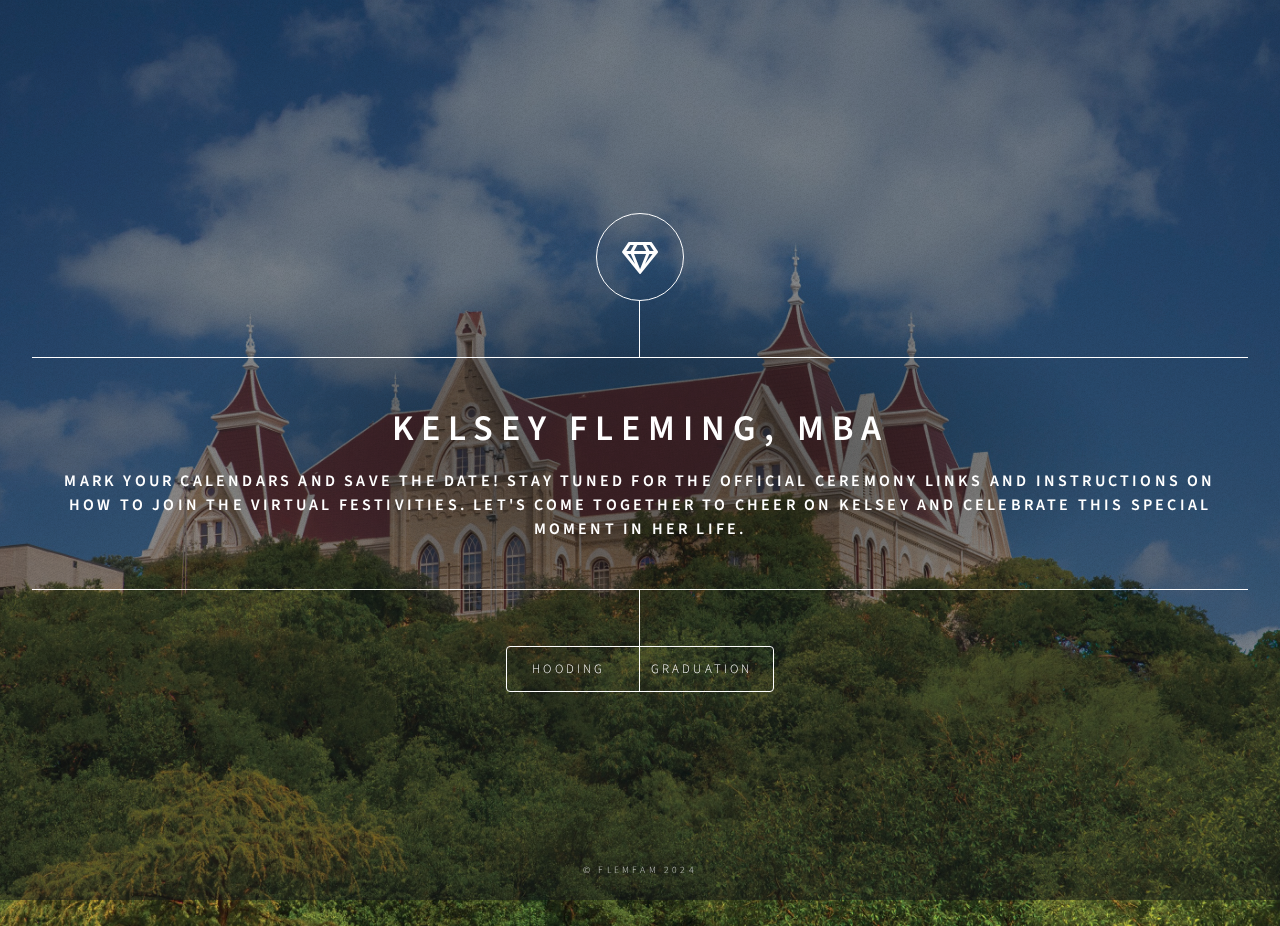
==== index.html @ 6d601588 "Update index.html" ====
<!DOCTYPE HTML>

<html>
	<head>
		<title>Kelsey Fleming, MBA</title>
		<meta charset="utf-8" />
		<meta name="viewport" content="width=device-width, initial-scale=1, user-scalable=no" />
		<link rel="stylesheet" href="assets/css/main.css" />
		<noscript><link rel="stylesheet" href="assets/css/noscript.css" /></noscript>
	</head>

	.fa-gem,
	.fa-graduation-cap {
    font-size: 24px; /* Adjust the font size as needed */
	}

	<body class="is-preload">

		<!-- Wrapper -->
			<div id="wrapper">

				<!-- Header -->
					<header id="header">
						<div class="logo">
							<span class="icon fa-gem"></span>
							<!-- <i class="fa fa-graduation-cap" aria-hidden="true"></i> -->
						</div>
						<div class="content">
							<div class="inner">
								<h1>Kelsey Fleming, MBA</h1>
								<h3>Mark your calendars and save the date! Stay tuned for the official ceremony links and instructions 
									on how to join the virtual festivities. Let's come together to cheer on Kelsey and celebrate 
									this special moment in her life.</h3>
							</div>
						</div>
						<nav>
							<ul>
								<li><a href="#hood">Hooding</a></li>
								<li><a href="#grad">Graduation</a></li>
							</ul>
						</nav>
					</header>

				<!-- Main -->
					<div id="main">

						<!-- Intro -->
							<article id="hood">
								<h2 class="major">Hooding Ceremony</h2>
								<span class="image main"><img src="images/pic01.jpg" alt="" /></span>

								<p> <b>Date:</b> Thursday, May 9th, 2024<br>
									<b>Time:</b> 6:00 PM<br>
									<b>Location:</b> LBJ Student Center at Texas State University<br>
									<a href="https://maps.app.goo.gl/xyLgw66ZJfrM7o4P8"><b>Google Maps</b></a>
									<br><br>
									As the date approaches for Kelsey's master's graduation, anticipation builds for the college hooding ceremony. 
									All guests have been warmly invited to join in celebrating Kelsey's achievement on Thursday, May 9th 6pm at Texas 
									State University’s LBJ Student Center. The ceremony will be a gathering place for friends, family, and mentors alike.</p>

							</article>

						<!-- Work -->
							<article id="grad">
								<h2 class="major">Graduation Ceremony</h2>
								<span class="image main"><img src="images/pic02.jpg" alt="" /></span>

								<p> <b>Date:</b> Saturday, May 11th, 2024<br>
									<b>Time:</b> 2:00 PM<br>
									<b>Location:</b> Strahan Arena at the University Events Center, Texas State University<br>
									<a href="https://maps.app.goo.gl/4YcmqJCeCBPSD2wJ7"><b>Google Maps</b></a>
									<br><br>
									Join us in celebrating a momentous occasion as Kelsey walks the stage to receive her master's degree! We're thrilled 
									to invite you to witness this special milestone in Kelsey's academic journey. However, please note that due to limited 
									seating, tickets are required for entry. To ensure your attendance, please connect with Kelsey or Shane as soon as possible 
									to secure your ticket. Let's celebrate Kelsey's achievement together!
								</p>

							</article>

					</div>

				<!-- Footer -->
					<footer id="footer">
						<p class="copyright">&copy; FlemFam 2024</p>
					</footer>

			</div>

		<!-- BG -->
			<div id="bg"></div>

		<!-- Scripts -->
			<script src="assets/js/jquery.min.js"></script>
			<script src="assets/js/browser.min.js"></script>
			<script src="assets/js/breakpoints.min.js"></script>
			<script src="assets/js/util.js"></script>
			<script src="assets/js/main.js"></script>

	</body>
</html>
---- assets/css/main.css ----
@import url(fontawesome-all.min.css);
@import url("https://fonts.googleapis.com/css?family=Source+Sans+Pro:300italic,600italic,300,600");

/*
	Dimension by HTML5 UP
	html5up.net | @ajlkn
	Free for personal and commercial use under the CCA 3.0 license (html5up.net/license)
*/

html, body, div, span, applet, object,
iframe, h1, h2, h3, h4, h5, h6, p, blockquote,
pre, a, abbr, acronym, address, big, cite,
code, del, dfn, em, img, ins, kbd, q, s, samp,
small, strike, strong, sub, sup, tt, var, b,
u, i, center, dl, dt, dd, ol, ul, li, fieldset,
form, label, legend, table, caption, tbody,
tfoot, thead, tr, th, td, article, aside,
canvas, details, embed, figure, figcaption,
footer, header, hgroup, menu, nav, output, ruby,
section, summary, time, mark, audio, video {
	margin: 0;
	padding: 0;
	border: 0;
	font-size: 100%;
	font: inherit;
	vertical-align: baseline;}

article, aside, details, figcaption, figure,
footer, header, hgroup, menu, nav, section {
	display: block;}

body {
	line-height: 1;
}

ol, ul {
	list-style: none;
}

blockquote, q {
	quotes: none;
}

	blockquote:before, blockquote:after, q:before, q:after {
		content: '';
		content: none;
	}

table {
	border-collapse: collapse;
	border-spacing: 0;
}

body {
	-webkit-text-size-adjust: none;
}

mark {
	background-color: transparent;
	color: inherit;
}

input::-moz-focus-inner {
	border: 0;
	padding: 0;
}

input, select, textarea {
	-moz-appearance: none;
	-webkit-appearance: none;
	-ms-appearance: none;
	appearance: none;
}

/* Basic */

	@-ms-viewport {
		width: device-width;
	}

	@media screen and (max-width: 480px) {

		html, body {
			min-width: 320px;
		}

	}

	html {
		box-sizing: border-box;
	}

	*, *:before, *:after {
		box-sizing: inherit;
	}

	body {
		background: #1b1f22;
	}

		body.is-preload *, body.is-preload *:before, body.is-preload *:after {
			-moz-animation: none !important;
			-webkit-animation: none !important;
			-ms-animation: none !important;
			animation: none !important;
			-moz-transition: none !important;
			-webkit-transition: none !important;
			-ms-transition: none !important;
			transition: none !important;
		}

/* Type */

	html {
		font-size: 16pt;
	}

		@media screen and (max-width: 1680px) {

			html {
				font-size: 12pt;
			}

		}

		@media screen and (max-width: 736px) {

			html {
				font-size: 11pt;
			}

		}

		@media screen and (max-width: 360px) {

			html {
				font-size: 10pt;
			}

		}

	body, input, select, textarea {
		color: #ffffff;
		font-family: "Source Sans Pro", sans-serif;
		font-weight: 300;
		font-size: 1rem;
		line-height: 1.65;
	}

	a {
		-moz-transition: color 0.2s ease-in-out, background-color 0.2s ease-in-out, border-bottom-color 0.2s ease-in-out;
		-webkit-transition: color 0.2s ease-in-out, background-color 0.2s ease-in-out, border-bottom-color 0.2s ease-in-out;
		-ms-transition: color 0.2s ease-in-out, background-color 0.2s ease-in-out, border-bottom-color 0.2s ease-in-out;
		transition: color 0.2s ease-in-out, background-color 0.2s ease-in-out, border-bottom-color 0.2s ease-in-out;
		border-bottom: dotted 1px rgba(255, 255, 255, 0.5);
		text-decoration: none;
		color: inherit;
	}

		a:hover {
			border-bottom-color: transparent;
		}

	strong, b {
		color: #ffffff;
		font-weight: 600;
	}

	em, i {
		font-style: italic;
	}

	p {
		margin: 0 0 2rem 0;
	}

	h1, h2, h3, h4, h5, h6 {
		color: #ffffff;
		font-weight: 600;
		line-height: 1.5;
		margin: 0 0 1rem 0;
		text-transform: uppercase;
		letter-spacing: 0.2rem;
	}

		h1 a, h2 a, h3 a, h4 a, h5 a, h6 a {
			color: inherit;
			text-decoration: none;
		}

		h1.major, h2.major, h3.major, h4.major, h5.major, h6.major {
			border-bottom: solid 1px #ffffff;
			width: -moz-max-content;
			width: -webkit-max-content;
			width: -ms-max-content;
			width: max-content;
			padding-bottom: 0.5rem;
			margin: 0 0 2rem 0;
		}

	h1 {
		font-size: 2.25rem;
		line-height: 1.3;
		letter-spacing: 0.5rem;
	}

	h2 {
		font-size: 1.5rem;
		line-height: 1.4;
		letter-spacing: 0.5rem;
	}

	h3 {
		font-size: 1rem;
	}

	h4 {
		font-size: 0.8rem;
	}

	h5 {
		font-size: 0.7rem;
	}

	h6 {
		font-size: 0.6rem;
	}

	@media screen and (max-width: 736px) {

		h1 {
			font-size: 1.75rem;
			line-height: 1.4;
		}

		h2 {
			font-size: 1.25em;
			line-height: 1.5;
		}

	}

	sub {
		font-size: 0.8rem;
		position: relative;
		top: 0.5rem;
	}

	sup {
		font-size: 0.8rem;
		position: relative;
		top: -0.5rem;
	}

	blockquote {
		border-left: solid 4px #ffffff;
		font-style: italic;
		margin: 0 0 2rem 0;
		padding: 0.5rem 0 0.5rem 2rem;
	}

	code {
		background: rgba(255, 255, 255, 0.075);
		border-radius: 4px;
		font-family: "Courier New", monospace;
		font-size: 0.9rem;
		margin: 0 0.25rem;
		padding: 0.25rem 0.65rem;
	}

	pre {
		-webkit-overflow-scrolling: touch;
		font-family: "Courier New", monospace;
		font-size: 0.9rem;
		margin: 0 0 2rem 0;
	}

		pre code {
			display: block;
			line-height: 1.75;
			padding: 1rem 1.5rem;
			overflow-x: auto;
		}

	hr {
		border: 0;
		border-bottom: solid 1px #ffffff;
		margin: 2.75rem 0;
	}

	.align-left {
		text-align: left;
	}

	.align-center {
		text-align: center;
	}

	.align-right {
		text-align: right;
	}

/* Form */

	form {
		margin: 0 0 2rem 0;
	}

		form > :last-child {
			margin-bottom: 0;
		}

		form > .fields {
			display: -moz-flex;
			display: -webkit-flex;
			display: -ms-flex;
			display: flex;
			-moz-flex-wrap: wrap;
			-webkit-flex-wrap: wrap;
			-ms-flex-wrap: wrap;
			flex-wrap: wrap;
			width: calc(100% + 3rem);
			margin: -1.5rem 0 2rem -1.5rem;
		}

			form > .fields > .field {
				-moz-flex-grow: 0;
				-webkit-flex-grow: 0;
				-ms-flex-grow: 0;
				flex-grow: 0;
				-moz-flex-shrink: 0;
				-webkit-flex-shrink: 0;
				-ms-flex-shrink: 0;
				flex-shrink: 0;
				padding: 1.5rem 0 0 1.5rem;
				width: calc(100% - 1.5rem);
			}

				form > .fields > .field.half {
					width: calc(50% - 0.75rem);
				}

				form > .fields > .field.third {
					width: calc(100%/3 - 0.5rem);
				}

				form > .fields > .field.quarter {
					width: calc(25% - 0.375rem);
				}

		@media screen and (max-width: 480px) {

			form > .fields {
				width: calc(100% + 3rem);
				margin: -1.5rem 0 2rem -1.5rem;
			}

				form > .fields > .field {
					padding: 1.5rem 0 0 1.5rem;
					width: calc(100% - 1.5rem);
				}

					form > .fields > .field.half {
						width: calc(100% - 1.5rem);
					}

					form > .fields > .field.third {
						width: calc(100% - 1.5rem);
					}

					form > .fields > .field.quarter {
						width: calc(100% - 1.5rem);
					}

		}

	label {
		color: #ffffff;
		display: block;
		font-size: 0.8rem;
		font-weight: 300;
		letter-spacing: 0.2rem;
		line-height: 1.5;
		margin: 0 0 1rem 0;
		text-transform: uppercase;
	}

	input[type="text"],
	input[type="password"],
	input[type="email"],
	input[type="tel"],
	select,
	textarea {
		-moz-appearance: none;
		-webkit-appearance: none;
		-ms-appearance: none;
		appearance: none;
		-moz-transition: border-color 0.2s ease-in-out, box-shadow 0.2s ease-in-out, background-color 0.2s ease-in-out;
		-webkit-transition: border-color 0.2s ease-in-out, box-shadow 0.2s ease-in-out, background-color 0.2s ease-in-out;
		-ms-transition: border-color 0.2s ease-in-out, box-shadow 0.2s ease-in-out, background-color 0.2s ease-in-out;
		transition: border-color 0.2s ease-in-out, box-shadow 0.2s ease-in-out, background-color 0.2s ease-in-out;
		background-color: transparent;
		border-radius: 4px;
		border: solid 1px #ffffff;
		color: inherit;
		display: block;
		outline: 0;
		padding: 0 1rem;
		text-decoration: none;
		width: 100%;
	}

		input[type="text"]:invalid,
		input[type="password"]:invalid,
		input[type="email"]:invalid,
		input[type="tel"]:invalid,
		select:invalid,
		textarea:invalid {
			box-shadow: none;
		}

		input[type="text"]:focus,
		input[type="password"]:focus,
		input[type="email"]:focus,
		input[type="tel"]:focus,
		select:focus,
		textarea:focus {
			background: rgba(255, 255, 255, 0.075);
			border-color: #ffffff;
			box-shadow: 0 0 0 1px #ffffff;
		}

	select {
		background-image: url("data:image/svg+xml;charset=utf8,%3Csvg xmlns='http://www.w3.org/2000/svg' width='40' height='40' preserveAspectRatio='none' viewBox='0 0 40 40'%3E%3Cpath d='M9.4,12.3l10.4,10.4l10.4-10.4c0.2-0.2,0.5-0.4,0.9-0.4c0.3,0,0.6,0.1,0.9,0.4l3.3,3.3c0.2,0.2,0.4,0.5,0.4,0.9 c0,0.4-0.1,0.6-0.4,0.9L20.7,31.9c-0.2,0.2-0.5,0.4-0.9,0.4c-0.3,0-0.6-0.1-0.9-0.4L4.3,17.3c-0.2-0.2-0.4-0.5-0.4-0.9 c0-0.4,0.1-0.6,0.4-0.9l3.3-3.3c0.2-0.2,0.5-0.4,0.9-0.4S9.1,12.1,9.4,12.3z' fill='%23ffffff' /%3E%3C/svg%3E");
		background-size: 1.25rem;
		background-repeat: no-repeat;
		background-position: calc(100% - 1rem) center;
		height: 2.75rem;
		padding-right: 2.75rem;
		text-overflow: ellipsis;
	}

		select option {
			color: #ffffff;
			background: #1b1f22;
		}

		select:focus::-ms-value {
			background-color: transparent;
		}

		select::-ms-expand {
			display: none;
		}

	input[type="text"],
	input[type="password"],
	input[type="email"],
	select {
		height: 2.75rem;
	}

	textarea {
		padding: 0.75rem 1rem;
	}

	input[type="checkbox"],
	input[type="radio"] {
		-moz-appearance: none;
		-webkit-appearance: none;
		-ms-appearance: none;
		appearance: none;
		display: block;
		float: left;
		margin-right: -2rem;
		opacity: 0;
		width: 1rem;
		z-index: -1;
	}

		input[type="checkbox"] + label,
		input[type="radio"] + label {
			text-decoration: none;
			-moz-user-select: none;
			-webkit-user-select: none;
			-ms-user-select: none;
			user-select: none;
			color: #ffffff;
			cursor: pointer;
			display: inline-block;
			font-size: 0.8rem;
			font-weight: 300;
			margin: 0 0 0.5rem 0;
			padding-left: 2.65rem;
			padding-right: 0.75rem;
			position: relative;
		}

			input[type="checkbox"] + label:before,
			input[type="radio"] + label:before {
				-moz-osx-font-smoothing: grayscale;
				-webkit-font-smoothing: antialiased;
				display: inline-block;
				font-style: normal;
				font-variant: normal;
				text-rendering: auto;
				line-height: 1;
				text-transform: none !important;
				font-family: 'Font Awesome 5 Free';
				font-weight: 900;
			}

			input[type="checkbox"] + label:before,
			input[type="radio"] + label:before {
				-moz-transition: border-color 0.2s ease-in-out, box-shadow 0.2s ease-in-out, background-color 0.2s ease-in-out;
				-webkit-transition: border-color 0.2s ease-in-out, box-shadow 0.2s ease-in-out, background-color 0.2s ease-in-out;
				-ms-transition: border-color 0.2s ease-in-out, box-shadow 0.2s ease-in-out, background-color 0.2s ease-in-out;
				transition: border-color 0.2s ease-in-out, box-shadow 0.2s ease-in-out, background-color 0.2s ease-in-out;
				border-radius: 4px;
				border: solid 1px #ffffff;
				content: '';
				display: inline-block;
				height: 1.65rem;
				left: 0;
				line-height: 1.65rem;
				position: absolute;
				text-align: center;
				top: -0.15rem;
				width: 1.65rem;
			}

		input[type="checkbox"]:checked + label:before,
		input[type="radio"]:checked + label:before {
			background: #ffffff !important;
			border-color: #ffffff !important;
			color: #1b1f22;
			content: '\f00c';
		}

		input[type="checkbox"]:focus + label:before,
		input[type="radio"]:focus + label:before {
			background: rgba(255, 255, 255, 0.075);
			border-color: #ffffff;
			box-shadow: 0 0 0 1px #ffffff;
		}

	input[type="checkbox"] + label:before {
		border-radius: 4px;
	}

	input[type="radio"] + label:before {
		border-radius: 100%;
	}

	::-webkit-input-placeholder {
		color: rgba(255, 255, 255, 0.5) !important;
		opacity: 1.0;
	}

	:-moz-placeholder {
		color: rgba(255, 255, 255, 0.5) !important;
		opacity: 1.0;
	}

	::-moz-placeholder {
		color: rgba(255, 255, 255, 0.5) !important;
		opacity: 1.0;
	}

	:-ms-input-placeholder {
		color: rgba(255, 255, 255, 0.5) !important;
		opacity: 1.0;
	}

	.formerize-placeholder {
		color: rgba(255, 255, 255, 0.5) !important;
		opacity: 1.0;
	}

/* Box */

	.box {
		border-radius: 4px;
		border: solid 1px #ffffff;
		margin-bottom: 2rem;
		padding: 1.5em;
	}

		.box > :last-child,
		.box > :last-child > :last-child,
		.box > :last-child > :last-child > :last-child {
			margin-bottom: 0;
		}

		.box.alt {
			border: 0;
			border-radius: 0;
			padding: 0;
		}

/* Icon */

	.icon {
		text-decoration: none;
		border-bottom: none;
		position: relative;
	}

		.icon:before {
			-moz-osx-font-smoothing: grayscale;
			-webkit-font-smoothing: antialiased;
			display: inline-block;
			font-style: normal;
			font-variant: normal;
			text-rendering: auto;
			line-height: 1;
			text-transform: none !important;
			font-family: 'Font Awesome 5 Free';
			font-weight: 400;
		}

		.icon > .label {
			display: none;
		}

		.icon:before {
			line-height: inherit;
		}

		.icon.solid:before {
			font-weight: 900;
		}

		.icon.brands:before {
			font-family: 'Font Awesome 5 Brands';
		}

/* Image */

	.image {
		border-radius: 4px;
		border: 0;
		display: inline-block;
		position: relative;
	}

		.image:before {
			pointer-events: none;
			background-image: url("../../images/overlay.png");
			background-color: rgba(19, 21, 25, 0.5);
			border-radius: 4px;
			content: '';
			display: block;
			height: 100%;
			left: 0;
			opacity: 0.5;
			position: absolute;
			top: 0;
			width: 100%;
		}

		.image img {
			border-radius: 4px;
			display: block;
		}

		.image.left, .image.right {
			max-width: 40%;
		}

			.image.left img, .image.right img {
				width: 100%;
			}

		.image.left {
			float: left;
			padding: 0 1.5em 1em 0;
			top: 0.25em;
		}

		.image.right {
			float: right;
			padding: 0 0 1em 1.5em;
			top: 0.25em;
		}

		.image.fit {
			display: block;
			margin: 0 0 2rem 0;
			width: 100%;
		}

			.image.fit img {
				width: 100%;
			}

		.image.main {
			display: block;
			margin: 2.5rem 0;
			width: 100%;
		}

			.image.main img {
				width: 100%;
			}

		@media screen and (max-width: 736px) {

			.image.main {
				margin: 2rem 0;
			}

		}

		@media screen and (max-width: 480px) {

			.image.main {
				margin: 1.5rem 0;
			}

		}

/* List */

	ol {
		list-style: decimal;
		margin: 0 0 2rem 0;
		padding-left: 1.25em;
	}

		ol li {
			padding-left: 0.25em;
		}

	ul {
		list-style: disc;
		margin: 0 0 2rem 0;
		padding-left: 1em;
	}

		ul li {
			padding-left: 0.5em;
		}

		ul.alt {
			list-style: none;
			padding-left: 0;
		}

			ul.alt li {
				border-top: solid 1px #ffffff;
				padding: 0.5em 0;
			}

				ul.alt li:first-child {
					border-top: 0;
					padding-top: 0;
				}

	dl {
		margin: 0 0 2rem 0;
	}

		dl dt {
			display: block;
			font-weight: 600;
			margin: 0 0 1rem 0;
		}

		dl dd {
			margin-left: 2rem;
		}

/* Actions */

	ul.actions {
		display: -moz-flex;
		display: -webkit-flex;
		display: -ms-flex;
		display: flex;
		cursor: default;
		list-style: none;
		margin-left: -1rem;
		padding-left: 0;
	}

		ul.actions li {
			padding: 0 0 0 1rem;
			vertical-align: middle;
		}

		ul.actions.special {
			-moz-justify-content: center;
			-webkit-justify-content: center;
			-ms-justify-content: center;
			justify-content: center;
			width: 100%;
			margin-left: 0;
		}

			ul.actions.special li:first-child {
				padding-left: 0;
			}

		ul.actions.stacked {
			-moz-flex-direction: column;
			-webkit-flex-direction: column;
			-ms-flex-direction: column;
			flex-direction: column;
			margin-left: 0;
		}

			ul.actions.stacked li {
				padding: 1.3rem 0 0 0;
			}

				ul.actions.stacked li:first-child {
					padding-top: 0;
				}

		ul.actions.fit {
			width: calc(100% + 1rem);
		}

			ul.actions.fit li {
				-moz-flex-grow: 1;
				-webkit-flex-grow: 1;
				-ms-flex-grow: 1;
				flex-grow: 1;
				-moz-flex-shrink: 1;
				-webkit-flex-shrink: 1;
				-ms-flex-shrink: 1;
				flex-shrink: 1;
				width: 100%;
			}

				ul.actions.fit li > * {
					width: 100%;
				}

			ul.actions.fit.stacked {
				width: 100%;
			}

		@media screen and (max-width: 480px) {

			ul.actions:not(.fixed) {
				-moz-flex-direction: column;
				-webkit-flex-direction: column;
				-ms-flex-direction: column;
				flex-direction: column;
				margin-left: 0;
				width: 100% !important;
			}

				ul.actions:not(.fixed) li {
					-moz-flex-grow: 1;
					-webkit-flex-grow: 1;
					-ms-flex-grow: 1;
					flex-grow: 1;
					-moz-flex-shrink: 1;
					-webkit-flex-shrink: 1;
					-ms-flex-shrink: 1;
					flex-shrink: 1;
					padding: 1rem 0 0 0;
					text-align: center;
					width: 100%;
				}

					ul.actions:not(.fixed) li > * {
						width: 100%;
					}

					ul.actions:not(.fixed) li:first-child {
						padding-top: 0;
					}

					ul.actions:not(.fixed) li input[type="submit"],
					ul.actions:not(.fixed) li input[type="reset"],
					ul.actions:not(.fixed) li input[type="button"],
					ul.actions:not(.fixed) li button,
					ul.actions:not(.fixed) li .button {
						width: 100%;
					}

						ul.actions:not(.fixed) li input[type="submit"].icon:before,
						ul.actions:not(.fixed) li input[type="reset"].icon:before,
						ul.actions:not(.fixed) li input[type="button"].icon:before,
						ul.actions:not(.fixed) li button.icon:before,
						ul.actions:not(.fixed) li .button.icon:before {
							margin-left: -0.5em;
						}

		}

/* Icons */

	ul.icons {
		cursor: default;
		list-style: none;
		padding-left: 0;
	}

		ul.icons li {
			display: inline-block;
			padding: 0 0.75em 0 0;
		}

			ul.icons li:last-child {
				padding-right: 0;
			}

			ul.icons li a {
				border-radius: 100%;
				box-shadow: inset 0 0 0 1px #ffffff;
				display: inline-block;
				height: 2.25rem;
				line-height: 2.25rem;
				text-align: center;
				width: 2.25rem;
			}

				ul.icons li a:hover {
					background-color: rgba(255, 255, 255, 0.075);
				}

				ul.icons li a:active {
					background-color: rgba(255, 255, 255, 0.175);
				}

/* Table */

	.table-wrapper {
		-webkit-overflow-scrolling: touch;
		overflow-x: auto;
	}

	table {
		margin: 0 0 2rem 0;
		width: 100%;
	}

		table tbody tr {
			border: solid 1px #ffffff;
			border-left: 0;
			border-right: 0;
		}

			table tbody tr:nth-child(2n + 1) {
				background-color: rgba(255, 255, 255, 0.075);
			}

		table td {
			padding: 0.75em 0.75em;
		}

		table th {
			color: #ffffff;
			font-size: 0.9em;
			font-weight: 600;
			padding: 0 0.75em 0.75em 0.75em;
			text-align: left;
		}

		table thead {
			border-bottom: solid 2px #ffffff;
		}

		table tfoot {
			border-top: solid 2px #ffffff;
		}

		table.alt {
			border-collapse: separate;
		}

			table.alt tbody tr td {
				border: solid 1px #ffffff;
				border-left-width: 0;
				border-top-width: 0;
			}

				table.alt tbody tr td:first-child {
					border-left-width: 1px;
				}

			table.alt tbody tr:first-child td {
				border-top-width: 1px;
			}

			table.alt thead {
				border-bottom: 0;
			}

			table.alt tfoot {
				border-top: 0;
			}

/* Button */

	input[type="submit"],
	input[type="reset"],
	input[type="button"],
	button,
	.button {
		-moz-appearance: none;
		-webkit-appearance: none;
		-ms-appearance: none;
		appearance: none;
		-moz-transition: background-color 0.2s ease-in-out, color 0.2s ease-in-out;
		-webkit-transition: background-color 0.2s ease-in-out, color 0.2s ease-in-out;
		-ms-transition: background-color 0.2s ease-in-out, color 0.2s ease-in-out;
		transition: background-color 0.2s ease-in-out, color 0.2s ease-in-out;
		background-color: transparent;
		border-radius: 4px;
		border: 0;
		box-shadow: inset 0 0 0 1px #ffffff;
		color: #ffffff !important;
		cursor: pointer;
		display: inline-block;
		font-size: 0.8rem;
		font-weight: 300;
		height: 2.75rem;
		letter-spacing: 0.2rem;
		line-height: 2.75rem;
		outline: 0;
		padding: 0 1.25rem 0 1.35rem;
		text-align: center;
		text-decoration: none;
		text-transform: uppercase;
		white-space: nowrap;
	}

		input[type="submit"]:hover,
		input[type="reset"]:hover,
		input[type="button"]:hover,
		button:hover,
		.button:hover {
			background-color: rgba(255, 255, 255, 0.075);
		}

		input[type="submit"]:active,
		input[type="reset"]:active,
		input[type="button"]:active,
		button:active,
		.button:active {
			background-color: rgba(255, 255, 255, 0.175);
		}

		input[type="submit"].icon:before,
		input[type="reset"].icon:before,
		input[type="button"].icon:before,
		button.icon:before,
		.button.icon:before {
			margin-right: 0.5em;
		}

		input[type="submit"].fit,
		input[type="reset"].fit,
		input[type="button"].fit,
		button.fit,
		.button.fit {
			width: 100%;
		}

		input[type="submit"].small,
		input[type="reset"].small,
		input[type="button"].small,
		button.small,
		.button.small {
			font-size: 0.6rem;
			height: 2.0625rem;
			line-height: 2.0625rem;
		}

		input[type="submit"].primary,
		input[type="reset"].primary,
		input[type="button"].primary,
		button.primary,
		.button.primary {
			background-color: #ffffff;
			color: #1b1f22 !important;
			font-weight: 600;
		}

		input[type="submit"].disabled, input[type="submit"]:disabled,
		input[type="reset"].disabled,
		input[type="reset"]:disabled,
		input[type="button"].disabled,
		input[type="button"]:disabled,
		button.disabled,
		button:disabled,
		.button.disabled,
		.button:disabled {
			pointer-events: none;
			cursor: default;
			opacity: 0.25;
		}

	input[type="submit"],
	input[type="reset"],
	input[type="button"],
	button {
		line-height: calc(2.75rem - 2px);
	}

/* BG */

	#bg {
		-moz-transform: scale(1.0);
		-webkit-transform: scale(1.0);
		-ms-transform: scale(1.0);
		transform: scale(1.0);
		-webkit-backface-visibility: hidden;
		position: fixed;
		top: 0;
		left: 0;
		width: 100%;
		height: 100vh;
		z-index: 1;
	}

		#bg:before, #bg:after {
			content: '';
			display: block;
			position: absolute;
			top: 0;
			left: 0;
			width: 100%;
			height: 100%;
		}

		#bg:before {
			-moz-transition: background-color 2.5s ease-in-out;
			-webkit-transition: background-color 2.5s ease-in-out;
			-ms-transition: background-color 2.5s ease-in-out;
			transition: background-color 2.5s ease-in-out;
			-moz-transition-delay: 0.75s;
			-webkit-transition-delay: 0.75s;
			-ms-transition-delay: 0.75s;
			transition-delay: 0.75s;
			background-image: linear-gradient(to top, rgba(19, 21, 25, 0.5), rgba(19, 21, 25, 0.5)), url("../../images/overlay.png");
			background-size: auto, 256px 256px;
			background-position: center, center;
			background-repeat: no-repeat, repeat;
			z-index: 2;
		}

		#bg:after {
			-moz-transform: scale(1.125);
			-webkit-transform: scale(1.125);
			-ms-transform: scale(1.125);
			transform: scale(1.125);
			-moz-transition: -moz-transform 0.325s ease-in-out, -moz-filter 0.325s ease-in-out;
			-webkit-transition: -webkit-transform 0.325s ease-in-out, -webkit-filter 0.325s ease-in-out;
			-ms-transition: -ms-transform 0.325s ease-in-out, -ms-filter 0.325s ease-in-out;
			transition: transform 0.325s ease-in-out, filter 0.325s ease-in-out;
			background-image: url("../../images/bg.jpg");
			background-position: center;
			background-size: cover;
			background-repeat: no-repeat;
			z-index: 1;
		}

		body.is-article-visible #bg:after {
			-moz-transform: scale(1.0825);
			-webkit-transform: scale(1.0825);
			-ms-transform: scale(1.0825);
			transform: scale(1.0825);
			-moz-filter: blur(0.2rem);
			-webkit-filter: blur(0.2rem);
			-ms-filter: blur(0.2rem);
			filter: blur(0.2rem);
		}

		body.is-preload #bg:before {
			background-color: #000000;
		}

/* Wrapper */

	#wrapper {
		display: -moz-flex;
		display: -webkit-flex;
		display: -ms-flex;
		display: flex;
		-moz-flex-direction: column;
		-webkit-flex-direction: column;
		-ms-flex-direction: column;
		flex-direction: column;
		-moz-align-items: center;
		-webkit-align-items: center;
		-ms-align-items: center;
		align-items: center;
		-moz-justify-content: space-between;
		-webkit-justify-content: space-between;
		-ms-justify-content: space-between;
		justify-content: space-between;
		position: relative;
		min-height: 100vh;
		width: 100%;
		padding: 4rem 2rem;
		z-index: 3;
	}

		#wrapper:before {
			content: '';
			display: block;
		}

		@media screen and (max-width: 1680px) {

			#wrapper {
				padding: 3rem 2rem;
			}

		}

		@media screen and (max-width: 736px) {

			#wrapper {
				padding: 2rem 1rem;
			}

		}

		@media screen and (max-width: 480px) {

			#wrapper {
				padding: 1rem;
			}

		}

/* Header */

	#header {
		display: -moz-flex;
		display: -webkit-flex;
		display: -ms-flex;
		display: flex;
		-moz-flex-direction: column;
		-webkit-flex-direction: column;
		-ms-flex-direction: column;
		flex-direction: column;
		-moz-align-items: center;
		-webkit-align-items: center;
		-ms-align-items: center;
		align-items: center;
		-moz-transition: -moz-transform 0.325s ease-in-out, -moz-filter 0.325s ease-in-out, opacity 0.325s ease-in-out;
		-webkit-transition: -webkit-transform 0.325s ease-in-out, -webkit-filter 0.325s ease-in-out, opacity 0.325s ease-in-out;
		-ms-transition: -ms-transform 0.325s ease-in-out, -ms-filter 0.325s ease-in-out, opacity 0.325s ease-in-out;
		transition: transform 0.325s ease-in-out, filter 0.325s ease-in-out, opacity 0.325s ease-in-out;
		background-image: -moz-radial-gradient(rgba(0, 0, 0, 0.25) 25%, rgba(0, 0, 0, 0) 55%);
		background-image: -webkit-radial-gradient(rgba(0, 0, 0, 0.25) 25%, rgba(0, 0, 0, 0) 55%);
		background-image: -ms-radial-gradient(rgba(0, 0, 0, 0.25) 25%, rgba(0, 0, 0, 0) 55%);
		background-image: radial-gradient(rgba(0, 0, 0, 0.25) 25%, rgba(0, 0, 0, 0) 55%);
		max-width: 100%;
		text-align: center;
	}

		#header > * {
			-moz-transition: opacity 0.325s ease-in-out;
			-webkit-transition: opacity 0.325s ease-in-out;
			-ms-transition: opacity 0.325s ease-in-out;
			transition: opacity 0.325s ease-in-out;
			position: relative;
			margin-top: 3.5rem;
		}

			#header > *:before {
				content: '';
				display: block;
				position: absolute;
				top: calc(-3.5rem - 1px);
				left: calc(50% - 1px);
				width: 1px;
				height: calc(3.5rem + 1px);
				background: #ffffff;
			}

		#header > :first-child {
			margin-top: 0;
		}

			#header > :first-child:before {
				display: none;
			}

		#header .logo {
			width: 5.5rem;
			height: 5.5rem;
			line-height: 5.5rem;
			border: solid 1px #ffffff;
			border-radius: 100%;
		}

			#header .logo .icon:before {
				font-size: 2rem;
			}

		#header .content {
			border-style: solid;
			border-color: #ffffff;
			border-top-width: 1px;
			border-bottom-width: 1px;
			max-width: 100%;
		}

			#header .content .inner {
				-moz-transition: max-height 0.75s ease, padding 0.75s ease, opacity 0.325s ease-in-out;
				-webkit-transition: max-height 0.75s ease, padding 0.75s ease, opacity 0.325s ease-in-out;
				-ms-transition: max-height 0.75s ease, padding 0.75s ease, opacity 0.325s ease-in-out;
				transition: max-height 0.75s ease, padding 0.75s ease, opacity 0.325s ease-in-out;
				-moz-transition-delay: 0.25s;
				-webkit-transition-delay: 0.25s;
				-ms-transition-delay: 0.25s;
				transition-delay: 0.25s;
				padding: 3rem 2rem;
				max-height: 40rem;
				overflow: hidden;
			}

				#header .content .inner > :last-child {
					margin-bottom: 0;
				}

			#header .content p {
				text-transform: uppercase;
				letter-spacing: 0.2rem;
				font-size: 0.8rem;
				line-height: 2;
			}

		#header nav ul {
			display: -moz-flex;
			display: -webkit-flex;
			display: -ms-flex;
			display: flex;
			margin-bottom: 0;
			list-style: none;
			padding-left: 0;
			border: solid 1px #ffffff;
			border-radius: 4px;
		}

			#header nav ul li {
				padding-left: 0;
				border-left: solid 1px #ffffff;
			}

				#header nav ul li:first-child {
					border-left: 0;
				}

				#header nav ul li a {
					display: block;
					min-width: 7.5rem;
					height: 2.75rem;
					line-height: 2.75rem;
					padding: 0 1.25rem 0 1.45rem;
					text-transform: uppercase;
					letter-spacing: 0.2rem;
					font-size: 0.8rem;
					border-bottom: 0;
				}

					#header nav ul li a:hover {
						background-color: rgba(255, 255, 255, 0.075);
					}

					#header nav ul li a:active {
						background-color: rgba(255, 255, 255, 0.175);
					}

		#header nav.use-middle:after {
			content: '';
			display: block;
			position: absolute;
			top: 0;
			left: calc(50% - 1px);
			width: 1px;
			height: 100%;
			background: #ffffff;
		}

		#header nav.use-middle ul li.is-middle {
			border-left: 0;
		}

		body.is-article-visible #header {
			-moz-transform: scale(0.95);
			-webkit-transform: scale(0.95);
			-ms-transform: scale(0.95);
			transform: scale(0.95);
			-moz-filter: blur(0.1rem);
			-webkit-filter: blur(0.1rem);
			-ms-filter: blur(0.1rem);
			filter: blur(0.1rem);
			opacity: 0;
		}

		body.is-preload #header {
			-moz-filter: blur(0.125rem);
			-webkit-filter: blur(0.125rem);
			-ms-filter: blur(0.125rem);
			filter: blur(0.125rem);
		}

			body.is-preload #header > * {
				opacity: 0;
			}

			body.is-preload #header .content .inner {
				max-height: 0;
				padding-top: 0;
				padding-bottom: 0;
				opacity: 0;
			}

		@media screen and (max-width: 980px) {

			#header .content p br {
				display: none;
			}

		}

		@media screen and (max-width: 736px) {

			#header > * {
				margin-top: 2rem;
			}

				#header > *:before {
					top: calc(-2rem - 1px);
					height: calc(2rem + 1px);
				}

			#header .logo {
				width: 4.75rem;
				height: 4.75rem;
				line-height: 4.75rem;
			}

				#header .logo .icon:before {
					font-size: 1.75rem;
				}

			#header .content .inner {
				padding: 2.5rem 1rem;
			}

			#header .content p {
				line-height: 1.875;
			}

		}

		@media screen and (max-width: 480px) {

			#header {
				padding: 1.5rem 0;
			}

				#header .content .inner {
					padding: 2.5rem 0;
				}

				#header nav ul {
					-moz-flex-direction: column;
					-webkit-flex-direction: column;
					-ms-flex-direction: column;
					flex-direction: column;
					min-width: 10rem;
					max-width: 100%;
				}

					#header nav ul li {
						border-left: 0;
						border-top: solid 1px #ffffff;
					}

						#header nav ul li:first-child {
							border-top: 0;
						}

						#header nav ul li a {
							height: 3rem;
							line-height: 3rem;
							min-width: 0;
							width: 100%;
						}

				#header nav.use-middle:after {
					display: none;
				}

		}

/* Main */

	#main {
		-moz-flex-grow: 1;
		-webkit-flex-grow: 1;
		-ms-flex-grow: 1;
		flex-grow: 1;
		-moz-flex-shrink: 1;
		-webkit-flex-shrink: 1;
		-ms-flex-shrink: 1;
		flex-shrink: 1;
		display: -moz-flex;
		display: -webkit-flex;
		display: -ms-flex;
		display: flex;
		-moz-align-items: center;
		-webkit-align-items: center;
		-ms-align-items: center;
		align-items: center;
		-moz-justify-content: center;
		-webkit-justify-content: center;
		-ms-justify-content: center;
		justify-content: center;
		-moz-flex-direction: column;
		-webkit-flex-direction: column;
		-ms-flex-direction: column;
		flex-direction: column;
		position: relative;
		max-width: 100%;
		z-index: 3;
	}

		#main article {
			-moz-transform: translateY(0.25rem);
			-webkit-transform: translateY(0.25rem);
			-ms-transform: translateY(0.25rem);
			transform: translateY(0.25rem);
			-moz-transition: opacity 0.325s ease-in-out, -moz-transform 0.325s ease-in-out;
			-webkit-transition: opacity 0.325s ease-in-out, -webkit-transform 0.325s ease-in-out;
			-ms-transition: opacity 0.325s ease-in-out, -ms-transform 0.325s ease-in-out;
			transition: opacity 0.325s ease-in-out, transform 0.325s ease-in-out;
			padding: 4.5rem 2.5rem 1.5rem 2.5rem ;
			position: relative;
			width: 40rem;
			max-width: 100%;
			background-color: rgba(27, 31, 34, 0.85);
			border-radius: 4px;
			opacity: 0;
		}

			#main article.active {
				-moz-transform: translateY(0);
				-webkit-transform: translateY(0);
				-ms-transform: translateY(0);
				transform: translateY(0);
				opacity: 1;
			}

			#main article .close {
				display: block;
				position: absolute;
				top: 0;
				right: 0;
				width: 4rem;
				height: 4rem;
				cursor: pointer;
				text-indent: 4rem;
				overflow: hidden;
				white-space: nowrap;
			}

				#main article .close:before {
					-moz-transition: background-color 0.2s ease-in-out;
					-webkit-transition: background-color 0.2s ease-in-out;
					-ms-transition: background-color 0.2s ease-in-out;
					transition: background-color 0.2s ease-in-out;
					content: '';
					display: block;
					position: absolute;
					top: 0.75rem;
					left: 0.75rem;
					width: 2.5rem;
					height: 2.5rem;
					border-radius: 100%;
					background-position: center;
					background-image: url("data:image/svg+xml;charset=utf8,%3Csvg xmlns='http://www.w3.org/2000/svg' xmlns:xlink='http://www.w3.org/1999/xlink' width='20px' height='20px' viewBox='0 0 20 20' zoomAndPan='disable'%3E%3Cstyle%3Eline %7B stroke: %23ffffff%3B stroke-width: 1%3B %7D%3C/style%3E%3Cline x1='2' y1='2' x2='18' y2='18' /%3E%3Cline x1='18' y1='2' x2='2' y2='18' /%3E%3C/svg%3E");
					background-size: 20px 20px;
					background-repeat: no-repeat;
				}

				#main article .close:hover:before {
					background-color: rgba(255, 255, 255, 0.075);
				}

				#main article .close:active:before {
					background-color: rgba(255, 255, 255, 0.175);
				}

		@media screen and (max-width: 736px) {

			#main article {
				padding: 3.5rem 2rem 0.5rem 2rem ;
			}

				#main article .close:before {
					top: 0.875rem;
					left: 0.875rem;
					width: 2.25rem;
					height: 2.25rem;
					background-size: 14px 14px;
				}

		}

		@media screen and (max-width: 480px) {

			#main article {
				padding: 3rem 1.5rem 0.5rem 1.5rem ;
			}

		}

/* Footer */

	#footer {
		-moz-transition: -moz-transform 0.325s ease-in-out, -moz-filter 0.325s ease-in-out, opacity 0.325s ease-in-out;
		-webkit-transition: -webkit-transform 0.325s ease-in-out, -webkit-filter 0.325s ease-in-out, opacity 0.325s ease-in-out;
		-ms-transition: -ms-transform 0.325s ease-in-out, -ms-filter 0.325s ease-in-out, opacity 0.325s ease-in-out;
		transition: transform 0.325s ease-in-out, filter 0.325s ease-in-out, opacity 0.325s ease-in-out;
		width: 100%;
		max-width: 100%;
		margin-top: 2rem;
		text-align: center;
	}

		#footer .copyright {
			letter-spacing: 0.2rem;
			font-size: 0.6rem;
			opacity: 0.75;
			margin-bottom: 0;
			text-transform: uppercase;
		}

		body.is-article-visible #footer {
			-moz-transform: scale(0.95);
			-webkit-transform: scale(0.95);
			-ms-transform: scale(0.95);
			transform: scale(0.95);
			-moz-filter: blur(0.1rem);
			-webkit-filter: blur(0.1rem);
			-ms-filter: blur(0.1rem);
			filter: blur(0.1rem);
			opacity: 0;
		}

		body.is-preload #footer {
			opacity: 0;
		}
---- assets/css/noscript.css ----
/*
	Dimension by HTML5 UP
	html5up.net | @ajlkn
	Free for personal and commercial use under the CCA 3.0 license (html5up.net/license)
*/

/* BG */

	body.is-preload #bg:before {
		background-color: transparent;
	}

/* Header */

	body.is-preload #header {
		-moz-filter: none;
		-webkit-filter: none;
		-ms-filter: none;
		filter: none;
	}

		body.is-preload #header > * {
			opacity: 1;
		}

		body.is-preload #header .content .inner {
			max-height: none;
			padding: 3rem 2rem;
			opacity: 1;
		}

/* Main */

	#main article {
		opacity: 1;
		margin: 4rem 0 0 0;
	}
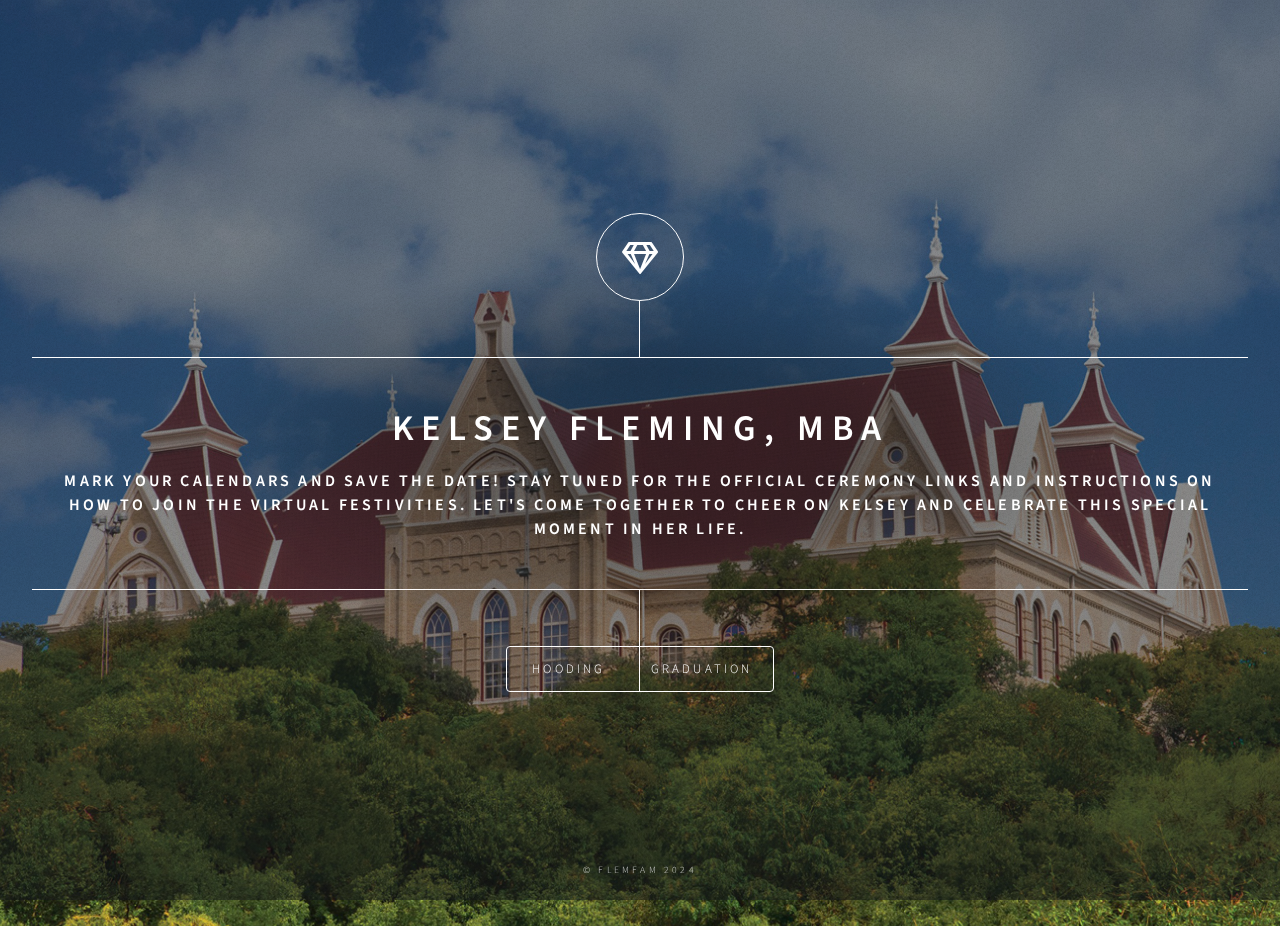
==== commit 8cb15501: "Update index.html" ====
--- a/index.html
+++ b/index.html
@@ -56,7 +56,10 @@
 									<br><br>
 									As the date approaches for Kelsey's master's graduation, anticipation builds for the college hooding ceremony. 
 									All guests have been warmly invited to join in celebrating Kelsey's achievement on Thursday, May 9th 6pm at Texas 
-									State University’s LBJ Student Center. The ceremony will be a gathering place for friends, family, and mentors alike.</p>
+									State University’s LBJ Student Center. The ceremony will be a gathering place for friends, family, and mentors alike.
+									<br><br>
+									A link to view the ceremony coming soon!
+								</p>
 
 							</article>
 
@@ -74,6 +77,8 @@
 									to invite you to witness this special milestone in Kelsey's academic journey. However, please note that due to limited 
 									seating, tickets are required for entry. To ensure your attendance, please connect with Kelsey or Shane as soon as possible 
 									to secure your ticket. Let's celebrate Kelsey's achievement together!
+									<br><br>
+									A link to view the ceremony coming soon!
 								</p>
 
 							</article>
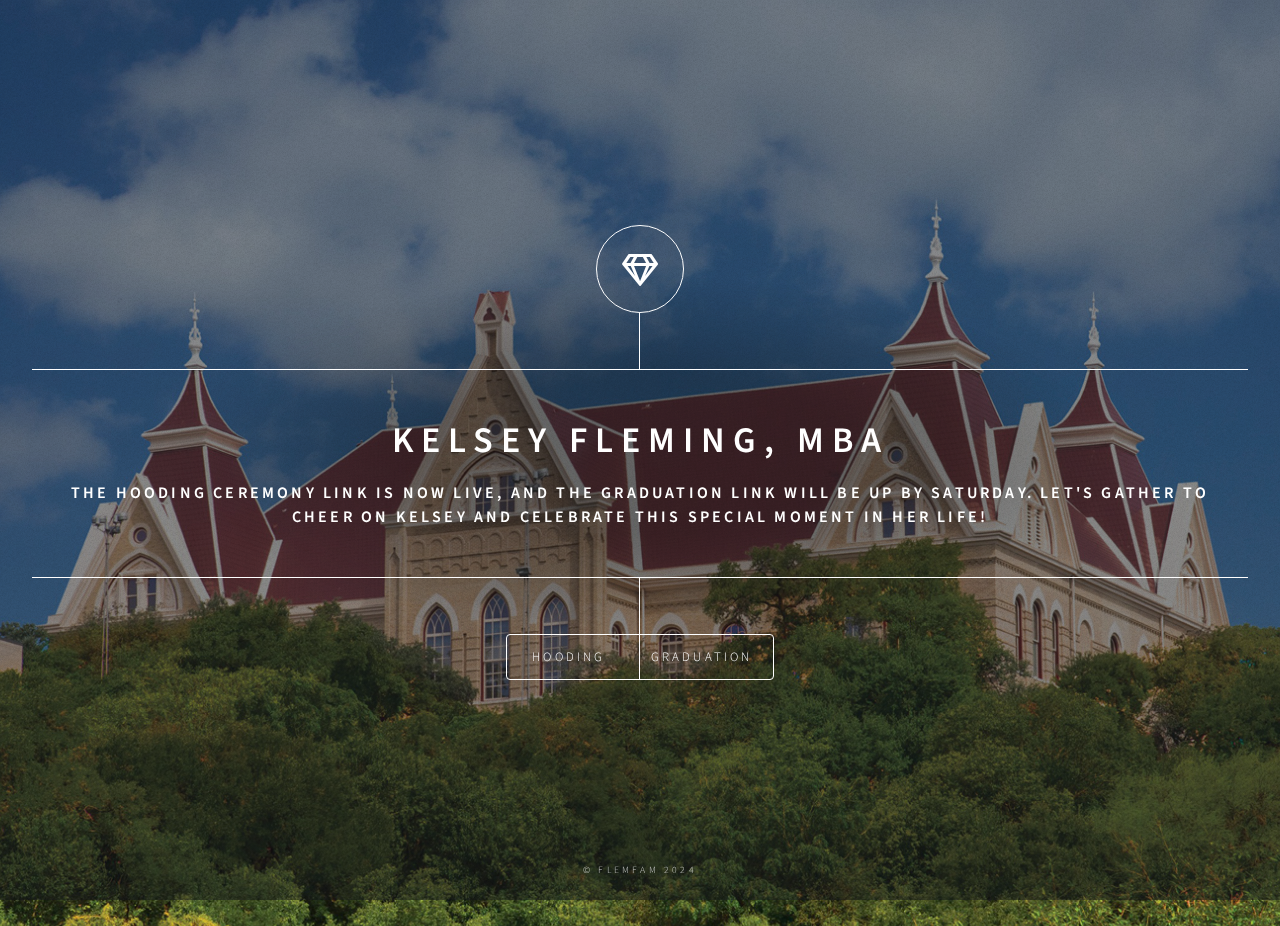
==== commit 51f400a8: "Update index.html" ====
--- a/index.html
+++ b/index.html
@@ -28,9 +28,7 @@
 						<div class="content">
 							<div class="inner">
 								<h1>Kelsey Fleming, MBA</h1>
-								<h3>Mark your calendars and save the date! Stay tuned for the official ceremony links and instructions 
-									on how to join the virtual festivities. Let's come together to cheer on Kelsey and celebrate 
-									this special moment in her life.</h3>
+								<h3>The hooding ceremony link is now live, and the graduation link will be up by Saturday. Let's gather to cheer on Kelsey and celebrate this special moment in her life!</h3>
 							</div>
 						</div>
 						<nav>
@@ -49,7 +47,10 @@
 								<h2 class="major">Hooding Ceremony</h2>
 								<span class="image main"><img src="images/pic01.jpg" alt="" /></span>
 
-								<p> <b>Date:</b> Thursday, May 9th, 2024<br>
+								<p> 
+									<a href="https://www.mccoy.txst.edu/graduate/events/hooding/livestream.html"><b>Hooding Ceremony Livestream</b></a>
+									<br><br>
+									<b>Date:</b> Thursday, May 9th, 2024<br>
 									<b>Time:</b> 6:00 PM<br>
 									<b>Location:</b> LBJ Student Center at Texas State University<br>
 									<a href="https://maps.app.goo.gl/xyLgw66ZJfrM7o4P8"><b>Google Maps</b></a>
@@ -57,8 +58,6 @@
 									As the date approaches for Kelsey's master's graduation, anticipation builds for the college hooding ceremony. 
 									All guests have been warmly invited to join in celebrating Kelsey's achievement on Thursday, May 9th 6pm at Texas 
 									State University’s LBJ Student Center. The ceremony will be a gathering place for friends, family, and mentors alike.
-									<br><br>
-									A link to view the ceremony coming soon!
 								</p>
 
 							</article>
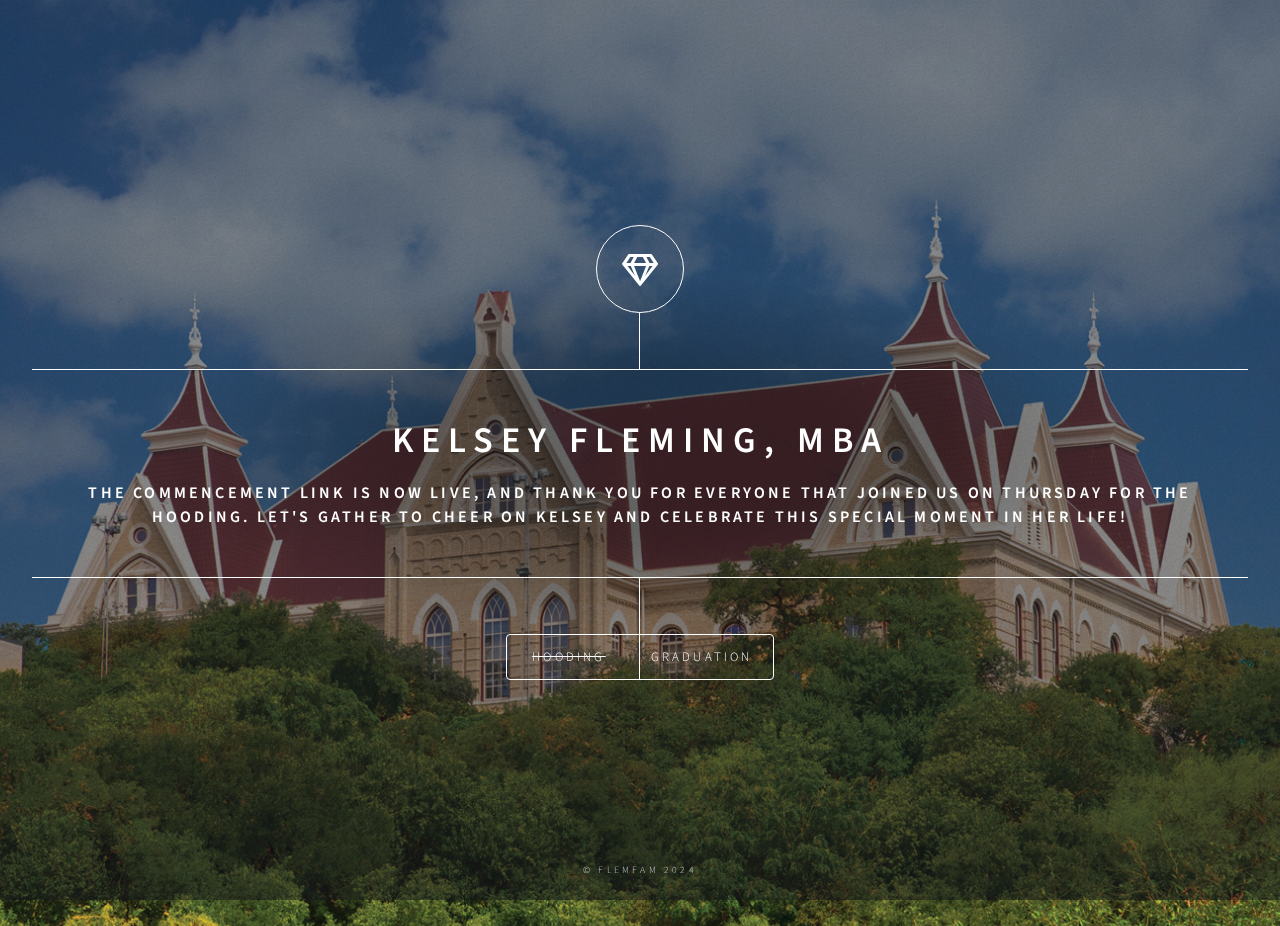
==== commit d9d6c8c7: "Update index.html" ====
--- a/index.html
+++ b/index.html
@@ -28,12 +28,12 @@
 						<div class="content">
 							<div class="inner">
 								<h1>Kelsey Fleming, MBA</h1>
-								<h3>The hooding ceremony link is now live, and the graduation link will be up by Saturday. Let's gather to cheer on Kelsey and celebrate this special moment in her life!</h3>
+								<h3>The commencement link is now live, and thank you for everyone that joined us on Thursday for the hooding. Let's gather to cheer on Kelsey and celebrate this special moment in her life!</h3>
 							</div>
 						</div>
 						<nav>
 							<ul>
-								<li><a href="#hood">Hooding</a></li>
+								<li><a href="#hood"><s>Hooding</s></a></li>
 								<li><a href="#grad">Graduation</a></li>
 							</ul>
 						</nav>
@@ -48,7 +48,7 @@
 								<span class="image main"><img src="images/pic01.jpg" alt="" /></span>
 
 								<p> 
-									<a href="https://www.mccoy.txst.edu/graduate/events/hooding/livestream.html"><b>Hooding Ceremony Livestream</b></a>
+									<a href="https://www.mccoy.txst.edu/graduate/events/hooding/livestream.html"><b>[CLICK HERE] Hooding Ceremony Livestream</b></a>
 									<br><br>
 									<b>Date:</b> Thursday, May 9th, 2024<br>
 									<b>Time:</b> 6:00 PM<br>
@@ -67,7 +67,9 @@
 								<h2 class="major">Graduation Ceremony</h2>
 								<span class="image main"><img src="images/pic02.jpg" alt="" /></span>
 
-								<p> <b>Date:</b> Saturday, May 11th, 2024<br>
+								<p> 
+									<a href="https://www.txst.edu/commencement/livestream.html"><b>[CLICK HERE] Commencement (Graduation) Livestream</b></a>
+									<br><br><b>Date:</b> Saturday, May 11th, 2024<br>
 									<b>Time:</b> 2:00 PM<br>
 									<b>Location:</b> Strahan Arena at the University Events Center, Texas State University<br>
 									<a href="https://maps.app.goo.gl/4YcmqJCeCBPSD2wJ7"><b>Google Maps</b></a>
@@ -76,8 +78,6 @@
 									to invite you to witness this special milestone in Kelsey's academic journey. However, please note that due to limited 
 									seating, tickets are required for entry. To ensure your attendance, please connect with Kelsey or Shane as soon as possible 
 									to secure your ticket. Let's celebrate Kelsey's achievement together!
-									<br><br>
-									A link to view the ceremony coming soon!
 								</p>
 
 							</article>
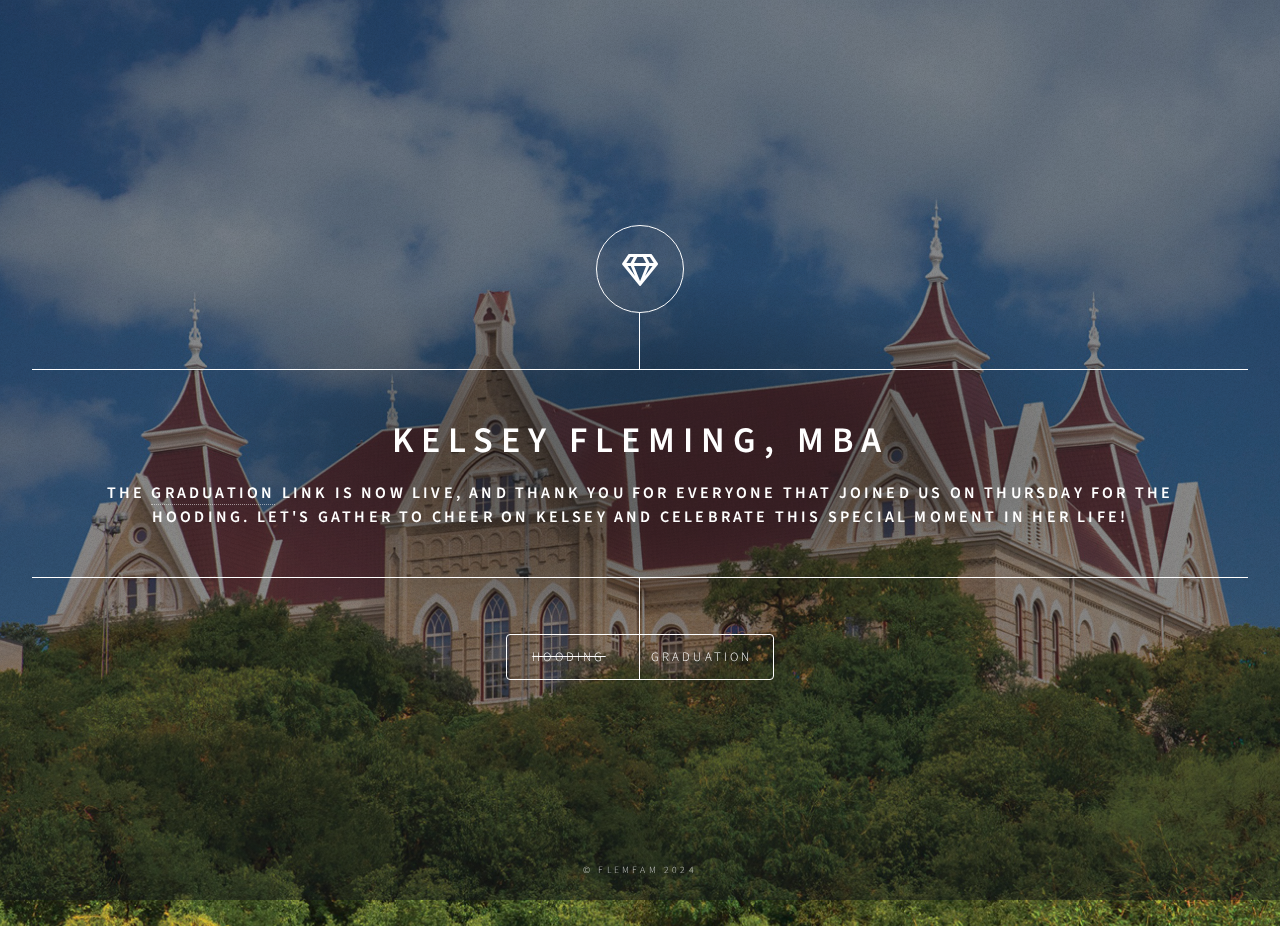
==== commit a6e55fe4: "Update index.html" ====
--- a/index.html
+++ b/index.html
@@ -28,7 +28,7 @@
 						<div class="content">
 							<div class="inner">
 								<h1>Kelsey Fleming, MBA</h1>
-								<h3>The commencement link is now live, and thank you for everyone that joined us on Thursday for the hooding. Let's gather to cheer on Kelsey and celebrate this special moment in her life!</h3>
+								<h3>The <a href="https://www.txst.edu/commencement/livestream.html">Graduation</a> link is now live, and thank you for everyone that joined us on Thursday for the hooding. Let's gather to cheer on Kelsey and celebrate this special moment in her life!</h3>
 							</div>
 						</div>
 						<nav>
@@ -68,7 +68,7 @@
 								<span class="image main"><img src="images/pic02.jpg" alt="" /></span>
 
 								<p> 
-									<a href="https://www.txst.edu/commencement/livestream.html"><b>[CLICK HERE] Commencement (Graduation) Livestream</b></a>
+									<a href="https://www.txst.edu/commencement/livestream.html"><b>[CLICK HERE] Graduation Livestream</b></a>
 									<br><br><b>Date:</b> Saturday, May 11th, 2024<br>
 									<b>Time:</b> 2:00 PM<br>
 									<b>Location:</b> Strahan Arena at the University Events Center, Texas State University<br>
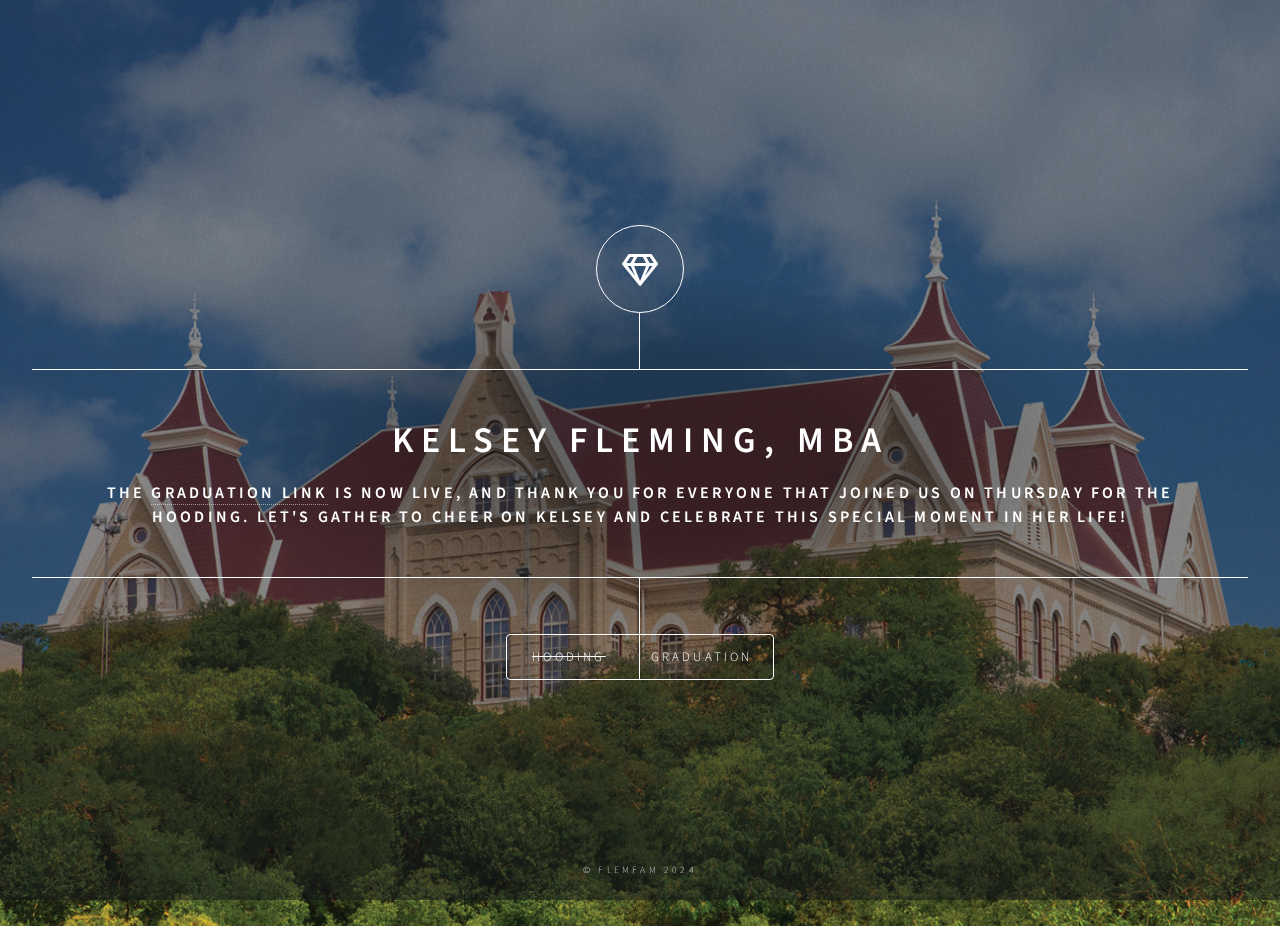
==== commit 2c160130: "Update index.html" ====
--- a/index.html
+++ b/index.html
@@ -28,7 +28,7 @@
 						<div class="content">
 							<div class="inner">
 								<h1>Kelsey Fleming, MBA</h1>
-								<h3>The <a href="https://www.txst.edu/commencement/livestream.html">Graduation</a> link is now live, and thank you for everyone that joined us on Thursday for the hooding. Let's gather to cheer on Kelsey and celebrate this special moment in her life!</h3>
+								<h3>The <a href="https://www.txst.edu/commencement/livestream.html">Graduation link</a> is now live, and thank you for everyone that joined us on Thursday for the hooding. Let's gather to cheer on Kelsey and celebrate this special moment in her life!</h3>
 							</div>
 						</div>
 						<nav>
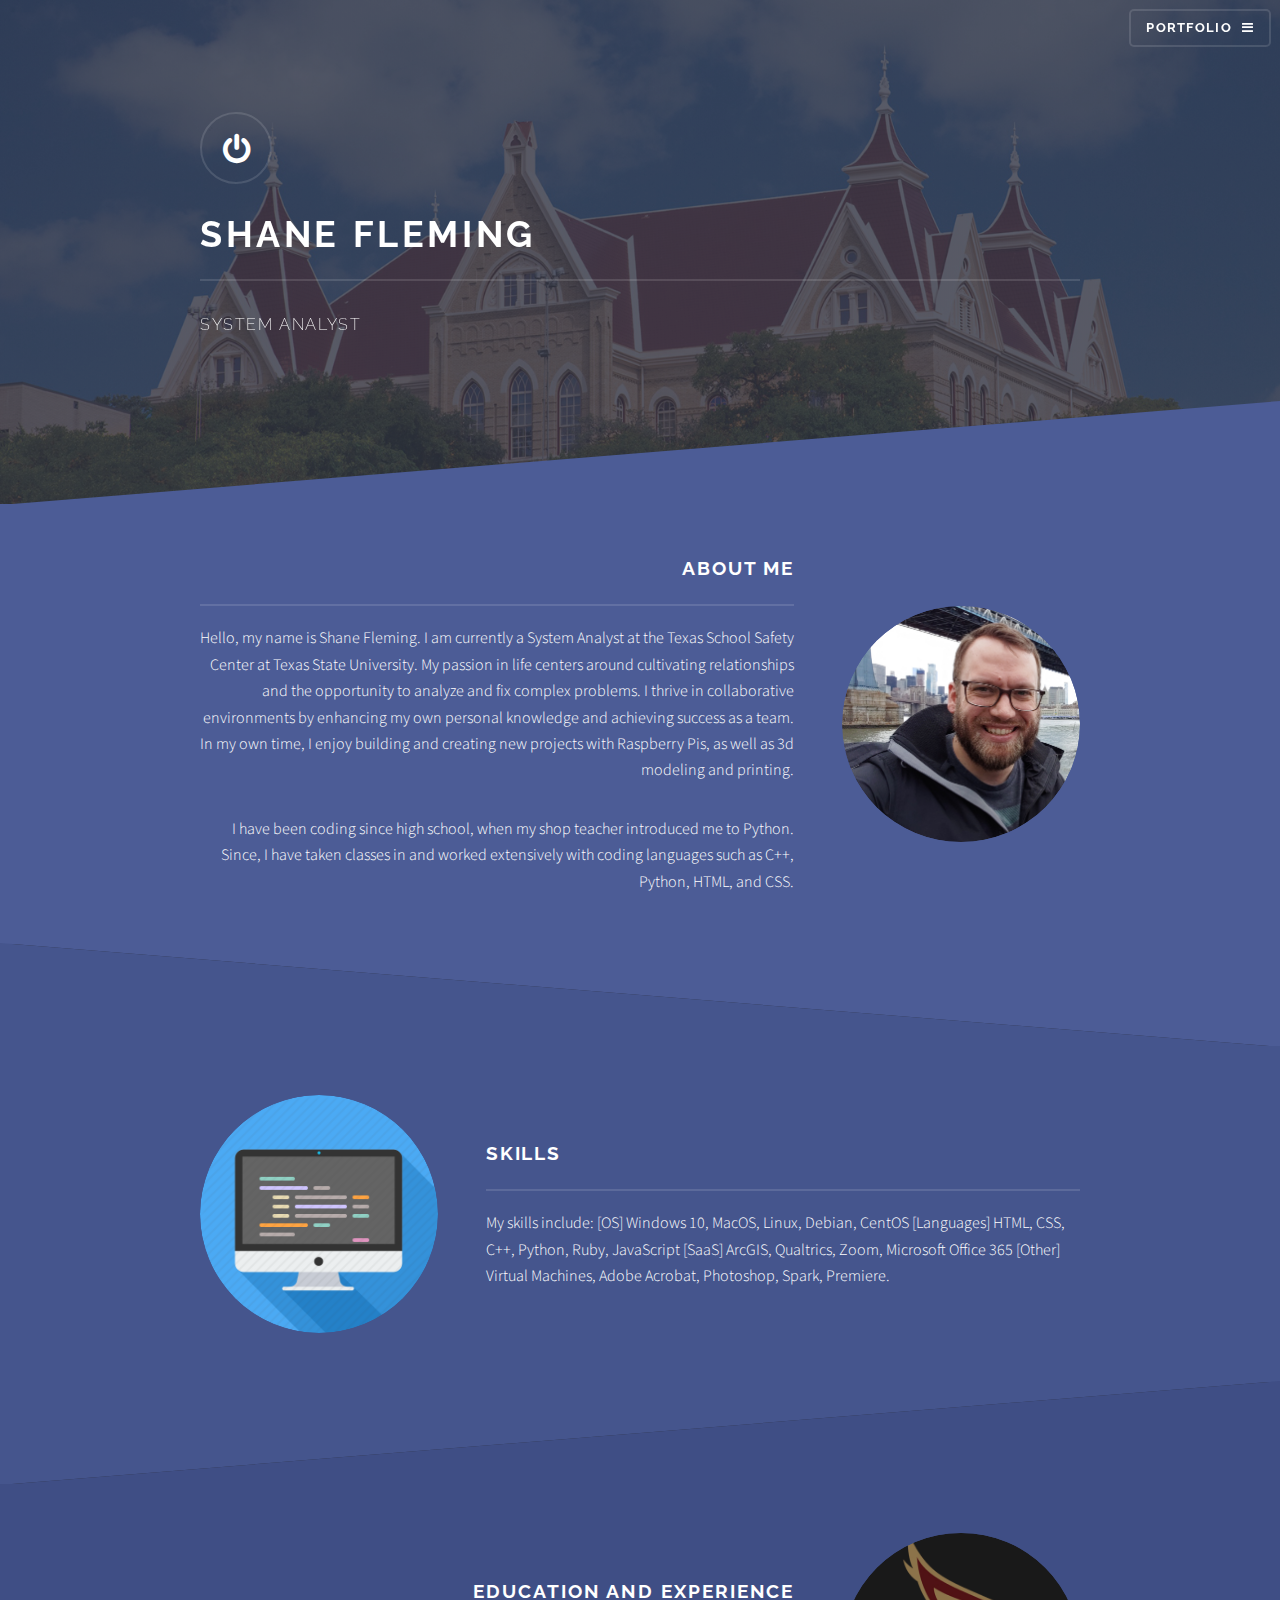
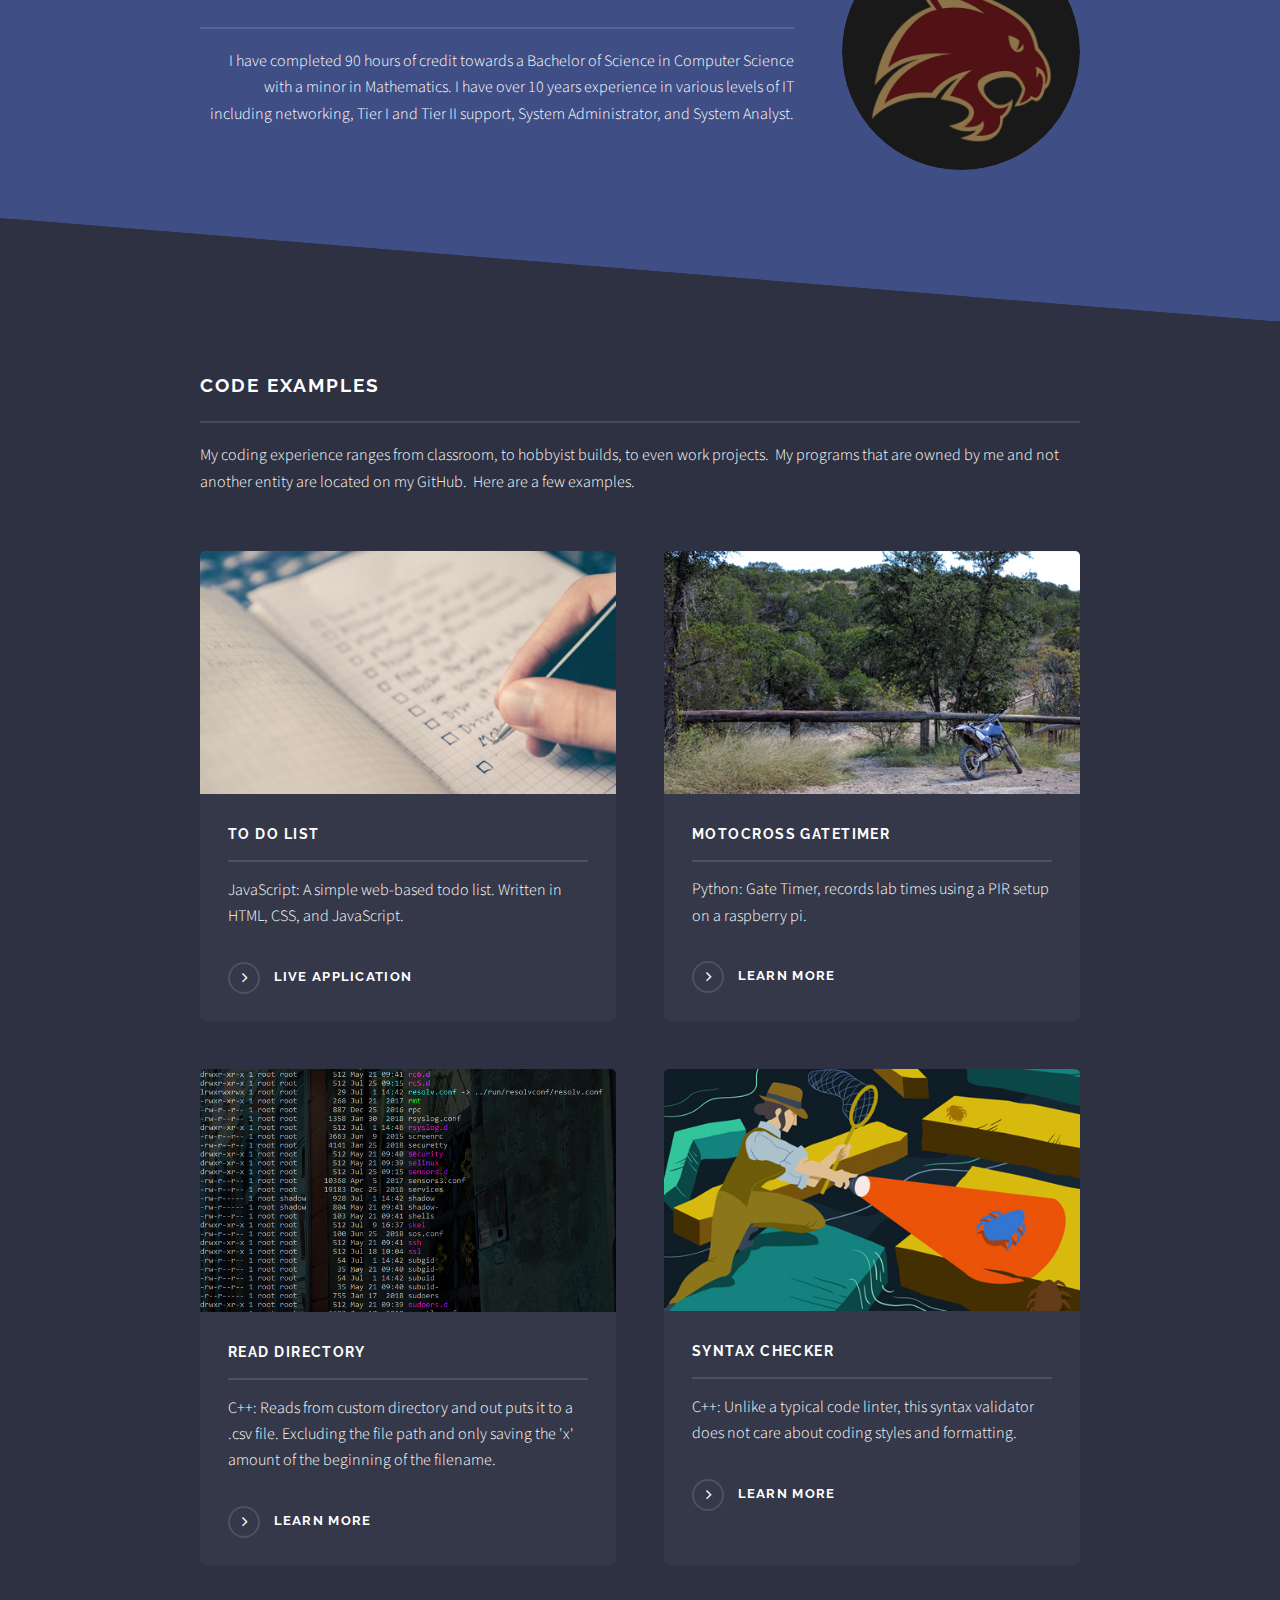
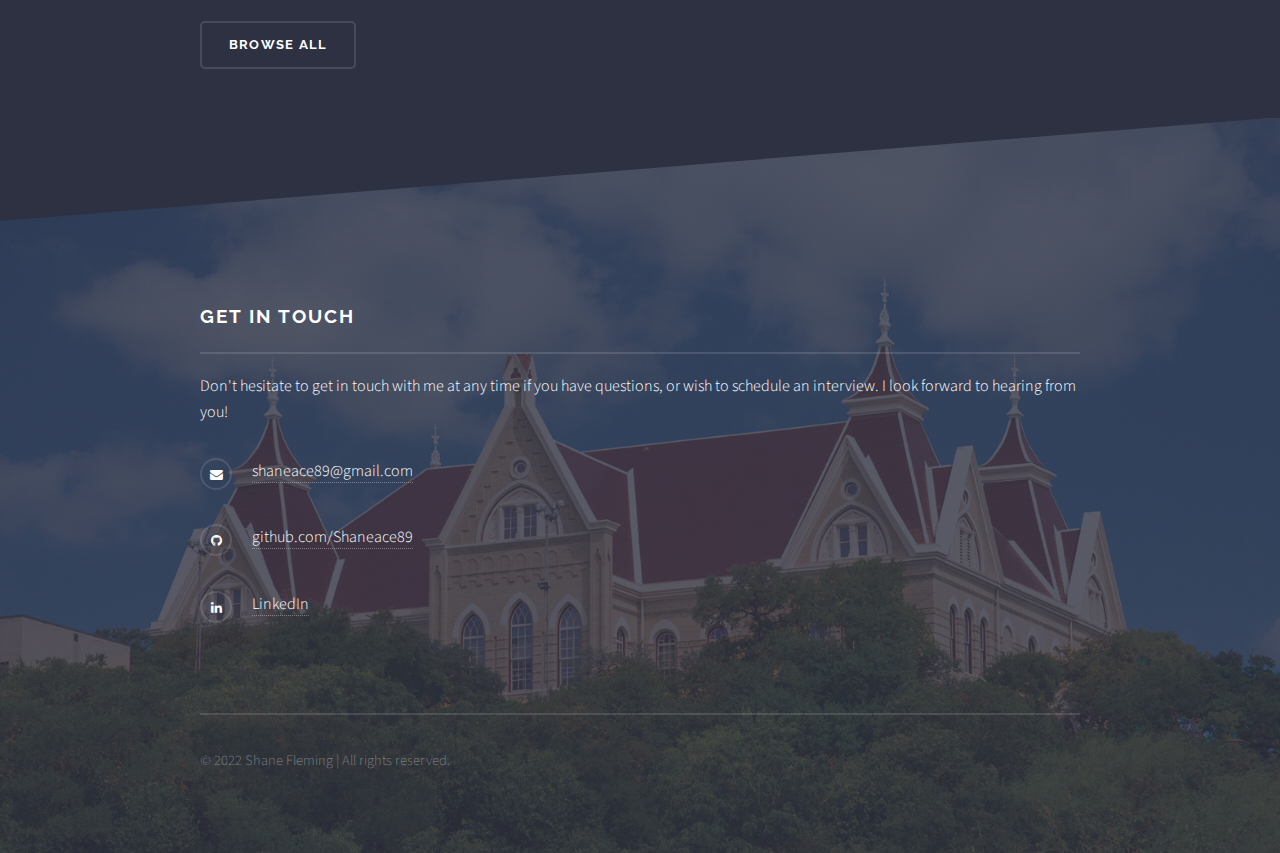
==== commit 7bba259d: "Back to my page" ====
--- a/index.html
+++ b/index.html
@@ -1,103 +1,166 @@
 <!DOCTYPE HTML>
-
 <html>
 	<head>
-		<title>Kelsey Fleming, MBA</title>
+		<title>Shane Fleming</title>
 		<meta charset="utf-8" />
-		<meta name="viewport" content="width=device-width, initial-scale=1, user-scalable=no" />
+		<meta name="viewport" content="width=device-width, initial-scale=1" />
 		<link rel="stylesheet" href="assets/css/main.css" />
-		<noscript><link rel="stylesheet" href="assets/css/noscript.css" /></noscript>
+		<!-- for FF, Chrome, Opera -->
+		<link rel="icon" type="image/png" href="images/favicon-16x16.png" sizes="16x16">
+		<link rel="icon" type="image/png" href="images/favicon-32x32.png" sizes="32x32">
+		<!-- for IE -->
+		<link rel="icon" type="image/x-icon" href="images/favicon.ico" >
+		<link rel="shortcut icon" type="image/x-icon" href="images/favicon.ico"/>
 	</head>
+	<body>
 
-	.fa-gem,
-	.fa-graduation-cap {
-    font-size: 24px; /* Adjust the font size as needed */
-	}
-
-	<body class="is-preload">
-
-		<!-- Wrapper -->
-			<div id="wrapper">
+		<!-- Page Wrapper -->
+			<div id="page-wrapper">
 
 				<!-- Header -->
-					<header id="header">
-						<div class="logo">
-							<span class="icon fa-gem"></span>
-							<!-- <i class="fa fa-graduation-cap" aria-hidden="true"></i> -->
-						</div>
-						<div class="content">
-							<div class="inner">
-								<h1>Kelsey Fleming, MBA</h1>
-								<h3>The <a href="https://www.txst.edu/commencement/livestream.html">Graduation link</a> is now live, and thank you for everyone that joined us on Thursday for the hooding. Let's gather to cheer on Kelsey and celebrate this special moment in her life!</h3>
-							</div>
-						</div>
+					<header id="header" class="alt">
+						<h1><a href="index.html">Shane Fleming</a></h1>
 						<nav>
-							<ul>
-								<li><a href="#hood"><s>Hooding</s></a></li>
-								<li><a href="#grad">Graduation</a></li>
-							</ul>
+							<a href="#menu">Portfolio</a>
 						</nav>
 					</header>
 
-				<!-- Main -->
-					<div id="main">
+				<!-- Menu -->
+					<nav id="menu">
+						<div class="inner">
+							<h2>Portfolio</h2>
+							<ul class="links">
+								<li><a href="https://shaneace89.github.io/todo.html">To Do List</a></li>
+								<li><a href="https://github.com/Shaneace89">GitHub Profile Page</a></li>
+								<li><a href="https://www.texasstrongelectric.com">Texas Strong Electric</a></li>
+								<!-- <li><a href="http://thestandardenergy.com">Standard Energy</a></li> -->
+								<li><a href="http://portal.txssc.com">TxSSC Portal (TxState Only)</a></li>
+							</ul>
+							<a href="#" class="close">Close</a>
+						</div>
+					</nav>
 
-						<!-- Intro -->
-							<article id="hood">
-								<h2 class="major">Hooding Ceremony</h2>
-								<span class="image main"><img src="images/pic01.jpg" alt="" /></span>
+				<!-- Banner -->
+					<section id="banner">
+						<div class="inner">
+							<div class="logo"><span class="icon fa-power-off"></span></div>
+							<h2>Shane Fleming</h2>
+							<a name="About Me"></a>
+							<p>System Analyst</p>
+						</div>
+					</section>
 
-								<p> 
-									<a href="https://www.mccoy.txst.edu/graduate/events/hooding/livestream.html"><b>[CLICK HERE] Hooding Ceremony Livestream</b></a>
-									<br><br>
-									<b>Date:</b> Thursday, May 9th, 2024<br>
-									<b>Time:</b> 6:00 PM<br>
-									<b>Location:</b> LBJ Student Center at Texas State University<br>
-									<a href="https://maps.app.goo.gl/xyLgw66ZJfrM7o4P8"><b>Google Maps</b></a>
-									<br><br>
-									As the date approaches for Kelsey's master's graduation, anticipation builds for the college hooding ceremony. 
-									All guests have been warmly invited to join in celebrating Kelsey's achievement on Thursday, May 9th 6pm at Texas 
-									State University’s LBJ Student Center. The ceremony will be a gathering place for friends, family, and mentors alike.
-								</p>
+				<!-- Wrapper -->
+					<section id="wrapper">
 
-							</article>
+						<!-- One -->
+							<section id="one" class="wrapper spotlight style1">
+								<div class="inner">
+									<a href="https://github.com/Shaneace89" class="image"><img src="images/pic01.jpg" alt="" /></a>
+									<div class="content">
+									  <h2 class="major">About Me</h2>
+									  <p>Hello, my name is Shane Fleming. I am currently a System Analyst at the Texas School Safety Center at Texas State University.
+											My passion in life centers around cultivating relationships and the opportunity to analyze and fix complex problems.
+											I thrive in collaborative environments by enhancing my own personal knowledge and achieving success as a team. In my own time,
+											I enjoy building and creating new projects with Raspberry Pis, as well as 3d modeling and printing.</p>
 
-						<!-- Work -->
-							<article id="grad">
-								<h2 class="major">Graduation Ceremony</h2>
-								<span class="image main"><img src="images/pic02.jpg" alt="" /></span>
+											<a name="Skills"></a>
 
-								<p> 
-									<a href="https://www.txst.edu/commencement/livestream.html"><b>[CLICK HERE] Graduation Livestream</b></a>
-									<br><br><b>Date:</b> Saturday, May 11th, 2024<br>
-									<b>Time:</b> 2:00 PM<br>
-									<b>Location:</b> Strahan Arena at the University Events Center, Texas State University<br>
-									<a href="https://maps.app.goo.gl/4YcmqJCeCBPSD2wJ7"><b>Google Maps</b></a>
-									<br><br>
-									Join us in celebrating a momentous occasion as Kelsey walks the stage to receive her master's degree! We're thrilled 
-									to invite you to witness this special milestone in Kelsey's academic journey. However, please note that due to limited 
-									seating, tickets are required for entry. To ensure your attendance, please connect with Kelsey or Shane as soon as possible 
-									to secure your ticket. Let's celebrate Kelsey's achievement together!
-								</p>
+									  <p>I have been coding since high school, when my shop teacher introduced me to Python. Since, I have taken classes in and worked
+											extensively with coding languages such as C++, Python, HTML, and CSS.</p>
+									</div>
+								</div>
+							</section>
 
-							</article>
+						<!-- Two -->
+							<section id="two" class="wrapper alt spotlight style2">
+								<div class="inner">
+									<a href="#Code" class="image"><img src="images/pic02.png" alt="" /></a>
+									<div class="content">
+										<h2 class="major">Skills</h2>
+										<p>My skills include: [OS] Windows 10, MacOS, Linux, Debian, CentOS
+											[Languages] HTML, CSS, C++, Python, Ruby, JavaScript
+											[SaaS] ArcGIS, Qualtrics, Zoom, Microsoft Office 365
+											[Other] Virtual Machines, Adobe Acrobat, Photoshop, Spark, Premiere.</p>
+									</div>
+								</div>
+								<a name="Education"></a>
+							</section>
 
-					</div>
+						<!-- Three -->
+							<section id="three" class="wrapper spotlight style3">
+								<div class="inner">
+									<a href="http://www.txstate.edu/" class="image"><img src="images/pic03.jpg" alt="" /></a>
+									<div class="content">
+										<h2 class="major">Education and Experience</h2>
+										<p>I have completed 90 hours of credit towards a Bachelor of Science in
+											Computer Science with a minor in Mathematics.  I have over 10 years experience in various levels of IT including networking, Tier I and Tier II support, System Administrator, and System Analyst.</p>
+									</div>
+								</div>
+							</section>
+							<a name="Code"></a>
+						<!-- Four -->
+							<section id="four" class="wrapper alt style1">
+								<div class="inner">
+									<h2 class="major">Code Examples</h2>
+									<p>My coding experience ranges from classroom, to hobbyist builds, to even work projects.&nbsp; My programs that are owned by me and not another entity are located on my GitHub.&nbsp; Here are a few examples.</p>
+									<section class="features">
+										<article>
+											<a href="./todo.html" class="image"><img src="images/pic09.jpg" alt="" /></a>
+											<h3 class="major">To Do List</h3>
+											<p>JavaScript: A simple web-based todo list. Written in HTML, CSS, and JavaScript.</p>
+											<a href="./todo.html" class="special">Live Application</a>
+										</article>
+										<article>
+											<a href="https://github.com/Shaneace89/Motocross-Gatetimer" class="image"><img src="images/pic04.jpg" alt="" /></a>
+											<h3 class="major">Motocross Gatetimer</h3>
+											<p>Python: Gate Timer, records lab times using a PIR setup on a raspberry pi.</p>
+											<a href="https://github.com/Shaneace89/Motocross-Gatetimer" class="special">Learn more</a>
+										</article>
+										<article>
+											<a href="https://github.com/Shaneace89/Read-Directory" class="image"><img src="images/pic05.jpg" alt="" /></a>
+											<h3 class="major">Read Directory</h3>
+											<p>C++: Reads from custom directory and out puts it to a .csv file.  Excluding the file path and only saving the 'x' amount of the beginning of the filename.</p>
+											<a href="https://github.com/Shaneace89/Store-Inventory-Linked-List" class="special">Learn more</a>
+										</article>
+										<article>
+											<a href="https://github.com/Shaneace89/Syntax-Check" class="image"><img src="images/pic06.jpg" alt="" /></a>
+											<h3 class="major">Syntax Checker</h3>
+											<p>C++: Unlike a typical code linter, this syntax validator does not care about coding styles and formatting.</p>
+											<a href="https://github.com/Shaneace89/Syntax-Check" class="special">Learn more</a>
+										</article>
+									</section>
+									<ul class="actions">
+										<li><a href="https://github.com/Shaneace89?tab=repositories" class="button">Browse All</a></li>
+									</ul>
+								</div>
+							</section>
 
+					</section>
+					<a name="Contact"></a>
 				<!-- Footer -->
-					<footer id="footer">
-						<p class="copyright">&copy; FlemFam 2024</p>
-					</footer>
+					<section id="footer">
+						<div class="inner">
+							<h2 class="major">Get in touch</h2>
+							<p>Don't hesitate to get in touch with me at any time if you have questions, or wish to schedule an interview. I look forward to hearing from you!</p>
+
+							<ul class="contact">
+								<li class="fa-envelope"><a href='m&#97;il&#116;&#111;&#58;sh&#97;ne%&#54;1ce&#56;&#57;&#64;&#37;67mai&#108;%2E%63om'>shanea&#99;e8&#57;&#64;gmai&#108;&#46;co&#109;</a></li>
+                <li class="fa-github"><a href="https://github.com/Shaneace89">github.com/Shaneace89</a></li>
+								<li class="fa-linkedin"><a href="https://www.linkedin.com/in/shane-fleming-057244191/">LinkedIn</a></li>
+							</ul>
+							<ul class="copyright">
+								<li>&copy; 2022 Shane Fleming | All rights reserved.</li>
+							</ul>
+						</div>
+					</section>
 
 			</div>
 
-		<!-- BG -->
-			<div id="bg"></div>
-
 		<!-- Scripts -->
+			<script src="assets/js/skel.min.js"></script>
 			<script src="assets/js/jquery.min.js"></script>
-			<script src="assets/js/browser.min.js"></script>
-			<script src="assets/js/breakpoints.min.js"></script>
+			<script src="assets/js/jquery.scrollex.min.js"></script>
 			<script src="assets/js/util.js"></script>
 			<script src="assets/js/main.js"></script>
 
--- a/assets/css/main.css
+++ b/assets/css/main.css
@@ -1,76 +1,1602 @@
-@import url(fontawesome-all.min.css);
-@import url("https://fonts.googleapis.com/css?family=Source+Sans+Pro:300italic,600italic,300,600");
-
-/*
-	Dimension by HTML5 UP
-	html5up.net | @ajlkn
-	Free for personal and commercial use under the CCA 3.0 license (html5up.net/license)
-*/
-
-html, body, div, span, applet, object,
-iframe, h1, h2, h3, h4, h5, h6, p, blockquote,
-pre, a, abbr, acronym, address, big, cite,
-code, del, dfn, em, img, ins, kbd, q, s, samp,
-small, strike, strong, sub, sup, tt, var, b,
-u, i, center, dl, dt, dd, ol, ul, li, fieldset,
-form, label, legend, table, caption, tbody,
-tfoot, thead, tr, th, td, article, aside,
-canvas, details, embed, figure, figcaption,
-footer, header, hgroup, menu, nav, output, ruby,
-section, summary, time, mark, audio, video {
-	margin: 0;
-	padding: 0;
-	border: 0;
-	font-size: 100%;
-	font: inherit;
-	vertical-align: baseline;}
-
-article, aside, details, figcaption, figure,
-footer, header, hgroup, menu, nav, section {
-	display: block;}
-
-body {
-	line-height: 1;
-}
-
-ol, ul {
-	list-style: none;
-}
-
-blockquote, q {
-	quotes: none;
-}
+@import url(font-awesome.min.css);
+@import url("https://fonts.googleapis.com/css?family=Raleway:200,700|Source+Sans+Pro:300,600,300italic,600italic");
+
+/* Reset */
+
+	html, body, div, span, applet, object, iframe, h1, h2, h3, h4, h5, h6, p, blockquote, pre, a, abbr, acronym, address, big, cite, code, del, dfn, em, img, ins, kbd, q, s, samp, small, strike, strong, sub, sup, tt, var, b, u, i, center, dl, dt, dd, ol, ul, li, fieldset, form, label, legend, table, caption, tbody, tfoot, thead, tr, th, td, article, aside, canvas, details, embed, figure, figcaption, footer, header, hgroup, menu, nav, output, ruby, section, summary, time, mark, audio, video {
+		margin: 0;
+		padding: 0;
+		border: 0;
+		font-size: 100%;
+		font: inherit;
+		vertical-align: baseline;
+	}
+
+	article, aside, details, figcaption, figure, footer, header, hgroup, menu, nav, section {
+		display: block;
+	}
+
+	body {
+		line-height: 1;
+	}
+
+	ol, ul {
+		list-style: none;
+	}
+
+	blockquote, q {
+		quotes: none;
+	}
 
 	blockquote:before, blockquote:after, q:before, q:after {
 		content: '';
 		content: none;
 	}
 
-table {
-	border-collapse: collapse;
-	border-spacing: 0;
-}
-
-body {
-	-webkit-text-size-adjust: none;
-}
-
-mark {
-	background-color: transparent;
-	color: inherit;
-}
-
-input::-moz-focus-inner {
-	border: 0;
-	padding: 0;
-}
-
-input, select, textarea {
-	-moz-appearance: none;
-	-webkit-appearance: none;
-	-ms-appearance: none;
-	appearance: none;
-}
+	table {
+		border-collapse: collapse;
+		border-spacing: 0;
+	}
+
+	body {
+		-webkit-text-size-adjust: none;
+	}
+
+/* Box Model */
+
+	*, *:before, *:after {
+		-moz-box-sizing: border-box;
+		-webkit-box-sizing: border-box;
+		box-sizing: border-box;
+	}
+
+/* Grid */
+
+	.row {
+		border-bottom: solid 1px transparent;
+		-moz-box-sizing: border-box;
+		-webkit-box-sizing: border-box;
+		box-sizing: border-box;
+	}
+
+	.row > * {
+		float: left;
+		-moz-box-sizing: border-box;
+		-webkit-box-sizing: border-box;
+		box-sizing: border-box;
+	}
+
+	.row:after, .row:before {
+		content: '';
+		display: block;
+		clear: both;
+		height: 0;
+	}
+
+	.row.uniform > * > :first-child {
+		margin-top: 0;
+	}
+
+	.row.uniform > * > :last-child {
+		margin-bottom: 0;
+	}
+
+	.row.\30 \25 > * {
+		padding: 0 0 0 0em;
+	}
+
+	.row.\30 \25 {
+		margin: 0 0 -1px 0em;
+	}
+
+	.row.uniform.\30 \25 > * {
+		padding: 0em 0 0 0em;
+	}
+
+	.row.uniform.\30 \25 {
+		margin: 0em 0 -1px 0em;
+	}
+
+	.row > * {
+		padding: 0 0 0 1.75em;
+	}
+
+	.row {
+		margin: 0 0 -1px -1.75em;
+	}
+
+	.row.uniform > * {
+		padding: 1.75em 0 0 1.75em;
+	}
+
+	.row.uniform {
+		margin: -1.75em 0 -1px -1.75em;
+	}
+
+	.row.\32 00\25 > * {
+		padding: 0 0 0 3.5em;
+	}
+
+	.row.\32 00\25 {
+		margin: 0 0 -1px -3.5em;
+	}
+
+	.row.uniform.\32 00\25 > * {
+		padding: 3.5em 0 0 3.5em;
+	}
+
+	.row.uniform.\32 00\25 {
+		margin: -3.5em 0 -1px -3.5em;
+	}
+
+	.row.\31 50\25 > * {
+		padding: 0 0 0 2.625em;
+	}
+
+	.row.\31 50\25 {
+		margin: 0 0 -1px -2.625em;
+	}
+
+	.row.uniform.\31 50\25 > * {
+		padding: 2.625em 0 0 2.625em;
+	}
+
+	.row.uniform.\31 50\25 {
+		margin: -2.625em 0 -1px -2.625em;
+	}
+
+	.row.\35 0\25 > * {
+		padding: 0 0 0 0.875em;
+	}
+
+	.row.\35 0\25 {
+		margin: 0 0 -1px -0.875em;
+	}
+
+	.row.uniform.\35 0\25 > * {
+		padding: 0.875em 0 0 0.875em;
+	}
+
+	.row.uniform.\35 0\25 {
+		margin: -0.875em 0 -1px -0.875em;
+	}
+
+	.row.\32 5\25 > * {
+		padding: 0 0 0 0.4375em;
+	}
+
+	.row.\32 5\25 {
+		margin: 0 0 -1px -0.4375em;
+	}
+
+	.row.uniform.\32 5\25 > * {
+		padding: 0.4375em 0 0 0.4375em;
+	}
+
+	.row.uniform.\32 5\25 {
+		margin: -0.4375em 0 -1px -0.4375em;
+	}
+
+	.\31 2u, .\31 2u\24 {
+		width: 100%;
+		clear: none;
+		margin-left: 0;
+	}
+
+	.\31 1u, .\31 1u\24 {
+		width: 91.6666666667%;
+		clear: none;
+		margin-left: 0;
+	}
+
+	.\31 0u, .\31 0u\24 {
+		width: 83.3333333333%;
+		clear: none;
+		margin-left: 0;
+	}
+
+	.\39 u, .\39 u\24 {
+		width: 75%;
+		clear: none;
+		margin-left: 0;
+	}
+
+	.\38 u, .\38 u\24 {
+		width: 66.6666666667%;
+		clear: none;
+		margin-left: 0;
+	}
+
+	.\37 u, .\37 u\24 {
+		width: 58.3333333333%;
+		clear: none;
+		margin-left: 0;
+	}
+
+	.\36 u, .\36 u\24 {
+		width: 50%;
+		clear: none;
+		margin-left: 0;
+	}
+
+	.\35 u, .\35 u\24 {
+		width: 41.6666666667%;
+		clear: none;
+		margin-left: 0;
+	}
+
+	.\34 u, .\34 u\24 {
+		width: 33.3333333333%;
+		clear: none;
+		margin-left: 0;
+	}
+
+	.\33 u, .\33 u\24 {
+		width: 25%;
+		clear: none;
+		margin-left: 0;
+	}
+
+	.\32 u, .\32 u\24 {
+		width: 16.6666666667%;
+		clear: none;
+		margin-left: 0;
+	}
+
+	.\31 u, .\31 u\24 {
+		width: 8.3333333333%;
+		clear: none;
+		margin-left: 0;
+	}
+
+	.\31 2u\24 + *,
+	.\31 1u\24 + *,
+	.\31 0u\24 + *,
+	.\39 u\24 + *,
+	.\38 u\24 + *,
+	.\37 u\24 + *,
+	.\36 u\24 + *,
+	.\35 u\24 + *,
+	.\34 u\24 + *,
+	.\33 u\24 + *,
+	.\32 u\24 + *,
+	.\31 u\24 + * {
+		clear: left;
+	}
+
+	.\-11u {
+		margin-left: 91.66667%;
+	}
+
+	.\-10u {
+		margin-left: 83.33333%;
+	}
+
+	.\-9u {
+		margin-left: 75%;
+	}
+
+	.\-8u {
+		margin-left: 66.66667%;
+	}
+
+	.\-7u {
+		margin-left: 58.33333%;
+	}
+
+	.\-6u {
+		margin-left: 50%;
+	}
+
+	.\-5u {
+		margin-left: 41.66667%;
+	}
+
+	.\-4u {
+		margin-left: 33.33333%;
+	}
+
+	.\-3u {
+		margin-left: 25%;
+	}
+
+	.\-2u {
+		margin-left: 16.66667%;
+	}
+
+	.\-1u {
+		margin-left: 8.33333%;
+	}
+
+	@media screen and (max-width: 1680px) {
+
+		.row > * {
+			padding: 0 0 0 1.75em;
+		}
+
+		.row {
+			margin: 0 0 -1px -1.75em;
+		}
+
+		.row.uniform > * {
+			padding: 1.75em 0 0 1.75em;
+		}
+
+		.row.uniform {
+			margin: -1.75em 0 -1px -1.75em;
+		}
+
+		.row.\32 00\25 > * {
+			padding: 0 0 0 3.5em;
+		}
+
+		.row.\32 00\25 {
+			margin: 0 0 -1px -3.5em;
+		}
+
+		.row.uniform.\32 00\25 > * {
+			padding: 3.5em 0 0 3.5em;
+		}
+
+		.row.uniform.\32 00\25 {
+			margin: -3.5em 0 -1px -3.5em;
+		}
+
+		.row.\31 50\25 > * {
+			padding: 0 0 0 2.625em;
+		}
+
+		.row.\31 50\25 {
+			margin: 0 0 -1px -2.625em;
+		}
+
+		.row.uniform.\31 50\25 > * {
+			padding: 2.625em 0 0 2.625em;
+		}
+
+		.row.uniform.\31 50\25 {
+			margin: -2.625em 0 -1px -2.625em;
+		}
+
+		.row.\35 0\25 > * {
+			padding: 0 0 0 0.875em;
+		}
+
+		.row.\35 0\25 {
+			margin: 0 0 -1px -0.875em;
+		}
+
+		.row.uniform.\35 0\25 > * {
+			padding: 0.875em 0 0 0.875em;
+		}
+
+		.row.uniform.\35 0\25 {
+			margin: -0.875em 0 -1px -0.875em;
+		}
+
+		.row.\32 5\25 > * {
+			padding: 0 0 0 0.4375em;
+		}
+
+		.row.\32 5\25 {
+			margin: 0 0 -1px -0.4375em;
+		}
+
+		.row.uniform.\32 5\25 > * {
+			padding: 0.4375em 0 0 0.4375em;
+		}
+
+		.row.uniform.\32 5\25 {
+			margin: -0.4375em 0 -1px -0.4375em;
+		}
+
+		.\31 2u\28xlarge\29, .\31 2u\24\28xlarge\29 {
+			width: 100%;
+			clear: none;
+			margin-left: 0;
+		}
+
+		.\31 1u\28xlarge\29, .\31 1u\24\28xlarge\29 {
+			width: 91.6666666667%;
+			clear: none;
+			margin-left: 0;
+		}
+
+		.\31 0u\28xlarge\29, .\31 0u\24\28xlarge\29 {
+			width: 83.3333333333%;
+			clear: none;
+			margin-left: 0;
+		}
+
+		.\39 u\28xlarge\29, .\39 u\24\28xlarge\29 {
+			width: 75%;
+			clear: none;
+			margin-left: 0;
+		}
+
+		.\38 u\28xlarge\29, .\38 u\24\28xlarge\29 {
+			width: 66.6666666667%;
+			clear: none;
+			margin-left: 0;
+		}
+
+		.\37 u\28xlarge\29, .\37 u\24\28xlarge\29 {
+			width: 58.3333333333%;
+			clear: none;
+			margin-left: 0;
+		}
+
+		.\36 u\28xlarge\29, .\36 u\24\28xlarge\29 {
+			width: 50%;
+			clear: none;
+			margin-left: 0;
+		}
+
+		.\35 u\28xlarge\29, .\35 u\24\28xlarge\29 {
+			width: 41.6666666667%;
+			clear: none;
+			margin-left: 0;
+		}
+
+		.\34 u\28xlarge\29, .\34 u\24\28xlarge\29 {
+			width: 33.3333333333%;
+			clear: none;
+			margin-left: 0;
+		}
+
+		.\33 u\28xlarge\29, .\33 u\24\28xlarge\29 {
+			width: 25%;
+			clear: none;
+			margin-left: 0;
+		}
+
+		.\32 u\28xlarge\29, .\32 u\24\28xlarge\29 {
+			width: 16.6666666667%;
+			clear: none;
+			margin-left: 0;
+		}
+
+		.\31 u\28xlarge\29, .\31 u\24\28xlarge\29 {
+			width: 8.3333333333%;
+			clear: none;
+			margin-left: 0;
+		}
+
+		.\31 2u\24\28xlarge\29 + *,
+		.\31 1u\24\28xlarge\29 + *,
+		.\31 0u\24\28xlarge\29 + *,
+		.\39 u\24\28xlarge\29 + *,
+		.\38 u\24\28xlarge\29 + *,
+		.\37 u\24\28xlarge\29 + *,
+		.\36 u\24\28xlarge\29 + *,
+		.\35 u\24\28xlarge\29 + *,
+		.\34 u\24\28xlarge\29 + *,
+		.\33 u\24\28xlarge\29 + *,
+		.\32 u\24\28xlarge\29 + *,
+		.\31 u\24\28xlarge\29 + * {
+			clear: left;
+		}
+
+		.\-11u\28xlarge\29 {
+			margin-left: 91.66667%;
+		}
+
+		.\-10u\28xlarge\29 {
+			margin-left: 83.33333%;
+		}
+
+		.\-9u\28xlarge\29 {
+			margin-left: 75%;
+		}
+
+		.\-8u\28xlarge\29 {
+			margin-left: 66.66667%;
+		}
+
+		.\-7u\28xlarge\29 {
+			margin-left: 58.33333%;
+		}
+
+		.\-6u\28xlarge\29 {
+			margin-left: 50%;
+		}
+
+		.\-5u\28xlarge\29 {
+			margin-left: 41.66667%;
+		}
+
+		.\-4u\28xlarge\29 {
+			margin-left: 33.33333%;
+		}
+
+		.\-3u\28xlarge\29 {
+			margin-left: 25%;
+		}
+
+		.\-2u\28xlarge\29 {
+			margin-left: 16.66667%;
+		}
+
+		.\-1u\28xlarge\29 {
+			margin-left: 8.33333%;
+		}
+
+	}
+
+	@media screen and (max-width: 1280px) {
+
+		.row > * {
+			padding: 0 0 0 1.75em;
+		}
+
+		.row {
+			margin: 0 0 -1px -1.75em;
+		}
+
+		.row.uniform > * {
+			padding: 1.75em 0 0 1.75em;
+		}
+
+		.row.uniform {
+			margin: -1.75em 0 -1px -1.75em;
+		}
+
+		.row.\32 00\25 > * {
+			padding: 0 0 0 3.5em;
+		}
+
+		.row.\32 00\25 {
+			margin: 0 0 -1px -3.5em;
+		}
+
+		.row.uniform.\32 00\25 > * {
+			padding: 3.5em 0 0 3.5em;
+		}
+
+		.row.uniform.\32 00\25 {
+			margin: -3.5em 0 -1px -3.5em;
+		}
+
+		.row.\31 50\25 > * {
+			padding: 0 0 0 2.625em;
+		}
+
+		.row.\31 50\25 {
+			margin: 0 0 -1px -2.625em;
+		}
+
+		.row.uniform.\31 50\25 > * {
+			padding: 2.625em 0 0 2.625em;
+		}
+
+		.row.uniform.\31 50\25 {
+			margin: -2.625em 0 -1px -2.625em;
+		}
+
+		.row.\35 0\25 > * {
+			padding: 0 0 0 0.875em;
+		}
+
+		.row.\35 0\25 {
+			margin: 0 0 -1px -0.875em;
+		}
+
+		.row.uniform.\35 0\25 > * {
+			padding: 0.875em 0 0 0.875em;
+		}
+
+		.row.uniform.\35 0\25 {
+			margin: -0.875em 0 -1px -0.875em;
+		}
+
+		.row.\32 5\25 > * {
+			padding: 0 0 0 0.4375em;
+		}
+
+		.row.\32 5\25 {
+			margin: 0 0 -1px -0.4375em;
+		}
+
+		.row.uniform.\32 5\25 > * {
+			padding: 0.4375em 0 0 0.4375em;
+		}
+
+		.row.uniform.\32 5\25 {
+			margin: -0.4375em 0 -1px -0.4375em;
+		}
+
+		.\31 2u\28large\29, .\31 2u\24\28large\29 {
+			width: 100%;
+			clear: none;
+			margin-left: 0;
+		}
+
+		.\31 1u\28large\29, .\31 1u\24\28large\29 {
+			width: 91.6666666667%;
+			clear: none;
+			margin-left: 0;
+		}
+
+		.\31 0u\28large\29, .\31 0u\24\28large\29 {
+			width: 83.3333333333%;
+			clear: none;
+			margin-left: 0;
+		}
+
+		.\39 u\28large\29, .\39 u\24\28large\29 {
+			width: 75%;
+			clear: none;
+			margin-left: 0;
+		}
+
+		.\38 u\28large\29, .\38 u\24\28large\29 {
+			width: 66.6666666667%;
+			clear: none;
+			margin-left: 0;
+		}
+
+		.\37 u\28large\29, .\37 u\24\28large\29 {
+			width: 58.3333333333%;
+			clear: none;
+			margin-left: 0;
+		}
+
+		.\36 u\28large\29, .\36 u\24\28large\29 {
+			width: 50%;
+			clear: none;
+			margin-left: 0;
+		}
+
+		.\35 u\28large\29, .\35 u\24\28large\29 {
+			width: 41.6666666667%;
+			clear: none;
+			margin-left: 0;
+		}
+
+		.\34 u\28large\29, .\34 u\24\28large\29 {
+			width: 33.3333333333%;
+			clear: none;
+			margin-left: 0;
+		}
+
+		.\33 u\28large\29, .\33 u\24\28large\29 {
+			width: 25%;
+			clear: none;
+			margin-left: 0;
+		}
+
+		.\32 u\28large\29, .\32 u\24\28large\29 {
+			width: 16.6666666667%;
+			clear: none;
+			margin-left: 0;
+		}
+
+		.\31 u\28large\29, .\31 u\24\28large\29 {
+			width: 8.3333333333%;
+			clear: none;
+			margin-left: 0;
+		}
+
+		.\31 2u\24\28large\29 + *,
+		.\31 1u\24\28large\29 + *,
+		.\31 0u\24\28large\29 + *,
+		.\39 u\24\28large\29 + *,
+		.\38 u\24\28large\29 + *,
+		.\37 u\24\28large\29 + *,
+		.\36 u\24\28large\29 + *,
+		.\35 u\24\28large\29 + *,
+		.\34 u\24\28large\29 + *,
+		.\33 u\24\28large\29 + *,
+		.\32 u\24\28large\29 + *,
+		.\31 u\24\28large\29 + * {
+			clear: left;
+		}
+
+		.\-11u\28large\29 {
+			margin-left: 91.66667%;
+		}
+
+		.\-10u\28large\29 {
+			margin-left: 83.33333%;
+		}
+
+		.\-9u\28large\29 {
+			margin-left: 75%;
+		}
+
+		.\-8u\28large\29 {
+			margin-left: 66.66667%;
+		}
+
+		.\-7u\28large\29 {
+			margin-left: 58.33333%;
+		}
+
+		.\-6u\28large\29 {
+			margin-left: 50%;
+		}
+
+		.\-5u\28large\29 {
+			margin-left: 41.66667%;
+		}
+
+		.\-4u\28large\29 {
+			margin-left: 33.33333%;
+		}
+
+		.\-3u\28large\29 {
+			margin-left: 25%;
+		}
+
+		.\-2u\28large\29 {
+			margin-left: 16.66667%;
+		}
+
+		.\-1u\28large\29 {
+			margin-left: 8.33333%;
+		}
+
+	}
+
+	@media screen and (max-width: 980px) {
+
+		.row > * {
+			padding: 0 0 0 1.75em;
+		}
+
+		.row {
+			margin: 0 0 -1px -1.75em;
+		}
+
+		.row.uniform > * {
+			padding: 1.75em 0 0 1.75em;
+		}
+
+		.row.uniform {
+			margin: -1.75em 0 -1px -1.75em;
+		}
+
+		.row.\32 00\25 > * {
+			padding: 0 0 0 3.5em;
+		}
+
+		.row.\32 00\25 {
+			margin: 0 0 -1px -3.5em;
+		}
+
+		.row.uniform.\32 00\25 > * {
+			padding: 3.5em 0 0 3.5em;
+		}
+
+		.row.uniform.\32 00\25 {
+			margin: -3.5em 0 -1px -3.5em;
+		}
+
+		.row.\31 50\25 > * {
+			padding: 0 0 0 2.625em;
+		}
+
+		.row.\31 50\25 {
+			margin: 0 0 -1px -2.625em;
+		}
+
+		.row.uniform.\31 50\25 > * {
+			padding: 2.625em 0 0 2.625em;
+		}
+
+		.row.uniform.\31 50\25 {
+			margin: -2.625em 0 -1px -2.625em;
+		}
+
+		.row.\35 0\25 > * {
+			padding: 0 0 0 0.875em;
+		}
+
+		.row.\35 0\25 {
+			margin: 0 0 -1px -0.875em;
+		}
+
+		.row.uniform.\35 0\25 > * {
+			padding: 0.875em 0 0 0.875em;
+		}
+
+		.row.uniform.\35 0\25 {
+			margin: -0.875em 0 -1px -0.875em;
+		}
+
+		.row.\32 5\25 > * {
+			padding: 0 0 0 0.4375em;
+		}
+
+		.row.\32 5\25 {
+			margin: 0 0 -1px -0.4375em;
+		}
+
+		.row.uniform.\32 5\25 > * {
+			padding: 0.4375em 0 0 0.4375em;
+		}
+
+		.row.uniform.\32 5\25 {
+			margin: -0.4375em 0 -1px -0.4375em;
+		}
+
+		.\31 2u\28medium\29, .\31 2u\24\28medium\29 {
+			width: 100%;
+			clear: none;
+			margin-left: 0;
+		}
+
+		.\31 1u\28medium\29, .\31 1u\24\28medium\29 {
+			width: 91.6666666667%;
+			clear: none;
+			margin-left: 0;
+		}
+
+		.\31 0u\28medium\29, .\31 0u\24\28medium\29 {
+			width: 83.3333333333%;
+			clear: none;
+			margin-left: 0;
+		}
+
+		.\39 u\28medium\29, .\39 u\24\28medium\29 {
+			width: 75%;
+			clear: none;
+			margin-left: 0;
+		}
+
+		.\38 u\28medium\29, .\38 u\24\28medium\29 {
+			width: 66.6666666667%;
+			clear: none;
+			margin-left: 0;
+		}
+
+		.\37 u\28medium\29, .\37 u\24\28medium\29 {
+			width: 58.3333333333%;
+			clear: none;
+			margin-left: 0;
+		}
+
+		.\36 u\28medium\29, .\36 u\24\28medium\29 {
+			width: 50%;
+			clear: none;
+			margin-left: 0;
+		}
+
+		.\35 u\28medium\29, .\35 u\24\28medium\29 {
+			width: 41.6666666667%;
+			clear: none;
+			margin-left: 0;
+		}
+
+		.\34 u\28medium\29, .\34 u\24\28medium\29 {
+			width: 33.3333333333%;
+			clear: none;
+			margin-left: 0;
+		}
+
+		.\33 u\28medium\29, .\33 u\24\28medium\29 {
+			width: 25%;
+			clear: none;
+			margin-left: 0;
+		}
+
+		.\32 u\28medium\29, .\32 u\24\28medium\29 {
+			width: 16.6666666667%;
+			clear: none;
+			margin-left: 0;
+		}
+
+		.\31 u\28medium\29, .\31 u\24\28medium\29 {
+			width: 8.3333333333%;
+			clear: none;
+			margin-left: 0;
+		}
+
+		.\31 2u\24\28medium\29 + *,
+		.\31 1u\24\28medium\29 + *,
+		.\31 0u\24\28medium\29 + *,
+		.\39 u\24\28medium\29 + *,
+		.\38 u\24\28medium\29 + *,
+		.\37 u\24\28medium\29 + *,
+		.\36 u\24\28medium\29 + *,
+		.\35 u\24\28medium\29 + *,
+		.\34 u\24\28medium\29 + *,
+		.\33 u\24\28medium\29 + *,
+		.\32 u\24\28medium\29 + *,
+		.\31 u\24\28medium\29 + * {
+			clear: left;
+		}
+
+		.\-11u\28medium\29 {
+			margin-left: 91.66667%;
+		}
+
+		.\-10u\28medium\29 {
+			margin-left: 83.33333%;
+		}
+
+		.\-9u\28medium\29 {
+			margin-left: 75%;
+		}
+
+		.\-8u\28medium\29 {
+			margin-left: 66.66667%;
+		}
+
+		.\-7u\28medium\29 {
+			margin-left: 58.33333%;
+		}
+
+		.\-6u\28medium\29 {
+			margin-left: 50%;
+		}
+
+		.\-5u\28medium\29 {
+			margin-left: 41.66667%;
+		}
+
+		.\-4u\28medium\29 {
+			margin-left: 33.33333%;
+		}
+
+		.\-3u\28medium\29 {
+			margin-left: 25%;
+		}
+
+		.\-2u\28medium\29 {
+			margin-left: 16.66667%;
+		}
+
+		.\-1u\28medium\29 {
+			margin-left: 8.33333%;
+		}
+
+	}
+
+	@media screen and (max-width: 736px) {
+
+		.row > * {
+			padding: 0 0 0 1.25em;
+		}
+
+		.row {
+			margin: 0 0 -1px -1.25em;
+		}
+
+		.row.uniform > * {
+			padding: 1.25em 0 0 1.25em;
+		}
+
+		.row.uniform {
+			margin: -1.25em 0 -1px -1.25em;
+		}
+
+		.row.\32 00\25 > * {
+			padding: 0 0 0 2.5em;
+		}
+
+		.row.\32 00\25 {
+			margin: 0 0 -1px -2.5em;
+		}
+
+		.row.uniform.\32 00\25 > * {
+			padding: 2.5em 0 0 2.5em;
+		}
+
+		.row.uniform.\32 00\25 {
+			margin: -2.5em 0 -1px -2.5em;
+		}
+
+		.row.\31 50\25 > * {
+			padding: 0 0 0 1.875em;
+		}
+
+		.row.\31 50\25 {
+			margin: 0 0 -1px -1.875em;
+		}
+
+		.row.uniform.\31 50\25 > * {
+			padding: 1.875em 0 0 1.875em;
+		}
+
+		.row.uniform.\31 50\25 {
+			margin: -1.875em 0 -1px -1.875em;
+		}
+
+		.row.\35 0\25 > * {
+			padding: 0 0 0 0.625em;
+		}
+
+		.row.\35 0\25 {
+			margin: 0 0 -1px -0.625em;
+		}
+
+		.row.uniform.\35 0\25 > * {
+			padding: 0.625em 0 0 0.625em;
+		}
+
+		.row.uniform.\35 0\25 {
+			margin: -0.625em 0 -1px -0.625em;
+		}
+
+		.row.\32 5\25 > * {
+			padding: 0 0 0 0.3125em;
+		}
+
+		.row.\32 5\25 {
+			margin: 0 0 -1px -0.3125em;
+		}
+
+		.row.uniform.\32 5\25 > * {
+			padding: 0.3125em 0 0 0.3125em;
+		}
+
+		.row.uniform.\32 5\25 {
+			margin: -0.3125em 0 -1px -0.3125em;
+		}
+
+		.\31 2u\28small\29, .\31 2u\24\28small\29 {
+			width: 100%;
+			clear: none;
+			margin-left: 0;
+		}
+
+		.\31 1u\28small\29, .\31 1u\24\28small\29 {
+			width: 91.6666666667%;
+			clear: none;
+			margin-left: 0;
+		}
+
+		.\31 0u\28small\29, .\31 0u\24\28small\29 {
+			width: 83.3333333333%;
+			clear: none;
+			margin-left: 0;
+		}
+
+		.\39 u\28small\29, .\39 u\24\28small\29 {
+			width: 75%;
+			clear: none;
+			margin-left: 0;
+		}
+
+		.\38 u\28small\29, .\38 u\24\28small\29 {
+			width: 66.6666666667%;
+			clear: none;
+			margin-left: 0;
+		}
+
+		.\37 u\28small\29, .\37 u\24\28small\29 {
+			width: 58.3333333333%;
+			clear: none;
+			margin-left: 0;
+		}
+
+		.\36 u\28small\29, .\36 u\24\28small\29 {
+			width: 50%;
+			clear: none;
+			margin-left: 0;
+		}
+
+		.\35 u\28small\29, .\35 u\24\28small\29 {
+			width: 41.6666666667%;
+			clear: none;
+			margin-left: 0;
+		}
+
+		.\34 u\28small\29, .\34 u\24\28small\29 {
+			width: 33.3333333333%;
+			clear: none;
+			margin-left: 0;
+		}
+
+		.\33 u\28small\29, .\33 u\24\28small\29 {
+			width: 25%;
+			clear: none;
+			margin-left: 0;
+		}
+
+		.\32 u\28small\29, .\32 u\24\28small\29 {
+			width: 16.6666666667%;
+			clear: none;
+			margin-left: 0;
+		}
+
+		.\31 u\28small\29, .\31 u\24\28small\29 {
+			width: 8.3333333333%;
+			clear: none;
+			margin-left: 0;
+		}
+
+		.\31 2u\24\28small\29 + *,
+		.\31 1u\24\28small\29 + *,
+		.\31 0u\24\28small\29 + *,
+		.\39 u\24\28small\29 + *,
+		.\38 u\24\28small\29 + *,
+		.\37 u\24\28small\29 + *,
+		.\36 u\24\28small\29 + *,
+		.\35 u\24\28small\29 + *,
+		.\34 u\24\28small\29 + *,
+		.\33 u\24\28small\29 + *,
+		.\32 u\24\28small\29 + *,
+		.\31 u\24\28small\29 + * {
+			clear: left;
+		}
+
+		.\-11u\28small\29 {
+			margin-left: 91.66667%;
+		}
+
+		.\-10u\28small\29 {
+			margin-left: 83.33333%;
+		}
+
+		.\-9u\28small\29 {
+			margin-left: 75%;
+		}
+
+		.\-8u\28small\29 {
+			margin-left: 66.66667%;
+		}
+
+		.\-7u\28small\29 {
+			margin-left: 58.33333%;
+		}
+
+		.\-6u\28small\29 {
+			margin-left: 50%;
+		}
+
+		.\-5u\28small\29 {
+			margin-left: 41.66667%;
+		}
+
+		.\-4u\28small\29 {
+			margin-left: 33.33333%;
+		}
+
+		.\-3u\28small\29 {
+			margin-left: 25%;
+		}
+
+		.\-2u\28small\29 {
+			margin-left: 16.66667%;
+		}
+
+		.\-1u\28small\29 {
+			margin-left: 8.33333%;
+		}
+
+	}
+
+	@media screen and (max-width: 640px) {
+
+		.row > * {
+			padding: 0 0 0 1.25em;
+		}
+
+		.row {
+			margin: 0 0 -1px -1.25em;
+		}
+
+		.row.uniform > * {
+			padding: 1.25em 0 0 1.25em;
+		}
+
+		.row.uniform {
+			margin: -1.25em 0 -1px -1.25em;
+		}
+
+		.row.\32 00\25 > * {
+			padding: 0 0 0 2.5em;
+		}
+
+		.row.\32 00\25 {
+			margin: 0 0 -1px -2.5em;
+		}
+
+		.row.uniform.\32 00\25 > * {
+			padding: 2.5em 0 0 2.5em;
+		}
+
+		.row.uniform.\32 00\25 {
+			margin: -2.5em 0 -1px -2.5em;
+		}
+
+		.row.\31 50\25 > * {
+			padding: 0 0 0 1.875em;
+		}
+
+		.row.\31 50\25 {
+			margin: 0 0 -1px -1.875em;
+		}
+
+		.row.uniform.\31 50\25 > * {
+			padding: 1.875em 0 0 1.875em;
+		}
+
+		.row.uniform.\31 50\25 {
+			margin: -1.875em 0 -1px -1.875em;
+		}
+
+		.row.\35 0\25 > * {
+			padding: 0 0 0 0.625em;
+		}
+
+		.row.\35 0\25 {
+			margin: 0 0 -1px -0.625em;
+		}
+
+		.row.uniform.\35 0\25 > * {
+			padding: 0.625em 0 0 0.625em;
+		}
+
+		.row.uniform.\35 0\25 {
+			margin: -0.625em 0 -1px -0.625em;
+		}
+
+		.row.\32 5\25 > * {
+			padding: 0 0 0 0.3125em;
+		}
+
+		.row.\32 5\25 {
+			margin: 0 0 -1px -0.3125em;
+		}
+
+		.row.uniform.\32 5\25 > * {
+			padding: 0.3125em 0 0 0.3125em;
+		}
+
+		.row.uniform.\32 5\25 {
+			margin: -0.3125em 0 -1px -0.3125em;
+		}
+
+		.\31 2u\28xsmall\29, .\31 2u\24\28xsmall\29 {
+			width: 100%;
+			clear: none;
+			margin-left: 0;
+		}
+
+		.\31 1u\28xsmall\29, .\31 1u\24\28xsmall\29 {
+			width: 91.6666666667%;
+			clear: none;
+			margin-left: 0;
+		}
+
+		.\31 0u\28xsmall\29, .\31 0u\24\28xsmall\29 {
+			width: 83.3333333333%;
+			clear: none;
+			margin-left: 0;
+		}
+
+		.\39 u\28xsmall\29, .\39 u\24\28xsmall\29 {
+			width: 75%;
+			clear: none;
+			margin-left: 0;
+		}
+
+		.\38 u\28xsmall\29, .\38 u\24\28xsmall\29 {
+			width: 66.6666666667%;
+			clear: none;
+			margin-left: 0;
+		}
+
+		.\37 u\28xsmall\29, .\37 u\24\28xsmall\29 {
+			width: 58.3333333333%;
+			clear: none;
+			margin-left: 0;
+		}
+
+		.\36 u\28xsmall\29, .\36 u\24\28xsmall\29 {
+			width: 50%;
+			clear: none;
+			margin-left: 0;
+		}
+
+		.\35 u\28xsmall\29, .\35 u\24\28xsmall\29 {
+			width: 41.6666666667%;
+			clear: none;
+			margin-left: 0;
+		}
+
+		.\34 u\28xsmall\29, .\34 u\24\28xsmall\29 {
+			width: 33.3333333333%;
+			clear: none;
+			margin-left: 0;
+		}
+
+		.\33 u\28xsmall\29, .\33 u\24\28xsmall\29 {
+			width: 25%;
+			clear: none;
+			margin-left: 0;
+		}
+
+		.\32 u\28xsmall\29, .\32 u\24\28xsmall\29 {
+			width: 16.6666666667%;
+			clear: none;
+			margin-left: 0;
+		}
+
+		.\31 u\28xsmall\29, .\31 u\24\28xsmall\29 {
+			width: 8.3333333333%;
+			clear: none;
+			margin-left: 0;
+		}
+
+		.\31 2u\24\28xsmall\29 + *,
+		.\31 1u\24\28xsmall\29 + *,
+		.\31 0u\24\28xsmall\29 + *,
+		.\39 u\24\28xsmall\29 + *,
+		.\38 u\24\28xsmall\29 + *,
+		.\37 u\24\28xsmall\29 + *,
+		.\36 u\24\28xsmall\29 + *,
+		.\35 u\24\28xsmall\29 + *,
+		.\34 u\24\28xsmall\29 + *,
+		.\33 u\24\28xsmall\29 + *,
+		.\32 u\24\28xsmall\29 + *,
+		.\31 u\24\28xsmall\29 + * {
+			clear: left;
+		}
+
+		.\-11u\28xsmall\29 {
+			margin-left: 91.66667%;
+		}
+
+		.\-10u\28xsmall\29 {
+			margin-left: 83.33333%;
+		}
+
+		.\-9u\28xsmall\29 {
+			margin-left: 75%;
+		}
+
+		.\-8u\28xsmall\29 {
+			margin-left: 66.66667%;
+		}
+
+		.\-7u\28xsmall\29 {
+			margin-left: 58.33333%;
+		}
+
+		.\-6u\28xsmall\29 {
+			margin-left: 50%;
+		}
+
+		.\-5u\28xsmall\29 {
+			margin-left: 41.66667%;
+		}
+
+		.\-4u\28xsmall\29 {
+			margin-left: 33.33333%;
+		}
+
+		.\-3u\28xsmall\29 {
+			margin-left: 25%;
+		}
+
+		.\-2u\28xsmall\29 {
+			margin-left: 16.66667%;
+		}
+
+		.\-1u\28xsmall\29 {
+			margin-left: 8.33333%;
+		}
+
+	}
+
+	@media screen and (max-width: 360px) {
+
+		.row > * {
+			padding: 0 0 0 1.25em;
+		}
+
+		.row {
+			margin: 0 0 -1px -1.25em;
+		}
+
+		.row.uniform > * {
+			padding: 1.25em 0 0 1.25em;
+		}
+
+		.row.uniform {
+			margin: -1.25em 0 -1px -1.25em;
+		}
+
+		.row.\32 00\25 > * {
+			padding: 0 0 0 2.5em;
+		}
+
+		.row.\32 00\25 {
+			margin: 0 0 -1px -2.5em;
+		}
+
+		.row.uniform.\32 00\25 > * {
+			padding: 2.5em 0 0 2.5em;
+		}
+
+		.row.uniform.\32 00\25 {
+			margin: -2.5em 0 -1px -2.5em;
+		}
+
+		.row.\31 50\25 > * {
+			padding: 0 0 0 1.875em;
+		}
+
+		.row.\31 50\25 {
+			margin: 0 0 -1px -1.875em;
+		}
+
+		.row.uniform.\31 50\25 > * {
+			padding: 1.875em 0 0 1.875em;
+		}
+
+		.row.uniform.\31 50\25 {
+			margin: -1.875em 0 -1px -1.875em;
+		}
+
+		.row.\35 0\25 > * {
+			padding: 0 0 0 0.625em;
+		}
+
+		.row.\35 0\25 {
+			margin: 0 0 -1px -0.625em;
+		}
+
+		.row.uniform.\35 0\25 > * {
+			padding: 0.625em 0 0 0.625em;
+		}
+
+		.row.uniform.\35 0\25 {
+			margin: -0.625em 0 -1px -0.625em;
+		}
+
+		.row.\32 5\25 > * {
+			padding: 0 0 0 0.3125em;
+		}
+
+		.row.\32 5\25 {
+			margin: 0 0 -1px -0.3125em;
+		}
+
+		.row.uniform.\32 5\25 > * {
+			padding: 0.3125em 0 0 0.3125em;
+		}
+
+		.row.uniform.\32 5\25 {
+			margin: -0.3125em 0 -1px -0.3125em;
+		}
+
+		.\31 2u\28xxsmall\29, .\31 2u\24\28xxsmall\29 {
+			width: 100%;
+			clear: none;
+			margin-left: 0;
+		}
+
+		.\31 1u\28xxsmall\29, .\31 1u\24\28xxsmall\29 {
+			width: 91.6666666667%;
+			clear: none;
+			margin-left: 0;
+		}
+
+		.\31 0u\28xxsmall\29, .\31 0u\24\28xxsmall\29 {
+			width: 83.3333333333%;
+			clear: none;
+			margin-left: 0;
+		}
+
+		.\39 u\28xxsmall\29, .\39 u\24\28xxsmall\29 {
+			width: 75%;
+			clear: none;
+			margin-left: 0;
+		}
+
+		.\38 u\28xxsmall\29, .\38 u\24\28xxsmall\29 {
+			width: 66.6666666667%;
+			clear: none;
+			margin-left: 0;
+		}
+
+		.\37 u\28xxsmall\29, .\37 u\24\28xxsmall\29 {
+			width: 58.3333333333%;
+			clear: none;
+			margin-left: 0;
+		}
+
+		.\36 u\28xxsmall\29, .\36 u\24\28xxsmall\29 {
+			width: 50%;
+			clear: none;
+			margin-left: 0;
+		}
+
+		.\35 u\28xxsmall\29, .\35 u\24\28xxsmall\29 {
+			width: 41.6666666667%;
+			clear: none;
+			margin-left: 0;
+		}
+
+		.\34 u\28xxsmall\29, .\34 u\24\28xxsmall\29 {
+			width: 33.3333333333%;
+			clear: none;
+			margin-left: 0;
+		}
+
+		.\33 u\28xxsmall\29, .\33 u\24\28xxsmall\29 {
+			width: 25%;
+			clear: none;
+			margin-left: 0;
+		}
+
+		.\32 u\28xxsmall\29, .\32 u\24\28xxsmall\29 {
+			width: 16.6666666667%;
+			clear: none;
+			margin-left: 0;
+		}
+
+		.\31 u\28xxsmall\29, .\31 u\24\28xxsmall\29 {
+			width: 8.3333333333%;
+			clear: none;
+			margin-left: 0;
+		}
+
+		.\31 2u\24\28xxsmall\29 + *,
+		.\31 1u\24\28xxsmall\29 + *,
+		.\31 0u\24\28xxsmall\29 + *,
+		.\39 u\24\28xxsmall\29 + *,
+		.\38 u\24\28xxsmall\29 + *,
+		.\37 u\24\28xxsmall\29 + *,
+		.\36 u\24\28xxsmall\29 + *,
+		.\35 u\24\28xxsmall\29 + *,
+		.\34 u\24\28xxsmall\29 + *,
+		.\33 u\24\28xxsmall\29 + *,
+		.\32 u\24\28xxsmall\29 + *,
+		.\31 u\24\28xxsmall\29 + * {
+			clear: left;
+		}
+
+		.\-11u\28xxsmall\29 {
+			margin-left: 91.66667%;
+		}
+
+		.\-10u\28xxsmall\29 {
+			margin-left: 83.33333%;
+		}
+
+		.\-9u\28xxsmall\29 {
+			margin-left: 75%;
+		}
+
+		.\-8u\28xxsmall\29 {
+			margin-left: 66.66667%;
+		}
+
+		.\-7u\28xxsmall\29 {
+			margin-left: 58.33333%;
+		}
+
+		.\-6u\28xxsmall\29 {
+			margin-left: 50%;
+		}
+
+		.\-5u\28xxsmall\29 {
+			margin-left: 41.66667%;
+		}
+
+		.\-4u\28xxsmall\29 {
+			margin-left: 33.33333%;
+		}
+
+		.\-3u\28xxsmall\29 {
+			margin-left: 25%;
+		}
+
+		.\-2u\28xxsmall\29 {
+			margin-left: 16.66667%;
+		}
+
+		.\-1u\28xxsmall\29 {
+			margin-left: 8.33333%;
+		}
+
+	}
 
 /* Basic */
 
@@ -78,7 +1604,11 @@
 		width: device-width;
 	}
 
-	@media screen and (max-width: 480px) {
+	body {
+		-ms-overflow-style: scrollbar;
+	}
+
+	@media screen and (max-width: 640px) {
 
 		html, body {
 			min-width: 320px;
@@ -86,19 +1616,15 @@
 
 	}
 
-	html {
-		box-sizing: border-box;
-	}
-
-	*, *:before, *:after {
-		box-sizing: inherit;
-	}
-
 	body {
-		background: #1b1f22;
-	}
-
-		body.is-preload *, body.is-preload *:before, body.is-preload *:after {
+		background-color: #2e3141;
+		background-image: linear-gradient(to top, rgba(46, 49, 65, 0.8), rgba(46, 49, 65, 0.8)), url("../../images/bg.jpg");
+		background-size: auto, cover;
+		background-attachment: fixed, fixed;
+		background-position: center, center;
+	}
+
+		body.is-loading *, body.is-loading *:before, body.is-loading *:after {
 			-moz-animation: none !important;
 			-webkit-animation: none !important;
 			-ms-animation: none !important;
@@ -111,55 +1637,116 @@
 
 /* Type */
 
-	html {
-		font-size: 16pt;
-	}
-
-		@media screen and (max-width: 1680px) {
-
-			html {
-				font-size: 12pt;
-			}
-
-		}
-
-		@media screen and (max-width: 736px) {
-
-			html {
-				font-size: 11pt;
-			}
-
-		}
-
-		@media screen and (max-width: 360px) {
-
-			html {
-				font-size: 10pt;
-			}
-
-		}
-
 	body, input, select, textarea {
 		color: #ffffff;
-		font-family: "Source Sans Pro", sans-serif;
+		font-family: "Source Sans Pro", Helvetica, sans-serif;
+		font-size: 16.5pt;
 		font-weight: 300;
-		font-size: 1rem;
 		line-height: 1.65;
 	}
 
+		@media screen and (max-width: 1680px) {
+
+			body, input, select, textarea {
+				font-size: 13pt;
+			}
+
+		}
+
+		@media screen and (max-width: 1280px) {
+
+			body, input, select, textarea {
+				font-size: 12pt;
+			}
+
+		}
+
+		@media screen and (max-width: 980px) {
+
+			body, input, select, textarea {
+				font-size: 12pt;
+			}
+
+		}
+
+		@media screen and (max-width: 736px) {
+
+			body, input, select, textarea {
+				font-size: 12pt;
+			}
+
+		}
+
+		@media screen and (max-width: 640px) {
+
+			body, input, select, textarea {
+				font-size: 12pt;
+			}
+
+		}
+
 	a {
-		-moz-transition: color 0.2s ease-in-out, background-color 0.2s ease-in-out, border-bottom-color 0.2s ease-in-out;
-		-webkit-transition: color 0.2s ease-in-out, background-color 0.2s ease-in-out, border-bottom-color 0.2s ease-in-out;
-		-ms-transition: color 0.2s ease-in-out, background-color 0.2s ease-in-out, border-bottom-color 0.2s ease-in-out;
-		transition: color 0.2s ease-in-out, background-color 0.2s ease-in-out, border-bottom-color 0.2s ease-in-out;
-		border-bottom: dotted 1px rgba(255, 255, 255, 0.5);
+		-moz-transition: color 0.2s ease-in-out, border-bottom-color 0.2s ease-in-out;
+		-webkit-transition: color 0.2s ease-in-out, border-bottom-color 0.2s ease-in-out;
+		-ms-transition: color 0.2s ease-in-out, border-bottom-color 0.2s ease-in-out;
+		transition: color 0.2s ease-in-out, border-bottom-color 0.2s ease-in-out;
+		border-bottom: dotted 1px rgba(255, 255, 255, 0.35);
+		color: #ffffff;
 		text-decoration: none;
-		color: inherit;
 	}
 
 		a:hover {
 			border-bottom-color: transparent;
-		}
+			color: #ffffff !important;
+		}
+
+		a.special:not(.button) {
+			text-decoration: none;
+			border-bottom: 0;
+			display: block;
+			font-family: Raleway, Helvetica, sans-serif;
+			font-size: 0.8em;
+			font-weight: 700;
+			letter-spacing: 0.1em;
+			margin: 0 0 2em 0;
+			text-transform: uppercase;
+		}
+
+			a.special:not(.button):before {
+				-moz-osx-font-smoothing: grayscale;
+				-webkit-font-smoothing: antialiased;
+				font-family: FontAwesome;
+				font-style: normal;
+				font-weight: normal;
+				text-transform: none !important;
+			}
+
+			a.special:not(.button):before {
+				-moz-transition: background-color 0.2s ease-in-out;
+				-webkit-transition: background-color 0.2s ease-in-out;
+				-ms-transition: background-color 0.2s ease-in-out;
+				transition: background-color 0.2s ease-in-out;
+				border-radius: 100%;
+				border: solid 2px rgba(255, 255, 255, 0.125);
+				content: '\f105';
+				display: inline-block;
+				font-size: 1.25em;
+				height: 2em;
+				line-height: 1.65em;
+				margin-right: 0.85em;
+				text-align: center;
+				text-indent: 0.15em;
+				vertical-align: middle;
+				width: 2em;
+			}
+
+			a.special:not(.button):hover:before {
+				background-color: rgba(255, 255, 255, 0.025);
+			}
+
+			a.special:not(.button):active:before {
+				background-color: rgba(255, 255, 255, 0.075);
+			}
 
 	strong, b {
 		color: #ffffff;
@@ -171,16 +1758,16 @@
 	}
 
 	p {
-		margin: 0 0 2rem 0;
+		margin: 0 0 2em 0;
 	}
 
 	h1, h2, h3, h4, h5, h6 {
 		color: #ffffff;
-		font-weight: 600;
-		line-height: 1.5;
-		margin: 0 0 1rem 0;
+		font-family: Raleway, Helvetica, sans-serif;
+		font-weight: 700;
+		letter-spacing: 0.1em;
+		margin: 0 0 1em 0;
 		text-transform: uppercase;
-		letter-spacing: 0.2rem;
 	}
 
 		h1 a, h2 a, h3 a, h4 a, h5 a, h6 a {
@@ -188,105 +1775,99 @@
 			text-decoration: none;
 		}
 
+		h1 span, h2 span, h3 span, h4 span, h5 span, h6 span {
+			font-weight: 200;
+		}
+
 		h1.major, h2.major, h3.major, h4.major, h5.major, h6.major {
-			border-bottom: solid 1px #ffffff;
-			width: -moz-max-content;
-			width: -webkit-max-content;
-			width: -ms-max-content;
-			width: max-content;
-			padding-bottom: 0.5rem;
-			margin: 0 0 2rem 0;
-		}
-
-	h1 {
-		font-size: 2.25rem;
-		line-height: 1.3;
-		letter-spacing: 0.5rem;
-	}
+			padding-bottom: 1em;
+			border-bottom: solid 2px rgba(255, 255, 255, 0.125);
+		}
 
 	h2 {
-		font-size: 1.5rem;
-		line-height: 1.4;
-		letter-spacing: 0.5rem;
+		font-size: 1.2em;
 	}
 
 	h3 {
-		font-size: 1rem;
+		font-size: 0.9em;
 	}
 
 	h4 {
-		font-size: 0.8rem;
+		font-size: 0.7em;
 	}
 
 	h5 {
-		font-size: 0.7rem;
+		font-size: 0.7em;
 	}
 
 	h6 {
-		font-size: 0.6rem;
+		font-size: 0.7em;
 	}
 
 	@media screen and (max-width: 736px) {
 
-		h1 {
-			font-size: 1.75rem;
-			line-height: 1.4;
-		}
-
 		h2 {
-			font-size: 1.25em;
-			line-height: 1.5;
+			font-size: 1em;
+		}
+
+		h3 {
+			font-size: 0.8em;
 		}
 
 	}
 
 	sub {
-		font-size: 0.8rem;
+		font-size: 0.8em;
 		position: relative;
-		top: 0.5rem;
+		top: 0.5em;
 	}
 
 	sup {
-		font-size: 0.8rem;
+		font-size: 0.8em;
 		position: relative;
-		top: -0.5rem;
+		top: -0.5em;
 	}
 
 	blockquote {
-		border-left: solid 4px #ffffff;
+		border-left: solid 4px rgba(255, 255, 255, 0.125);
 		font-style: italic;
-		margin: 0 0 2rem 0;
-		padding: 0.5rem 0 0.5rem 2rem;
+		margin: 0 0 2em 0;
+		padding: 0.5em 0 0.5em 2em;
 	}
 
 	code {
-		background: rgba(255, 255, 255, 0.075);
-		border-radius: 4px;
+		background: rgba(255, 255, 255, 0.025);
+		border-radius: 5px;
+		border: solid 2px rgba(255, 255, 255, 0.125);
 		font-family: "Courier New", monospace;
-		font-size: 0.9rem;
-		margin: 0 0.25rem;
-		padding: 0.25rem 0.65rem;
+		font-size: 0.9em;
+		margin: 0 0.25em;
+		padding: 0.25em 0.65em;
 	}
 
 	pre {
 		-webkit-overflow-scrolling: touch;
 		font-family: "Courier New", monospace;
-		font-size: 0.9rem;
-		margin: 0 0 2rem 0;
+		font-size: 0.9em;
+		margin: 0 0 2em 0;
 	}
 
 		pre code {
 			display: block;
-			line-height: 1.75;
-			padding: 1rem 1.5rem;
+			line-height: 1.75em;
+			padding: 1em 1.5em;
 			overflow-x: auto;
 		}
 
 	hr {
 		border: 0;
-		border-bottom: solid 1px #ffffff;
-		margin: 2.75rem 0;
-	}
+		border-bottom: solid 2px rgba(255, 255, 255, 0.125);
+		margin: 2.5em 0;
+	}
+
+		hr.major {
+			margin: 4em 0;
+		}
 
 	.align-left {
 		text-align: left;
@@ -300,88 +1881,42 @@
 		text-align: right;
 	}
 
+/* Section/Article */
+
+	section.special, article.special {
+		text-align: center;
+	}
+
 /* Form */
 
 	form {
-		margin: 0 0 2rem 0;
-	}
+		margin: 0 0 2em 0;
+	}
+
+		form .field {
+			margin: 0 0 2em 0;
+		}
+
+			form .field label {
+				margin-top: -1.5em;
+			}
+
+			form .field:first-child label {
+				margin-top: 0;
+			}
 
 		form > :last-child {
 			margin-bottom: 0;
-		}
-
-		form > .fields {
-			display: -moz-flex;
-			display: -webkit-flex;
-			display: -ms-flex;
-			display: flex;
-			-moz-flex-wrap: wrap;
-			-webkit-flex-wrap: wrap;
-			-ms-flex-wrap: wrap;
-			flex-wrap: wrap;
-			width: calc(100% + 3rem);
-			margin: -1.5rem 0 2rem -1.5rem;
-		}
-
-			form > .fields > .field {
-				-moz-flex-grow: 0;
-				-webkit-flex-grow: 0;
-				-ms-flex-grow: 0;
-				flex-grow: 0;
-				-moz-flex-shrink: 0;
-				-webkit-flex-shrink: 0;
-				-ms-flex-shrink: 0;
-				flex-shrink: 0;
-				padding: 1.5rem 0 0 1.5rem;
-				width: calc(100% - 1.5rem);
-			}
-
-				form > .fields > .field.half {
-					width: calc(50% - 0.75rem);
-				}
-
-				form > .fields > .field.third {
-					width: calc(100%/3 - 0.5rem);
-				}
-
-				form > .fields > .field.quarter {
-					width: calc(25% - 0.375rem);
-				}
-
-		@media screen and (max-width: 480px) {
-
-			form > .fields {
-				width: calc(100% + 3rem);
-				margin: -1.5rem 0 2rem -1.5rem;
-			}
-
-				form > .fields > .field {
-					padding: 1.5rem 0 0 1.5rem;
-					width: calc(100% - 1.5rem);
-				}
-
-					form > .fields > .field.half {
-						width: calc(100% - 1.5rem);
-					}
-
-					form > .fields > .field.third {
-						width: calc(100% - 1.5rem);
-					}
-
-					form > .fields > .field.quarter {
-						width: calc(100% - 1.5rem);
-					}
-
 		}
 
 	label {
 		color: #ffffff;
 		display: block;
-		font-size: 0.8rem;
-		font-weight: 300;
-		letter-spacing: 0.2rem;
-		line-height: 1.5;
-		margin: 0 0 1rem 0;
+		font-family: Raleway, Helvetica, sans-serif;
+		font-size: 0.8em;
+		font-weight: 700;
+		letter-spacing: 0.1em;
+		margin: 0 0 0.7em 0;
 		text-transform: uppercase;
 	}
 
@@ -395,17 +1930,14 @@
 		-webkit-appearance: none;
 		-ms-appearance: none;
 		appearance: none;
-		-moz-transition: border-color 0.2s ease-in-out, box-shadow 0.2s ease-in-out, background-color 0.2s ease-in-out;
-		-webkit-transition: border-color 0.2s ease-in-out, box-shadow 0.2s ease-in-out, background-color 0.2s ease-in-out;
-		-ms-transition: border-color 0.2s ease-in-out, box-shadow 0.2s ease-in-out, background-color 0.2s ease-in-out;
-		transition: border-color 0.2s ease-in-out, box-shadow 0.2s ease-in-out, background-color 0.2s ease-in-out;
-		background-color: transparent;
-		border-radius: 4px;
-		border: solid 1px #ffffff;
+		background: rgba(255, 255, 255, 0.025);
+		border-radius: 5px;
+		border: none;
+		border: solid 2px rgba(255, 255, 255, 0.125);
 		color: inherit;
 		display: block;
 		outline: 0;
-		padding: 0 1rem;
+		padding: 0 1em;
 		text-decoration: none;
 		width: 100%;
 	}
@@ -425,43 +1957,56 @@
 		input[type="tel"]:focus,
 		select:focus,
 		textarea:focus {
-			background: rgba(255, 255, 255, 0.075);
-			border-color: #ffffff;
-			box-shadow: 0 0 0 1px #ffffff;
-		}
-
-	select {
-		background-image: url("data:image/svg+xml;charset=utf8,%3Csvg xmlns='http://www.w3.org/2000/svg' width='40' height='40' preserveAspectRatio='none' viewBox='0 0 40 40'%3E%3Cpath d='M9.4,12.3l10.4,10.4l10.4-10.4c0.2-0.2,0.5-0.4,0.9-0.4c0.3,0,0.6,0.1,0.9,0.4l3.3,3.3c0.2,0.2,0.4,0.5,0.4,0.9 c0,0.4-0.1,0.6-0.4,0.9L20.7,31.9c-0.2,0.2-0.5,0.4-0.9,0.4c-0.3,0-0.6-0.1-0.9-0.4L4.3,17.3c-0.2-0.2-0.4-0.5-0.4-0.9 c0-0.4,0.1-0.6,0.4-0.9l3.3-3.3c0.2-0.2,0.5-0.4,0.9-0.4S9.1,12.1,9.4,12.3z' fill='%23ffffff' /%3E%3C/svg%3E");
-		background-size: 1.25rem;
-		background-repeat: no-repeat;
-		background-position: calc(100% - 1rem) center;
-		height: 2.75rem;
-		padding-right: 2.75rem;
-		text-overflow: ellipsis;
-	}
-
-		select option {
-			color: #ffffff;
-			background: #1b1f22;
-		}
-
-		select:focus::-ms-value {
-			background-color: transparent;
-		}
-
-		select::-ms-expand {
+			border-color: #5b6ba6;
+		}
+
+	.select-wrapper {
+		text-decoration: none;
+		display: block;
+		position: relative;
+	}
+
+		.select-wrapper:before {
+			-moz-osx-font-smoothing: grayscale;
+			-webkit-font-smoothing: antialiased;
+			font-family: FontAwesome;
+			font-style: normal;
+			font-weight: normal;
+			text-transform: none !important;
+		}
+
+		.select-wrapper:before {
+			color: rgba(255, 255, 255, 0.125);
+			content: '\f078';
+			display: block;
+			height: 2.75em;
+			line-height: 2.75em;
+			pointer-events: none;
+			position: absolute;
+			right: 0;
+			text-align: center;
+			top: 0;
+			width: 2.75em;
+		}
+
+		.select-wrapper select::-ms-expand {
 			display: none;
 		}
+
+	select option {
+		color: #ffffff;
+		background: #2e3141;
+	}
 
 	input[type="text"],
 	input[type="password"],
 	input[type="email"],
 	select {
-		height: 2.75rem;
+		height: 2.75em;
 	}
 
 	textarea {
-		padding: 0.75rem 1rem;
+		padding: 0.75em 1em;
 	}
 
 	input[type="checkbox"],
@@ -472,27 +2017,25 @@
 		appearance: none;
 		display: block;
 		float: left;
-		margin-right: -2rem;
+		margin-right: -2em;
 		opacity: 0;
-		width: 1rem;
+		width: 1em;
 		z-index: -1;
 	}
 
 		input[type="checkbox"] + label,
 		input[type="radio"] + label {
 			text-decoration: none;
-			-moz-user-select: none;
-			-webkit-user-select: none;
-			-ms-user-select: none;
-			user-select: none;
 			color: #ffffff;
 			cursor: pointer;
 			display: inline-block;
-			font-size: 0.8rem;
+			font-size: 1em;
+			font-family: "Source Sans Pro", Helvetica, sans-serif;
+			text-transform: none;
+			letter-spacing: 0;
 			font-weight: 300;
-			margin: 0 0 0.5rem 0;
-			padding-left: 2.65rem;
-			padding-right: 0.75rem;
+			padding-left: 2.4em;
+			padding-right: 0.75em;
 			position: relative;
 		}
 
@@ -500,52 +2043,43 @@
 			input[type="radio"] + label:before {
 				-moz-osx-font-smoothing: grayscale;
 				-webkit-font-smoothing: antialiased;
-				display: inline-block;
+				font-family: FontAwesome;
 				font-style: normal;
-				font-variant: normal;
-				text-rendering: auto;
-				line-height: 1;
+				font-weight: normal;
 				text-transform: none !important;
-				font-family: 'Font Awesome 5 Free';
-				font-weight: 900;
 			}
 
 			input[type="checkbox"] + label:before,
 			input[type="radio"] + label:before {
-				-moz-transition: border-color 0.2s ease-in-out, box-shadow 0.2s ease-in-out, background-color 0.2s ease-in-out;
-				-webkit-transition: border-color 0.2s ease-in-out, box-shadow 0.2s ease-in-out, background-color 0.2s ease-in-out;
-				-ms-transition: border-color 0.2s ease-in-out, box-shadow 0.2s ease-in-out, background-color 0.2s ease-in-out;
-				transition: border-color 0.2s ease-in-out, box-shadow 0.2s ease-in-out, background-color 0.2s ease-in-out;
-				border-radius: 4px;
-				border: solid 1px #ffffff;
+				background: rgba(255, 255, 255, 0.025);
+				border-radius: 5px;
+				border: solid 2px rgba(255, 255, 255, 0.125);
 				content: '';
 				display: inline-block;
-				height: 1.65rem;
+				height: 1.65em;
 				left: 0;
-				line-height: 1.65rem;
+				line-height: 1.58125em;
 				position: absolute;
 				text-align: center;
-				top: -0.15rem;
-				width: 1.65rem;
+				top: 0;
+				width: 1.65em;
 			}
 
 		input[type="checkbox"]:checked + label:before,
 		input[type="radio"]:checked + label:before {
-			background: #ffffff !important;
-			border-color: #ffffff !important;
-			color: #1b1f22;
+			background: #ffffff;
+			border-color: #ffffff;
 			content: '\f00c';
+			color: #2e3141;
 		}
 
 		input[type="checkbox"]:focus + label:before,
 		input[type="radio"]:focus + label:before {
-			background: rgba(255, 255, 255, 0.075);
-			border-color: #ffffff;
-			box-shadow: 0 0 0 1px #ffffff;
+			border-color: #4c5c96;
 		}
 
 	input[type="checkbox"] + label:before {
-		border-radius: 4px;
+		border-radius: 5px;
 	}
 
 	input[type="radio"] + label:before {
@@ -553,36 +2087,36 @@
 	}
 
 	::-webkit-input-placeholder {
-		color: rgba(255, 255, 255, 0.5) !important;
+		color: rgba(255, 255, 255, 0.35) !important;
 		opacity: 1.0;
 	}
 
 	:-moz-placeholder {
-		color: rgba(255, 255, 255, 0.5) !important;
+		color: rgba(255, 255, 255, 0.35) !important;
 		opacity: 1.0;
 	}
 
 	::-moz-placeholder {
-		color: rgba(255, 255, 255, 0.5) !important;
+		color: rgba(255, 255, 255, 0.35) !important;
 		opacity: 1.0;
 	}
 
 	:-ms-input-placeholder {
-		color: rgba(255, 255, 255, 0.5) !important;
+		color: rgba(255, 255, 255, 0.35) !important;
 		opacity: 1.0;
 	}
 
-	.formerize-placeholder {
-		color: rgba(255, 255, 255, 0.5) !important;
+	.polyfill-placeholder {
+		color: rgba(255, 255, 255, 0.35) !important;
 		opacity: 1.0;
 	}
 
 /* Box */
 
 	.box {
-		border-radius: 4px;
-		border: solid 1px #ffffff;
-		margin-bottom: 2rem;
+		border-radius: 5px;
+		border: solid 2px rgba(255, 255, 255, 0.125);
+		margin-bottom: 2em;
 		padding: 1.5em;
 	}
 
@@ -609,58 +2143,27 @@
 		.icon:before {
 			-moz-osx-font-smoothing: grayscale;
 			-webkit-font-smoothing: antialiased;
-			display: inline-block;
+			font-family: FontAwesome;
 			font-style: normal;
-			font-variant: normal;
-			text-rendering: auto;
-			line-height: 1;
+			font-weight: normal;
 			text-transform: none !important;
-			font-family: 'Font Awesome 5 Free';
-			font-weight: 400;
 		}
 
 		.icon > .label {
 			display: none;
 		}
 
-		.icon:before {
-			line-height: inherit;
-		}
-
-		.icon.solid:before {
-			font-weight: 900;
-		}
-
-		.icon.brands:before {
-			font-family: 'Font Awesome 5 Brands';
-		}
-
 /* Image */
 
 	.image {
-		border-radius: 4px;
+		border-radius: 5px;
 		border: 0;
 		display: inline-block;
 		position: relative;
 	}
 
-		.image:before {
-			pointer-events: none;
-			background-image: url("../../images/overlay.png");
-			background-color: rgba(19, 21, 25, 0.5);
-			border-radius: 4px;
-			content: '';
-			display: block;
-			height: 100%;
-			left: 0;
-			opacity: 0.5;
-			position: absolute;
-			top: 0;
-			width: 100%;
-		}
-
 		.image img {
-			border-radius: 4px;
+			border-radius: 5px;
 			display: block;
 		}
 
@@ -686,7 +2189,7 @@
 
 		.image.fit {
 			display: block;
-			margin: 0 0 2rem 0;
+			margin: 0 0 2em 0;
 			width: 100%;
 		}
 
@@ -696,7 +2199,7 @@
 
 		.image.main {
 			display: block;
-			margin: 2.5rem 0;
+			margin: 0 0 3em 0;
 			width: 100%;
 		}
 
@@ -704,27 +2207,11 @@
 				width: 100%;
 			}
 
-		@media screen and (max-width: 736px) {
-
-			.image.main {
-				margin: 2rem 0;
-			}
-
-		}
-
-		@media screen and (max-width: 480px) {
-
-			.image.main {
-				margin: 1.5rem 0;
-			}
-
-		}
-
 /* List */
 
 	ol {
 		list-style: decimal;
-		margin: 0 0 2rem 0;
+		margin: 0 0 2em 0;
 		padding-left: 1.25em;
 	}
 
@@ -734,7 +2221,7 @@
 
 	ul {
 		list-style: disc;
-		margin: 0 0 2rem 0;
+		margin: 0 0 2em 0;
 		padding-left: 1em;
 	}
 
@@ -748,7 +2235,7 @@
 		}
 
 			ul.alt li {
-				border-top: solid 1px #ffffff;
+				border-top: solid 1px rgba(255, 255, 255, 0.125);
 				padding: 0.5em 0;
 			}
 
@@ -757,176 +2244,252 @@
 					padding-top: 0;
 				}
 
+		ul.icons {
+			cursor: default;
+			list-style: none;
+			padding-left: 0;
+		}
+
+			ul.icons li {
+				display: inline-block;
+				padding: 0 1em 0 0;
+			}
+
+				ul.icons li:last-child {
+					padding-right: 0;
+				}
+
+				ul.icons li .icon:before {
+					font-size: 1.25em;
+				}
+
+		ul.actions {
+			cursor: default;
+			list-style: none;
+			padding-left: 0;
+		}
+
+			ul.actions li {
+				display: inline-block;
+				padding: 0 1em 0 0;
+				vertical-align: middle;
+			}
+
+				ul.actions li:last-child {
+					padding-right: 0;
+				}
+
+			ul.actions.small li {
+				padding: 0 0.5em 0 0;
+			}
+
+			ul.actions.vertical li {
+				display: block;
+				padding: 1em 0 0 0;
+			}
+
+				ul.actions.vertical li:first-child {
+					padding-top: 0;
+				}
+
+				ul.actions.vertical li > * {
+					margin-bottom: 0;
+				}
+
+			ul.actions.vertical.small li {
+				padding: 0.5em 0 0 0;
+			}
+
+				ul.actions.vertical.small li:first-child {
+					padding-top: 0;
+				}
+
+			ul.actions.fit {
+				display: table;
+				margin-left: -1em;
+				padding: 0;
+				table-layout: fixed;
+				width: calc(100% + 1em);
+			}
+
+				ul.actions.fit li {
+					display: table-cell;
+					padding: 0 0 0 1em;
+				}
+
+					ul.actions.fit li > * {
+						margin-bottom: 0;
+					}
+
+				ul.actions.fit.small {
+					margin-left: -0.5em;
+					width: calc(100% + 0.5em);
+				}
+
+					ul.actions.fit.small li {
+						padding: 0 0 0 0.5em;
+					}
+
+			@media screen and (max-width: 640px) {
+
+				ul.actions {
+					margin: 0 0 2em 0;
+				}
+
+					ul.actions li {
+						padding: 1em 0 0 0;
+						display: block;
+						text-align: center;
+						width: 100%;
+					}
+
+						ul.actions li:first-child {
+							padding-top: 0;
+						}
+
+						ul.actions li > * {
+							width: 100%;
+							margin: 0 !important;
+						}
+
+					ul.actions.small li {
+						padding: 0.5em 0 0 0;
+					}
+
+						ul.actions.small li:first-child {
+							padding-top: 0;
+						}
+
+			}
+
+		ul.contact {
+			list-style: none;
+			padding: 0;
+		}
+
+			ul.contact li {
+				text-decoration: none;
+				margin: 2.5em 0 0 0;
+				padding: 0 0 0 3.25em;
+				position: relative;
+			}
+
+				ul.contact li:before {
+					-moz-osx-font-smoothing: grayscale;
+					-webkit-font-smoothing: antialiased;
+					font-family: FontAwesome;
+					font-style: normal;
+					font-weight: normal;
+					text-transform: none !important;
+				}
+
+				ul.contact li:before {
+					border-radius: 100%;
+					border: solid 2px rgba(255, 255, 255, 0.125);
+					display: inline-block;
+					font-size: 0.8em;
+					height: 2.5em;
+					left: 0;
+					line-height: 2.35em;
+					position: absolute;
+					text-align: center;
+					top: 0;
+					width: 2.5em;
+				}
+
+				ul.contact li:first-child {
+					margin-top: 0;
+				}
+
+			@media screen and (max-width: 736px) {
+
+				ul.contact li {
+					margin: 1.5em 0 0 0;
+				}
+
+			}
+
+		ul.pagination {
+			cursor: default;
+			list-style: none;
+			padding-left: 0;
+		}
+
+			ul.pagination li {
+				display: inline-block;
+				padding-left: 0;
+				vertical-align: middle;
+			}
+
+				ul.pagination li > .page {
+					-moz-transition: background-color 0.2s ease-in-out, color 0.2s ease-in-out;
+					-webkit-transition: background-color 0.2s ease-in-out, color 0.2s ease-in-out;
+					-ms-transition: background-color 0.2s ease-in-out, color 0.2s ease-in-out;
+					transition: background-color 0.2s ease-in-out, color 0.2s ease-in-out;
+					border-bottom: 0;
+					border-radius: 5px;
+					display: inline-block;
+					height: 1.5em;
+					line-height: 1.5em;
+					margin: 0 0.125em;
+					min-width: 1.5em;
+					padding: 0 0.5em;
+					text-align: center;
+				}
+
+					ul.pagination li > .page:hover {
+						background-color: rgba(255, 255, 255, 0.025);
+					}
+
+					ul.pagination li > .page.active {
+						background-color: #4c5c96;
+					}
+
+				ul.pagination li:first-child {
+					padding-right: 0.75em;
+				}
+
+				ul.pagination li:last-child {
+					padding-left: 0.75em;
+				}
+
+			@media screen and (max-width: 640px) {
+
+				ul.pagination li:nth-child(n+2):nth-last-child(n+2) {
+					display: none;
+				}
+
+				ul.pagination li .button {
+					width: 100%;
+				}
+
+				ul.pagination li:first-child {
+					width: calc(50% - 2px);
+					text-align: left;
+					padding-right: 0.325em;
+				}
+
+				ul.pagination li:last-child {
+					width: calc(50% - 2px);
+					text-align: right;
+					padding-left: 0.325em;
+				}
+
+			}
+
 	dl {
-		margin: 0 0 2rem 0;
+		margin: 0 0 2em 0;
 	}
 
 		dl dt {
 			display: block;
 			font-weight: 600;
-			margin: 0 0 1rem 0;
+			margin: 0 0 1em 0;
 		}
 
 		dl dd {
-			margin-left: 2rem;
-		}
-
-/* Actions */
-
-	ul.actions {
-		display: -moz-flex;
-		display: -webkit-flex;
-		display: -ms-flex;
-		display: flex;
-		cursor: default;
-		list-style: none;
-		margin-left: -1rem;
-		padding-left: 0;
-	}
-
-		ul.actions li {
-			padding: 0 0 0 1rem;
-			vertical-align: middle;
-		}
-
-		ul.actions.special {
-			-moz-justify-content: center;
-			-webkit-justify-content: center;
-			-ms-justify-content: center;
-			justify-content: center;
-			width: 100%;
-			margin-left: 0;
-		}
-
-			ul.actions.special li:first-child {
-				padding-left: 0;
-			}
-
-		ul.actions.stacked {
-			-moz-flex-direction: column;
-			-webkit-flex-direction: column;
-			-ms-flex-direction: column;
-			flex-direction: column;
-			margin-left: 0;
-		}
-
-			ul.actions.stacked li {
-				padding: 1.3rem 0 0 0;
-			}
-
-				ul.actions.stacked li:first-child {
-					padding-top: 0;
-				}
-
-		ul.actions.fit {
-			width: calc(100% + 1rem);
-		}
-
-			ul.actions.fit li {
-				-moz-flex-grow: 1;
-				-webkit-flex-grow: 1;
-				-ms-flex-grow: 1;
-				flex-grow: 1;
-				-moz-flex-shrink: 1;
-				-webkit-flex-shrink: 1;
-				-ms-flex-shrink: 1;
-				flex-shrink: 1;
-				width: 100%;
-			}
-
-				ul.actions.fit li > * {
-					width: 100%;
-				}
-
-			ul.actions.fit.stacked {
-				width: 100%;
-			}
-
-		@media screen and (max-width: 480px) {
-
-			ul.actions:not(.fixed) {
-				-moz-flex-direction: column;
-				-webkit-flex-direction: column;
-				-ms-flex-direction: column;
-				flex-direction: column;
-				margin-left: 0;
-				width: 100% !important;
-			}
-
-				ul.actions:not(.fixed) li {
-					-moz-flex-grow: 1;
-					-webkit-flex-grow: 1;
-					-ms-flex-grow: 1;
-					flex-grow: 1;
-					-moz-flex-shrink: 1;
-					-webkit-flex-shrink: 1;
-					-ms-flex-shrink: 1;
-					flex-shrink: 1;
-					padding: 1rem 0 0 0;
-					text-align: center;
-					width: 100%;
-				}
-
-					ul.actions:not(.fixed) li > * {
-						width: 100%;
-					}
-
-					ul.actions:not(.fixed) li:first-child {
-						padding-top: 0;
-					}
-
-					ul.actions:not(.fixed) li input[type="submit"],
-					ul.actions:not(.fixed) li input[type="reset"],
-					ul.actions:not(.fixed) li input[type="button"],
-					ul.actions:not(.fixed) li button,
-					ul.actions:not(.fixed) li .button {
-						width: 100%;
-					}
-
-						ul.actions:not(.fixed) li input[type="submit"].icon:before,
-						ul.actions:not(.fixed) li input[type="reset"].icon:before,
-						ul.actions:not(.fixed) li input[type="button"].icon:before,
-						ul.actions:not(.fixed) li button.icon:before,
-						ul.actions:not(.fixed) li .button.icon:before {
-							margin-left: -0.5em;
-						}
-
-		}
-
-/* Icons */
-
-	ul.icons {
-		cursor: default;
-		list-style: none;
-		padding-left: 0;
-	}
-
-		ul.icons li {
-			display: inline-block;
-			padding: 0 0.75em 0 0;
-		}
-
-			ul.icons li:last-child {
-				padding-right: 0;
-			}
-
-			ul.icons li a {
-				border-radius: 100%;
-				box-shadow: inset 0 0 0 1px #ffffff;
-				display: inline-block;
-				height: 2.25rem;
-				line-height: 2.25rem;
-				text-align: center;
-				width: 2.25rem;
-			}
-
-				ul.icons li a:hover {
-					background-color: rgba(255, 255, 255, 0.075);
-				}
-
-				ul.icons li a:active {
-					background-color: rgba(255, 255, 255, 0.175);
-				}
+			margin-left: 2em;
+		}
 
 /* Table */
 
@@ -936,18 +2499,18 @@
 	}
 
 	table {
-		margin: 0 0 2rem 0;
+		margin: 0 0 2em 0;
 		width: 100%;
 	}
 
 		table tbody tr {
-			border: solid 1px #ffffff;
+			border: solid 1px rgba(255, 255, 255, 0.125);
 			border-left: 0;
 			border-right: 0;
 		}
 
 			table tbody tr:nth-child(2n + 1) {
-				background-color: rgba(255, 255, 255, 0.075);
+				background-color: rgba(255, 255, 255, 0.025);
 			}
 
 		table td {
@@ -963,11 +2526,11 @@
 		}
 
 		table thead {
-			border-bottom: solid 2px #ffffff;
+			border-bottom: solid 2px rgba(255, 255, 255, 0.125);
 		}
 
 		table tfoot {
-			border-top: solid 2px #ffffff;
+			border-top: solid 2px rgba(255, 255, 255, 0.125);
 		}
 
 		table.alt {
@@ -975,7 +2538,7 @@
 		}
 
 			table.alt tbody tr td {
-				border: solid 1px #ffffff;
+				border: solid 1px rgba(255, 255, 255, 0.125);
 				border-left-width: 0;
 				border-top-width: 0;
 			}
@@ -1007,24 +2570,24 @@
 		-webkit-appearance: none;
 		-ms-appearance: none;
 		appearance: none;
-		-moz-transition: background-color 0.2s ease-in-out, color 0.2s ease-in-out;
-		-webkit-transition: background-color 0.2s ease-in-out, color 0.2s ease-in-out;
-		-ms-transition: background-color 0.2s ease-in-out, color 0.2s ease-in-out;
-		transition: background-color 0.2s ease-in-out, color 0.2s ease-in-out;
+		-moz-transition: background-color 0.2s ease-in-out;
+		-webkit-transition: background-color 0.2s ease-in-out;
+		-ms-transition: background-color 0.2s ease-in-out;
+		transition: background-color 0.2s ease-in-out;
 		background-color: transparent;
-		border-radius: 4px;
+		border-radius: 5px;
 		border: 0;
-		box-shadow: inset 0 0 0 1px #ffffff;
+		box-shadow: inset 0 0 0 2px rgba(255, 255, 255, 0.125);
 		color: #ffffff !important;
 		cursor: pointer;
 		display: inline-block;
-		font-size: 0.8rem;
-		font-weight: 300;
-		height: 2.75rem;
-		letter-spacing: 0.2rem;
-		line-height: 2.75rem;
-		outline: 0;
-		padding: 0 1.25rem 0 1.35rem;
+		font-family: Raleway, Helvetica, sans-serif;
+		font-size: 0.8em;
+		font-weight: 700;
+		height: 3.75em;
+		letter-spacing: 0.1em;
+		line-height: 3.75em;
+		padding: 0 2.25em;
 		text-align: center;
 		text-decoration: none;
 		text-transform: uppercase;
@@ -1036,7 +2599,7 @@
 		input[type="button"]:hover,
 		button:hover,
 		.button:hover {
-			background-color: rgba(255, 255, 255, 0.075);
+			background-color: rgba(255, 255, 255, 0.025);
 		}
 
 		input[type="submit"]:active,
@@ -1044,7 +2607,7 @@
 		input[type="button"]:active,
 		button:active,
 		.button:active {
-			background-color: rgba(255, 255, 255, 0.175);
+			background-color: rgba(255, 255, 255, 0.075);
 		}
 
 		input[type="submit"].icon:before,
@@ -1053,13 +2616,49 @@
 		button.icon:before,
 		.button.icon:before {
 			margin-right: 0.5em;
-		}
+			color: rgba(255, 255, 255, 0.35);
+		}
+
+		input[type="submit"].special,
+		input[type="reset"].special,
+		input[type="button"].special,
+		button.special,
+		.button.special {
+			background-color: #4c5c96;
+			box-shadow: none;
+		}
+
+			input[type="submit"].special:hover,
+			input[type="reset"].special:hover,
+			input[type="button"].special:hover,
+			button.special:hover,
+			.button.special:hover {
+				background-color: #53639e;
+			}
+
+			input[type="submit"].special:active,
+			input[type="reset"].special:active,
+			input[type="button"].special:active,
+			button.special:active,
+			.button.special:active {
+				background-color: #45558d;
+			}
+
+			input[type="submit"].special.icon:before,
+			input[type="reset"].special.icon:before,
+			input[type="button"].special.icon:before,
+			button.special.icon:before,
+			.button.special.icon:before {
+				color: #7985b0;
+			}
 
 		input[type="submit"].fit,
 		input[type="reset"].fit,
 		input[type="button"].fit,
 		button.fit,
 		.button.fit {
+			display: block;
+			margin: 0 0 1em 0;
 			width: 100%;
 		}
 
@@ -1068,19 +2667,15 @@
 		input[type="button"].small,
 		button.small,
 		.button.small {
-			font-size: 0.6rem;
-			height: 2.0625rem;
-			line-height: 2.0625rem;
-		}
-
-		input[type="submit"].primary,
-		input[type="reset"].primary,
-		input[type="button"].primary,
-		button.primary,
-		.button.primary {
-			background-color: #ffffff;
-			color: #1b1f22 !important;
-			font-weight: 600;
+			font-size: 0.6em;
+		}
+
+		input[type="submit"].big,
+		input[type="reset"].big,
+		input[type="button"].big,
+		button.big,
+		.button.big {
+			font-size: 1em;
 		}
 
 		input[type="submit"].disabled, input[type="submit"]:disabled,
@@ -1092,570 +2687,1175 @@
 		button:disabled,
 		.button.disabled,
 		.button:disabled {
-			pointer-events: none;
-			cursor: default;
 			opacity: 0.25;
 		}
 
-	input[type="submit"],
-	input[type="reset"],
-	input[type="button"],
-	button {
-		line-height: calc(2.75rem - 2px);
-	}
-
-/* BG */
-
-	#bg {
-		-moz-transform: scale(1.0);
-		-webkit-transform: scale(1.0);
-		-ms-transform: scale(1.0);
-		transform: scale(1.0);
-		-webkit-backface-visibility: hidden;
-		position: fixed;
-		top: 0;
-		left: 0;
-		width: 100%;
-		height: 100vh;
-		z-index: 1;
-	}
-
-		#bg:before, #bg:after {
-			content: '';
-			display: block;
-			position: absolute;
-			top: 0;
-			left: 0;
-			width: 100%;
-			height: 100%;
-		}
-
-		#bg:before {
-			-moz-transition: background-color 2.5s ease-in-out;
-			-webkit-transition: background-color 2.5s ease-in-out;
-			-ms-transition: background-color 2.5s ease-in-out;
-			transition: background-color 2.5s ease-in-out;
-			-moz-transition-delay: 0.75s;
-			-webkit-transition-delay: 0.75s;
-			-ms-transition-delay: 0.75s;
-			transition-delay: 0.75s;
-			background-image: linear-gradient(to top, rgba(19, 21, 25, 0.5), rgba(19, 21, 25, 0.5)), url("../../images/overlay.png");
-			background-size: auto,- 256px 256px;
-			background-position: center,- center;
-			background-repeat: no-repeat,- repeat;
-			z-index: 2;
-		}
-
-		#bg:after {
-			-moz-transform: scale(1.125);
-			-webkit-transform: scale(1.125);
-			-ms-transform: scale(1.125);
-			transform: scale(1.125);
-			-moz-transition: -moz-transform 0.325s ease-in-out, -moz-filter 0.325s ease-in-out;
-			-webkit-transition: -webkit-transform 0.325s ease-in-out, -webkit-filter 0.325s ease-in-out;
-			-ms-transition: -ms-transform 0.325s ease-in-out, -ms-filter 0.325s ease-in-out;
-			transition: transform 0.325s ease-in-out, filter 0.325s ease-in-out;
-			background-image: url("../../images/bg.jpg");
-			background-position: center;
-			background-size: cover;
-			background-repeat: no-repeat;
-			z-index: 1;
-		}
-
-		body.is-article-visible #bg:after {
-			-moz-transform: scale(1.0825);
-			-webkit-transform: scale(1.0825);
-			-ms-transform: scale(1.0825);
-			transform: scale(1.0825);
-			-moz-filter: blur(0.2rem);
-			-webkit-filter: blur(0.2rem);
-			-ms-filter: blur(0.2rem);
-			filter: blur(0.2rem);
-		}
-
-		body.is-preload #bg:before {
-			background-color: #000000;
-		}
-
-/* Wrapper */
-
-	#wrapper {
+		@media screen and (max-width: 640px) {
+
+			input[type="submit"],
+			input[type="reset"],
+			input[type="button"],
+			button,
+			.button {
+				padding: 0;
+			}
+
+		}
+
+/* Features */
+
+	.features {
 		display: -moz-flex;
 		display: -webkit-flex;
 		display: -ms-flex;
 		display: flex;
-		-moz-flex-direction: column;
-		-webkit-flex-direction: column;
-		-ms-flex-direction: column;
-		flex-direction: column;
+		-moz-flex-wrap: wrap;
+		-webkit-flex-wrap: wrap;
+		-ms-flex-wrap: wrap;
+		flex-wrap: wrap;
+		margin: 0 0 2em 0;
+	}
+
+		.features article {
+			padding: 1.75em 1.75em 0.1em 1.75em ;
+			background-color: #353849;
+			border-radius: 5px;
+			margin: 1.5em 3em 1.5em 0;
+			width: calc(50% - 1.5em);
+		}
+
+			.features article:nth-child(2n) {
+				margin-right: 0;
+			}
+
+			.features article .image {
+				border-radius: 5px 5px 0 0;
+				display: block;
+				margin-bottom: 1.75em;
+				margin-left: -1.75em;
+				margin-top: -1.75em;
+				position: relative;
+				width: calc(100% + 3.5em);
+			}
+
+				.features article .image img {
+					border-radius: 5px 5px 0 0;
+					width: 100%;
+				}
+
+		@media screen and (max-width: 980px) {
+
+			.features article {
+				margin: 1em 2em 1em 0;
+				width: calc(50% - 1em);
+			}
+
+		}
+
+		@media screen and (max-width: 736px) {
+
+			.features article {
+				padding: 1.5em 1.5em 0.1em 1.5em ;
+				margin: 0.875em 1.75em 0.875em 0;
+				width: calc(50% - 0.875em - 1px);
+			}
+
+				.features article .image {
+					margin-bottom: 1.5em;
+					margin-left: -1.5em;
+					margin-top: -1.5em;
+					width: calc(100% + 3em);
+				}
+
+		}
+
+		@media screen and (max-width: 640px) {
+
+			.features {
+				display: block;
+			}
+
+				.features article {
+					width: 100%;
+					margin: 0 0 2em 0 !important;
+				}
+
+		}
+
+/* Header */
+
+	#header {
+		-moz-transition: background-color 0.2s ease-in-out;
+		-webkit-transition: background-color 0.2s ease-in-out;
+		-ms-transition: background-color 0.2s ease-in-out;
+		transition: background-color 0.2s ease-in-out;
+		background-color: rgba(53, 56, 73, 0.95);
+		height: 3.5em;
+		left: 0;
+		line-height: 3.5em;
+		padding: 0 1.25em;
+		position: fixed;
+		top: 0;
+		width: 100%;
+		z-index: 10000;
+	}
+
+		#header h1 {
+			-moz-transition: opacity 0.2s ease-in-out, visibility 0.2s;
+			-webkit-transition: opacity 0.2s ease-in-out, visibility 0.2s;
+			-ms-transition: opacity 0.2s ease-in-out, visibility 0.2s;
+			transition: opacity 0.2s ease-in-out, visibility 0.2s;
+			border-bottom: 0;
+			font-size: 0.8em;
+			margin-bottom: 0;
+			opacity: 1;
+			visibility: visible;
+		}
+
+			#header h1 a {
+				border: 0;
+			}
+
+		#header nav {
+			font-family: Raleway, Helvetica, sans-serif;
+			font-size: 0.8em;
+			font-weight: 700;
+			height: 3em;
+			letter-spacing: 0.1em;
+			line-height: 3em;
+			position: absolute;
+			right: 0.7em;
+			text-transform: uppercase;
+			top: 0.7em;
+		}
+
+			#header nav a {
+				border: 0;
+				display: inline-block;
+				padding: 0 1em;
+			}
+
+				#header nav a:before {
+					float: right;
+					margin-left: 0.75em;
+				}
+
+				#header nav a[href="#menu"] {
+					text-decoration: none;
+					-moz-transition: background-color 0.2s ease-in-out;
+					-webkit-transition: background-color 0.2s ease-in-out;
+					-ms-transition: background-color 0.2s ease-in-out;
+					transition: background-color 0.2s ease-in-out;
+					border-radius: 5px;
+					box-shadow: inset 0 0 0 2px rgba(255, 255, 255, 0.125);
+					padding: 0 1.35em;
+				}
+
+					#header nav a[href="#menu"]:before {
+						-moz-osx-font-smoothing: grayscale;
+						-webkit-font-smoothing: antialiased;
+						font-family: FontAwesome;
+						font-style: normal;
+						font-weight: normal;
+						text-transform: none !important;
+					}
+
+					#header nav a[href="#menu"]:before {
+						content: '\f0c9';
+					}
+
+					#header nav a[href="#menu"]:hover {
+						background-color: rgba(255, 255, 255, 0.025);
+					}
+
+					#header nav a[href="#menu"]:active {
+						background-color: rgba(255, 255, 255, 0.075);
+					}
+
+		#header.alt {
+			background-color: transparent;
+		}
+
+			#header.alt h1 {
+				opacity: 0;
+				visibility: hidden;
+			}
+
+		@media screen and (max-width: 736px) {
+
+			#header {
+				height: 2.75em;
+				line-height: 2.75em;
+			}
+
+				#header nav {
+					top: 0;
+					right: 0;
+					height: inherit;
+					line-height: inherit;
+				}
+
+					#header nav a {
+						height: inherit;
+						line-height: inherit;
+					}
+
+						#header nav a[href="#menu"] {
+							box-shadow: none;
+							padding: 0 1em;
+							border-radius: 0;
+						}
+
+							#header nav a[href="#menu"]:hover, #header nav a[href="#menu"]:active {
+								background-color: inherit;
+							}
+
+		}
+
+		@media screen and (max-width: 640px) {
+
+			#header nav a[href="#menu"] {
+				width: 4em;
+				white-space: nowrap;
+				text-indent: 4em;
+				position: relative;
+			}
+
+				#header nav a[href="#menu"]:before {
+					width: inherit;
+					position: absolute;
+					top: 0;
+					left: 0;
+					text-indent: 0;
+					text-align: right;
+					margin-left: 0;
+					padding-right: 1.25em;
+				}
+
+		}
+
+/* Menu */
+
+	#page-wrapper {
+		-moz-transition: -moz-filter 0.25s ease;
+		-webkit-transition: -webkit-filter 0.25s ease;
+		-ms-transition: -ms-filter 0.25s ease;
+		transition: filter 0.25s ease;
+	}
+
+	#menu {
 		-moz-align-items: center;
 		-webkit-align-items: center;
 		-ms-align-items: center;
 		align-items: center;
-		-moz-justify-content: space-between;
-		-webkit-justify-content: space-between;
-		-ms-justify-content: space-between;
-		justify-content: space-between;
-		position: relative;
-		min-height: 100vh;
-		width: 100%;
-		padding: 4rem 2rem;
-		z-index: 3;
-	}
-
-		#wrapper:before {
-			content: '';
-			display: block;
-		}
-
-		@media screen and (max-width: 1680px) {
-
-			#wrapper {
-				padding: 3rem 2rem;
-			}
-
-		}
-
-		@media screen and (max-width: 736px) {
-
-			#wrapper {
-				padding: 2rem 1rem;
-			}
-
-		}
-
-		@media screen and (max-width: 480px) {
-
-			#wrapper {
-				padding: 1rem;
-			}
-
-		}
-
-/* Header */
-
-	#header {
 		display: -moz-flex;
 		display: -webkit-flex;
 		display: -ms-flex;
 		display: flex;
-		-moz-flex-direction: column;
-		-webkit-flex-direction: column;
-		-ms-flex-direction: column;
-		flex-direction: column;
-		-moz-align-items: center;
-		-webkit-align-items: center;
-		-ms-align-items: center;
-		align-items: center;
-		-moz-transition: -moz-transform 0.325s ease-in-out, -moz-filter 0.325s ease-in-out, opacity 0.325s ease-in-out;
-		-webkit-transition: -webkit-transform 0.325s ease-in-out, -webkit-filter 0.325s ease-in-out, opacity 0.325s ease-in-out;
-		-ms-transition: -ms-transform 0.325s ease-in-out, -ms-filter 0.325s ease-in-out, opacity 0.325s ease-in-out;
-		transition: transform 0.325s ease-in-out, filter 0.325s ease-in-out, opacity 0.325s ease-in-out;
-		background-image: -moz-radial-gradient(rgba(0, 0, 0, 0.25) 25%, rgba(0, 0, 0, 0) 55%);
-		background-image: -webkit-radial-gradient(rgba(0, 0, 0, 0.25) 25%, rgba(0, 0, 0, 0) 55%);
-		background-image: -ms-radial-gradient(rgba(0, 0, 0, 0.25) 25%, rgba(0, 0, 0, 0) 55%);
-		background-image: radial-gradient(rgba(0, 0, 0, 0.25) 25%, rgba(0, 0, 0, 0) 55%);
-		max-width: 100%;
+		-moz-justify-content: center;
+		-webkit-justify-content: center;
+		-ms-justify-content: center;
+		justify-content: center;
+		-moz-pointer-events: none;
+		-webkit-pointer-events: none;
+		-ms-pointer-events: none;
+		pointer-events: none;
+		-moz-transition: opacity 0.35s ease, visibility 0.35s;
+		-webkit-transition: opacity 0.35s ease, visibility 0.35s;
+		-ms-transition: opacity 0.35s ease, visibility 0.35s;
+		transition: opacity 0.35s ease, visibility 0.35s;
+		-moz-user-select: none;
+		-webkit-user-select: none;
+		-ms-user-select: none;
+		user-select: none;
+		-webkit-tap-highlight-color: transparent;
+		background: rgba(46, 49, 65, 0.8);
+		cursor: default;
+		height: 100%;
+		left: 0;
+		opacity: 0;
+		position: fixed;
 		text-align: center;
-	}
-
-		#header > * {
-			-moz-transition: opacity 0.325s ease-in-out;
-			-webkit-transition: opacity 0.325s ease-in-out;
-			-ms-transition: opacity 0.325s ease-in-out;
-			transition: opacity 0.325s ease-in-out;
+		top: 0;
+		visibility: hidden;
+		width: 100%;
+	}
+
+		#menu .inner {
+			padding: 2.5em 1.5em 0.5em 1.5em ;
+			-moz-transform: translateY(0.5em);
+			-webkit-transform: translateY(0.5em);
+			-ms-transform: translateY(0.5em);
+			transform: translateY(0.5em);
+			-moz-transition: opacity 0.35s ease, -moz-transform 0.35s ease;
+			-webkit-transition: opacity 0.35s ease, -webkit-transform 0.35s ease;
+			-ms-transition: opacity 0.35s ease, -ms-transform 0.35s ease;
+			transition: opacity 0.35s ease, transform 0.35s ease;
+			-webkit-overflow-scrolling: touch;
+			background: #4c5c96;
+			border-radius: 5px;
+			display: block;
+			max-width: 100%;
+			opacity: 0;
 			position: relative;
-			margin-top: 3.5rem;
-		}
-
-			#header > *:before {
-				content: '';
-				display: block;
-				position: absolute;
-				top: calc(-3.5rem - 1px);
-				left: calc(50% - 1px);
-				width: 1px;
-				height: calc(3.5rem + 1px);
-				background: #ffffff;
-			}
-
-		#header > :first-child {
-			margin-top: 0;
-		}
-
-			#header > :first-child:before {
-				display: none;
-			}
-
-		#header .logo {
-			width: 5.5rem;
-			height: 5.5rem;
-			line-height: 5.5rem;
-			border: solid 1px #ffffff;
-			border-radius: 100%;
-		}
-
-			#header .logo .icon:before {
-				font-size: 2rem;
-			}
-
-		#header .content {
-			border-style: solid;
-			border-color: #ffffff;
-			border-top-width: 1px;
-			border-bottom-width: 1px;
-			max-width: 100%;
-		}
-
-			#header .content .inner {
-				-moz-transition: max-height 0.75s ease, padding 0.75s ease, opacity 0.325s ease-in-out;
-				-webkit-transition: max-height 0.75s ease, padding 0.75s ease, opacity 0.325s ease-in-out;
-				-ms-transition: max-height 0.75s ease, padding 0.75s ease, opacity 0.325s ease-in-out;
-				transition: max-height 0.75s ease, padding 0.75s ease, opacity 0.325s ease-in-out;
-				-moz-transition-delay: 0.25s;
-				-webkit-transition-delay: 0.25s;
-				-ms-transition-delay: 0.25s;
-				transition-delay: 0.25s;
-				padding: 3rem 2rem;
-				max-height: 40rem;
-				overflow: hidden;
-			}
-
-				#header .content .inner > :last-child {
-					margin-bottom: 0;
-				}
-
-			#header .content p {
-				text-transform: uppercase;
-				letter-spacing: 0.2rem;
-				font-size: 0.8rem;
-				line-height: 2;
-			}
-
-		#header nav ul {
-			display: -moz-flex;
-			display: -webkit-flex;
-			display: -ms-flex;
-			display: flex;
-			margin-bottom: 0;
-			list-style: none;
-			padding-left: 0;
-			border: solid 1px #ffffff;
-			border-radius: 4px;
-		}
-
-			#header nav ul li {
-				padding-left: 0;
-				border-left: solid 1px #ffffff;
-			}
-
-				#header nav ul li:first-child {
-					border-left: 0;
-				}
-
-				#header nav ul li a {
-					display: block;
-					min-width: 7.5rem;
-					height: 2.75rem;
-					line-height: 2.75rem;
-					padding: 0 1.25rem 0 1.45rem;
-					text-transform: uppercase;
-					letter-spacing: 0.2rem;
-					font-size: 0.8rem;
-					border-bottom: 0;
-				}
-
-					#header nav ul li a:hover {
-						background-color: rgba(255, 255, 255, 0.075);
-					}
-
-					#header nav ul li a:active {
-						background-color: rgba(255, 255, 255, 0.175);
-					}
-
-		#header nav.use-middle:after {
+			width: 18em;
+		}
+
+		#menu h2 {
+			border-bottom: solid 2px rgba(255, 255, 255, 0.125);
+			padding-bottom: 1em;
+		}
+
+		#menu .close {
+			background-image: url("images/close.svg");
+			background-position: 75% 25%;
+			background-repeat: no-repeat;
+			background-size: 2em 2em;
+			border: 0;
 			content: '';
 			display: block;
+			height: 4em;
+			overflow: hidden;
 			position: absolute;
+			right: 0;
+			text-align: center;
+			text-indent: 4em;
 			top: 0;
-			left: calc(50% - 1px);
-			width: 1px;
-			height: 100%;
-			background: #ffffff;
-		}
-
-		#header nav.use-middle ul li.is-middle {
-			border-left: 0;
-		}
-
-		body.is-article-visible #header {
-			-moz-transform: scale(0.95);
-			-webkit-transform: scale(0.95);
-			-ms-transform: scale(0.95);
-			transform: scale(0.95);
-			-moz-filter: blur(0.1rem);
-			-webkit-filter: blur(0.1rem);
-			-ms-filter: blur(0.1rem);
-			filter: blur(0.1rem);
+			width: 4em;
+		}
+
+		#menu .links {
+			list-style: none;
+			margin-bottom: 1.5em;
+			padding: 0;
+		}
+
+			#menu .links li {
+				padding: 0;
+			}
+
+				#menu .links li a {
+					border-radius: 5px;
+					border: 0;
+					display: block;
+					font-family: Raleway, Helvetica, sans-serif;
+					font-size: 0.8em;
+					font-weight: 200;
+					letter-spacing: 0.1em;
+					line-height: 1.85em;
+					padding: 0.75em 0;
+					text-transform: uppercase;
+				}
+
+					#menu .links li a:hover {
+						background: #45558d;
+					}
+
+		@media screen and (max-width: 736px) {
+
+			#menu .inner {
+				max-height: 100%;
+				overflow-y: auto;
+				overflow-x: hidden;
+			}
+
+				#menu .inner .close {
+					background-size: 1.5em 1.5em;
+				}
+
+		}
+
+	body.is-menu-visible #page-wrapper {
+		-moz-filter: blur(1.5px);
+		-webkit-filter: blur(1.5px);
+		-ms-filter: blur(1.5px);
+		filter: blur(1.5px);
+	}
+
+	body.is-menu-visible #menu {
+		-moz-pointer-events: auto;
+		-webkit-pointer-events: auto;
+		-ms-pointer-events: auto;
+		pointer-events: auto;
+		opacity: 1;
+		visibility: visible;
+	}
+
+		body.is-menu-visible #menu .inner {
+			-moz-transform: translateY(0);
+			-webkit-transform: translateY(0);
+			-ms-transform: translateY(0);
+			transform: translateY(0);
+			opacity: 1;
+		}
+
+/* Banner */
+
+	#banner {
+		padding: 10em 0 4.75em 0 ;
+	}
+
+		#banner .inner {
+			margin: 0 auto;
+			width: 55em;
+		}
+
+		#banner .logo {
+			-moz-transition: opacity 2s ease, -moz-transform 1s ease;
+			-webkit-transition: opacity 2s ease, -webkit-transform 1s ease;
+			-ms-transition: opacity 2s ease, -ms-transform 1s ease;
+			transition: opacity 2s ease, transform 1s ease;
+			-moz-transform: translateY(0);
+			-webkit-transform: translateY(0);
+			-ms-transform: translateY(0);
+			transform: translateY(0);
+			opacity: 1;
+			margin: 0 0 1.3em 0;
+		}
+
+			#banner .logo .icon {
+				border-radius: 100%;
+				border: solid 2px rgba(255, 255, 255, 0.125);
+				cursor: default;
+				display: inline-block;
+				font-size: 2em;
+				height: 2.25em;
+				line-height: 2.25em;
+				text-align: center;
+				width: 2.25em;
+			}
+
+		#banner h2 {
+			-moz-transition: opacity 0.5s ease, -moz-transform 0.5s ease, -moz-filter 0.25s ease;
+			-webkit-transition: opacity 0.5s ease, -webkit-transform 0.5s ease, -webkit-filter 0.25s ease;
+			-ms-transition: opacity 0.5s ease, -ms-transform 0.5s ease, -ms-filter 0.25s ease;
+			transition: opacity 0.5s ease, transform 0.5s ease, filter 0.25s ease;
+			-moz-transform: translateX(0);
+			-webkit-transform: translateX(0);
+			-ms-transform: translateX(0);
+			transform: translateX(0);
+			-moz-transition-delay: 0.65s;
+			-webkit-transition-delay: 0.65s;
+			-ms-transition-delay: 0.65s;
+			transition-delay: 0.65s;
+			-moz-filter: blur(0);
+			-webkit-filter: blur(0);
+			-ms-filter: blur(0);
+			filter: blur(0);
+			opacity: 1;
+			border-bottom: solid 2px rgba(255, 255, 255, 0.125);
+			font-size: 2.25em;
+			margin-bottom: 0.8em;
+			padding-bottom: 0.4em;
+		}
+
+		#banner p {
+			-moz-transition: opacity 0.5s ease, -moz-transform 0.5s ease, -moz-filter 0.25s ease;
+			-webkit-transition: opacity 0.5s ease, -webkit-transform 0.5s ease, -webkit-filter 0.25s ease;
+			-ms-transition: opacity 0.5s ease, -ms-transform 0.5s ease, -ms-filter 0.25s ease;
+			transition: opacity 0.5s ease, transform 0.5s ease, filter 0.25s ease;
+			-moz-transform: translateX(0);
+			-webkit-transform: translateX(0);
+			-ms-transform: translateX(0);
+			transform: translateX(0);
+			-moz-transition-delay: 0.8s;
+			-webkit-transition-delay: 0.8s;
+			-ms-transition-delay: 0.8s;
+			transition-delay: 0.8s;
+			-moz-filter: blur(0);
+			-webkit-filter: blur(0);
+			-ms-filter: blur(0);
+			filter: blur(0);
+			opacity: 1;
+			font-family: Raleway, Helvetica, sans-serif;
+			font-size: 1em;
+			font-weight: 200;
+			letter-spacing: 0.1em;
+			line-height: 2;
+			text-transform: uppercase;
+		}
+
+		@media screen and (max-width: 1280px) {
+
+			#banner {
+				padding: 7em 0 8.25em 0 ;
+				background-color: #2e3141;
+				background-image: linear-gradient(to top, rgba(46, 49, 65, 0.8), rgba(46, 49, 65, 0.8)), url("../../images/bg.jpg");
+				background-size: auto, cover;
+				background-position: center, center;
+				margin-bottom: -6.5em;
+			}
+
+		}
+
+		@media screen and (max-width: 980px) {
+
+			#banner {
+				padding: 12em 3em 12.375em 3em ;
+				margin-bottom: -4.75em;
+			}
+
+				#banner .inner {
+					width: 100%;
+				}
+
+		}
+
+		@media screen and (max-width: 736px) {
+
+			#banner {
+				padding: 5em 2em 4.25em 2em ;
+				margin-bottom: -2.5em;
+			}
+
+				#banner .logo {
+					margin: 0 0 1em 0;
+				}
+
+					#banner .logo .icon {
+						font-size: 1.5em;
+					}
+
+				#banner h2 {
+					font-size: 1.5em;
+				}
+
+				#banner p {
+					font-size: 0.8em;
+				}
+
+		}
+
+		body.is-loading #banner .logo {
+			-moz-transform: translateY(0.5em);
+			-webkit-transform: translateY(0.5em);
+			-ms-transform: translateY(0.5em);
+			transform: translateY(0.5em);
 			opacity: 0;
 		}
 
-		body.is-preload #header {
-			-moz-filter: blur(0.125rem);
-			-webkit-filter: blur(0.125rem);
-			-ms-filter: blur(0.125rem);
-			filter: blur(0.125rem);
-		}
-
-			body.is-preload #header > * {
-				opacity: 0;
-			}
-
-			body.is-preload #header .content .inner {
-				max-height: 0;
-				padding-top: 0;
-				padding-bottom: 0;
-				opacity: 0;
-			}
+		body.is-loading #banner h2 {
+			opacity: 0;
+			-moz-transform: translateX(0.25em);
+			-webkit-transform: translateX(0.25em);
+			-ms-transform: translateX(0.25em);
+			transform: translateX(0.25em);
+			-moz-filter: blur(2px);
+			-webkit-filter: blur(2px);
+			-ms-filter: blur(2px);
+			filter: blur(2px);
+		}
+
+		body.is-loading #banner p {
+			opacity: 0;
+			-moz-transform: translateX(0.5em);
+			-webkit-transform: translateX(0.5em);
+			-ms-transform: translateX(0.5em);
+			transform: translateX(0.5em);
+			-moz-filter: blur(2px);
+			-webkit-filter: blur(2px);
+			-ms-filter: blur(2px);
+			filter: blur(2px);
+		}
+
+/* Wrapper */
+
+	#wrapper > header {
+		padding: 11em 0 2.25em 0 ;
+	}
+
+		#wrapper > header .inner {
+			margin: 0 auto;
+			width: 55em;
+		}
+
+		#wrapper > header h2 {
+			border-bottom: solid 2px rgba(255, 255, 255, 0.125);
+			font-size: 2em;
+			margin-bottom: 0.8em;
+			padding-bottom: 0.4em;
+		}
+
+		#wrapper > header p {
+			font-family: Raleway, Helvetica, sans-serif;
+			font-size: 1em;
+			font-weight: 200;
+			letter-spacing: 0.1em;
+			line-height: 2;
+			text-transform: uppercase;
+		}
+
+	@media screen and (max-width: 1280px) {
+
+		#wrapper > header {
+			padding: 9em 0 6.25em 0 ;
+			background-color: #2e3141;
+			background-image: linear-gradient(to top, rgba(46, 49, 65, 0.8), rgba(46, 49, 65, 0.8)), url("../../images/bg.jpg");
+			background-size: auto, cover;
+			background-position: center, 0% 30%;
+			margin-bottom: -6.5em;
+		}
+
+	}
+
+	@media screen and (max-width: 980px) {
+
+		#wrapper > header {
+			padding: 11em 3em 7.375em 3em ;
+			background-size: auto, cover;
+			background-position: center, 0% 0%;
+			margin-bottom: -4.75em;
+		}
+
+			#wrapper > header .inner {
+				width: 100%;
+			}
+
+	}
+
+	@media screen and (max-width: 736px) {
+
+		#wrapper > header {
+			padding: 6.5em 2em 3em 2em ;
+			background-size: auto, 125%;
+			margin-bottom: -2.5em;
+		}
+
+			#wrapper > header h2 {
+				font-size: 1.25em;
+			}
+
+			#wrapper > header p {
+				font-size: 0.8em;
+			}
+
+	}
+
+	.wrapper {
+		background-color: #2e3141;
+		margin: 6.5em 0;
+		position: relative;
+	}
+
+		.wrapper:before, .wrapper:after {
+			background-image: url("data:image/svg+xml;charset=utf8,%3Csvg xmlns='http://www.w3.org/2000/svg' width='100' height='100' viewBox='0 0 100 100' preserveAspectRatio='none'%3E%3Cpolygon points='0,100 100,0 100,100' style='fill:%232e3141%3B' /%3E%3C/svg%3E");
+		}
+
+		.wrapper:before {
+			box-shadow: inset 0 -1px 0 0 #2e3141, 0 1px 0 0 #2e3141;
+		}
+
+		.wrapper:after {
+			box-shadow: inset 0 -1px 0 0 #2e3141, 0 1px 0 0 #2e3141;
+		}
+
+		.wrapper:before, .wrapper:after {
+			background-repeat: no-repeat;
+			background-size: 100% 100%;
+			content: '';
+			display: block;
+			height: 6.5em;
+			position: absolute;
+			width: 100%;
+		}
+
+		.wrapper:before {
+			left: 0;
+			top: -6.5em;
+		}
+
+		.wrapper:after {
+			-moz-transform: scaleY(-1);
+			-webkit-transform: scaleY(-1);
+			-ms-transform: scaleY(-1);
+			transform: scaleY(-1);
+			bottom: -6.5em;
+			left: 0;
+		}
+
+		.wrapper.alt:before {
+			-moz-transform: scaleX(-1);
+			-webkit-transform: scaleX(-1);
+			-ms-transform: scaleX(-1);
+			transform: scaleX(-1);
+		}
+
+		.wrapper.alt:after {
+			-moz-transform: scaleY(-1) scaleX(-1);
+			-webkit-transform: scaleY(-1) scaleX(-1);
+			-ms-transform: scaleY(-1) scaleX(-1);
+			transform: scaleY(-1) scaleX(-1);
+		}
+
+		.wrapper .inner {
+			padding: 3em 0 1em 0 ;
+			margin: 0 auto;
+			width: 55em;
+		}
+
+		.wrapper.style2 {
+			background-color: #353849;
+		}
+
+			.wrapper.style2:before, .wrapper.style2:after {
+				background-image: url("data:image/svg+xml;charset=utf8,%3Csvg xmlns='http://www.w3.org/2000/svg' width='100' height='100' viewBox='0 0 100 100' preserveAspectRatio='none'%3E%3Cpolygon points='0,100 100,0 100,100' style='fill:%23353849%3B' /%3E%3C/svg%3E");
+			}
+
+			.wrapper.style2:before {
+				box-shadow: inset 0 -1px 0 0 #353849, 0 1px 0 0 #353849;
+			}
+
+			.wrapper.style2:after {
+				box-shadow: inset 0 -1px 0 0 #353849, 0 1px 0 0 #353849;
+			}
+
+		.wrapper.style3 {
+			background-color: #3d4051;
+		}
+
+			.wrapper.style3:before, .wrapper.style3:after {
+				background-image: url("data:image/svg+xml;charset=utf8,%3Csvg xmlns='http://www.w3.org/2000/svg' width='100' height='100' viewBox='0 0 100 100' preserveAspectRatio='none'%3E%3Cpolygon points='0,100 100,0 100,100' style='fill:%233d4051%3B' /%3E%3C/svg%3E");
+			}
+
+			.wrapper.style3:before {
+				box-shadow: inset 0 -1px 0 0 #3d4051, 0 1px 0 0 #3d4051;
+			}
+
+			.wrapper.style3:after {
+				box-shadow: inset 0 -1px 0 0 #3d4051, 0 1px 0 0 #3d4051;
+			}
+
+		.wrapper.style4 {
+			background-color: #454858;
+		}
+
+			.wrapper.style4:before, .wrapper.style4:after {
+				background-image: url("data:image/svg+xml;charset=utf8,%3Csvg xmlns='http://www.w3.org/2000/svg' width='100' height='100' viewBox='0 0 100 100' preserveAspectRatio='none'%3E%3Cpolygon points='0,100 100,0 100,100' style='fill:%23454858%3B' /%3E%3C/svg%3E");
+			}
+
+			.wrapper.style4:before {
+				box-shadow: inset 0 -1px 0 0 #454858, 0 1px 0 0 #454858;
+			}
+
+			.wrapper.style4:after {
+				box-shadow: inset 0 -1px 0 0 #454858, 0 1px 0 0 #454858;
+			}
+
+		.wrapper.style5 {
+			background-color: #4d5060;
+		}
+
+			.wrapper.style5:before, .wrapper.style5:after {
+				background-image: url("data:image/svg+xml;charset=utf8,%3Csvg xmlns='http://www.w3.org/2000/svg' width='100' height='100' viewBox='0 0 100 100' preserveAspectRatio='none'%3E%3Cpolygon points='0,100 100,0 100,100' style='fill:%234d5060%3B' /%3E%3C/svg%3E");
+			}
+
+			.wrapper.style5:before {
+				box-shadow: inset 0 -1px 0 0 #4d5060, 0 1px 0 0 #4d5060;
+			}
+
+			.wrapper.style5:after {
+				box-shadow: inset 0 -1px 0 0 #4d5060, 0 1px 0 0 #4d5060;
+			}
+
+		.wrapper.style6 {
+			background-color: #555867;
+		}
+
+			.wrapper.style6:before, .wrapper.style6:after {
+				background-image: url("data:image/svg+xml;charset=utf8,%3Csvg xmlns='http://www.w3.org/2000/svg' width='100' height='100' viewBox='0 0 100 100' preserveAspectRatio='none'%3E%3Cpolygon points='0,100 100,0 100,100' style='fill:%23555867%3B' /%3E%3C/svg%3E");
+			}
+
+			.wrapper.style6:before {
+				box-shadow: inset 0 -1px 0 0 #555867, 0 1px 0 0 #555867;
+			}
+
+			.wrapper.style6:after {
+				box-shadow: inset 0 -1px 0 0 #555867, 0 1px 0 0 #555867;
+			}
+
+		.wrapper.spotlight {
+			background-color: #4c5c96;
+		}
+
+			.wrapper.spotlight:before, .wrapper.spotlight:after {
+				background-image: url("data:image/svg+xml;charset=utf8,%3Csvg xmlns='http://www.w3.org/2000/svg' width='100' height='100' viewBox='0 0 100 100' preserveAspectRatio='none'%3E%3Cpolygon points='0,100 100,0 100,100' style='fill:%234c5c96%3B' /%3E%3C/svg%3E");
+			}
+
+			.wrapper.spotlight:before {
+				box-shadow: inset 0 -1px 0 0 #4c5c96, 0 1px 0 0 #4c5c96;
+			}
+
+			.wrapper.spotlight:after {
+				box-shadow: inset 0 -1px 0 0 #4c5c96, 0 1px 0 0 #4c5c96;
+			}
+
+			.wrapper.spotlight .inner {
+				display: -moz-flex;
+				display: -webkit-flex;
+				display: -ms-flex;
+				display: flex;
+				-moz-align-items: center;
+				-webkit-align-items: center;
+				-ms-align-items: center;
+				align-items: center;
+				-moz-flex-direction: row;
+				-webkit-flex-direction: row;
+				-ms-flex-direction: row;
+				flex-direction: row;
+			}
+
+			.wrapper.spotlight .image {
+				border-radius: 100%;
+				margin: 0 3em 2em 0;
+				width: 22em;
+				overflow: hidden;
+				-ms-flex: 1;
+			}
+
+				.wrapper.spotlight .image img {
+					border-radius: 100%;
+					width: 100%;
+				}
+
+			.wrapper.spotlight .content {
+				width: 100%;
+				-ms-flex: 2;
+			}
+
+			.wrapper.spotlight:nth-child(2n - 1) .inner {
+				-moz-flex-direction: row-reverse;
+				-webkit-flex-direction: row-reverse;
+				-ms-flex-direction: row-reverse;
+				flex-direction: row-reverse;
+				text-align: right;
+			}
+
+			.wrapper.spotlight:nth-child(2n - 1) .image {
+				margin: 0 0 2em 3em;
+			}
+
+			.wrapper.spotlight.style2 {
+				background-color: #45558d;
+			}
+
+				.wrapper.spotlight.style2:before, .wrapper.spotlight.style2:after {
+					background-image: url("data:image/svg+xml;charset=utf8,%3Csvg xmlns='http://www.w3.org/2000/svg' width='100' height='100' viewBox='0 0 100 100' preserveAspectRatio='none'%3E%3Cpolygon points='0,100 100,0 100,100' style='fill:%2345558d%3B' /%3E%3C/svg%3E");
+				}
+
+				.wrapper.spotlight.style2:before {
+					box-shadow: inset 0 -1px 0 0 #45558d, 0 1px 0 0 #45558d;
+				}
+
+				.wrapper.spotlight.style2:after {
+					box-shadow: inset 0 -1px 0 0 #45558d, 0 1px 0 0 #45558d;
+				}
+
+			.wrapper.spotlight.style3 {
+				background-color: #3f4e85;
+			}
+
+				.wrapper.spotlight.style3:before, .wrapper.spotlight.style3:after {
+					background-image: url("data:image/svg+xml;charset=utf8,%3Csvg xmlns='http://www.w3.org/2000/svg' width='100' height='100' viewBox='0 0 100 100' preserveAspectRatio='none'%3E%3Cpolygon points='0,100 100,0 100,100' style='fill:%233f4e85%3B' /%3E%3C/svg%3E");
+				}
+
+				.wrapper.spotlight.style3:before {
+					box-shadow: inset 0 -1px 0 0 #3f4e85, 0 1px 0 0 #3f4e85;
+				}
+
+				.wrapper.spotlight.style3:after {
+					box-shadow: inset 0 -1px 0 0 #3f4e85, 0 1px 0 0 #3f4e85;
+				}
+
+			.wrapper.spotlight.style4 {
+				background-color: #39477c;
+			}
+
+				.wrapper.spotlight.style4:before, .wrapper.spotlight.style4:after {
+					background-image: url("data:image/svg+xml;charset=utf8,%3Csvg xmlns='http://www.w3.org/2000/svg' width='100' height='100' viewBox='0 0 100 100' preserveAspectRatio='none'%3E%3Cpolygon points='0,100 100,0 100,100' style='fill:%2339477c%3B' /%3E%3C/svg%3E");
+				}
+
+				.wrapper.spotlight.style4:before {
+					box-shadow: inset 0 -1px 0 0 #39477c, 0 1px 0 0 #39477c;
+				}
+
+				.wrapper.spotlight.style4:after {
+					box-shadow: inset 0 -1px 0 0 #39477c, 0 1px 0 0 #39477c;
+				}
+
+			.wrapper.spotlight.style5 {
+				background-color: #324072;
+			}
+
+				.wrapper.spotlight.style5:before, .wrapper.spotlight.style5:after {
+					background-image: url("data:image/svg+xml;charset=utf8,%3Csvg xmlns='http://www.w3.org/2000/svg' width='100' height='100' viewBox='0 0 100 100' preserveAspectRatio='none'%3E%3Cpolygon points='0,100 100,0 100,100' style='fill:%23324072%3B' /%3E%3C/svg%3E");
+				}
+
+				.wrapper.spotlight.style5:before {
+					box-shadow: inset 0 -1px 0 0 #324072, 0 1px 0 0 #324072;
+				}
+
+				.wrapper.spotlight.style5:after {
+					box-shadow: inset 0 -1px 0 0 #324072, 0 1px 0 0 #324072;
+				}
+
+			.wrapper.spotlight.style6 {
+				background-color: #2d3a69;
+			}
+
+				.wrapper.spotlight.style6:before, .wrapper.spotlight.style6:after {
+					background-image: url("data:image/svg+xml;charset=utf8,%3Csvg xmlns='http://www.w3.org/2000/svg' width='100' height='100' viewBox='0 0 100 100' preserveAspectRatio='none'%3E%3Cpolygon points='0,100 100,0 100,100' style='fill:%232d3a69%3B' /%3E%3C/svg%3E");
+				}
+
+				.wrapper.spotlight.style6:before {
+					box-shadow: inset 0 -1px 0 0 #2d3a69, 0 1px 0 0 #2d3a69;
+				}
+
+				.wrapper.spotlight.style6:after {
+					box-shadow: inset 0 -1px 0 0 #2d3a69, 0 1px 0 0 #2d3a69;
+				}
 
 		@media screen and (max-width: 980px) {
 
-			#header .content p br {
-				display: none;
-			}
+			.wrapper {
+				margin: 4.75em 0;
+			}
+
+				.wrapper:before, .wrapper:after {
+					height: 4.75em;
+				}
+
+				.wrapper:before {
+					top: -4.75em;
+				}
+
+				.wrapper:after {
+					bottom: -4.75em;
+					left: 0;
+				}
+
+				.wrapper .inner {
+					padding: 3em 3em 1em 3em ;
+					width: 100%;
+				}
+
+				.wrapper.spotlight .image {
+					margin: 0 2em 2em 0;
+					width: 32em;
+				}
+
+				.wrapper.spotlight:nth-child(2n - 1) .image {
+					margin: 0 0 2em 2em;
+				}
 
 		}
 
 		@media screen and (max-width: 736px) {
 
-			#header > * {
-				margin-top: 2rem;
-			}
-
-				#header > *:before {
-					top: calc(-2rem - 1px);
-					height: calc(2rem + 1px);
-				}
-
-			#header .logo {
-				width: 4.75rem;
-				height: 4.75rem;
-				line-height: 4.75rem;
-			}
-
-				#header .logo .icon:before {
-					font-size: 1.75rem;
-				}
-
-			#header .content .inner {
-				padding: 2.5rem 1rem;
-			}
-
-			#header .content p {
-				line-height: 1.875;
-			}
-
-		}
-
-		@media screen and (max-width: 480px) {
-
-			#header {
-				padding: 1.5rem 0;
-			}
-
-				#header .content .inner {
-					padding: 2.5rem 0;
-				}
-
-				#header nav ul {
-					-moz-flex-direction: column;
-					-webkit-flex-direction: column;
-					-ms-flex-direction: column;
-					flex-direction: column;
-					min-width: 10rem;
-					max-width: 100%;
-				}
-
-					#header nav ul li {
-						border-left: 0;
-						border-top: solid 1px #ffffff;
-					}
-
-						#header nav ul li:first-child {
-							border-top: 0;
-						}
-
-						#header nav ul li a {
-							height: 3rem;
-							line-height: 3rem;
-							min-width: 0;
-							width: 100%;
-						}
-
-				#header nav.use-middle:after {
-					display: none;
-				}
-
-		}
-
-/* Main */
-
-	#main {
-		-moz-flex-grow: 1;
-		-webkit-flex-grow: 1;
-		-ms-flex-grow: 1;
-		flex-grow: 1;
-		-moz-flex-shrink: 1;
-		-webkit-flex-shrink: 1;
-		-ms-flex-shrink: 1;
-		flex-shrink: 1;
+			.wrapper {
+				margin: 2.5em 0;
+			}
+
+				.wrapper:before, .wrapper:after {
+					height: 2.5em;
+				}
+
+				.wrapper:before {
+					top: -2.5em;
+				}
+
+				.wrapper:after {
+					bottom: -2.5em;
+					left: 0;
+				}
+
+				.wrapper .inner {
+					padding: 2em 2em 0.1em 2em ;
+				}
+
+				.wrapper.spotlight .inner {
+					-moz-align-items: -moz-flex-start;
+					-webkit-align-items: -webkit-flex-start;
+					-ms-align-items: -ms-flex-start;
+					align-items: flex-start;
+				}
+
+				.wrapper.spotlight .image {
+					width: 19em;
+					margin: 0 1.75em 2em 0;
+				}
+
+				.wrapper.spotlight:nth-child(2n - 1) .image {
+					margin: 0 0 2em 1.75em;
+				}
+
+		}
+
+		@media screen and (max-width: 640px) {
+
+			.wrapper.spotlight .inner {
+				display: block;
+			}
+
+			.wrapper.spotlight .image {
+				margin: 0 0 1em 0 !important;
+				max-width: 85%;
+				width: 12em;
+			}
+
+		}
+
+		@media screen and (max-width: 360px) {
+
+			.wrapper .inner {
+				padding: 2em 1.5em 0.1em 1.5em ;
+			}
+
+		}
+
+/* Footer */
+
+	#footer .inner {
+		padding: 5em 0 3em 0 ;
 		display: -moz-flex;
 		display: -webkit-flex;
 		display: -ms-flex;
 		display: flex;
-		-moz-align-items: center;
-		-webkit-align-items: center;
-		-ms-align-items: center;
-		align-items: center;
-		-moz-justify-content: center;
-		-webkit-justify-content: center;
-		-ms-justify-content: center;
-		justify-content: center;
-		-moz-flex-direction: column;
-		-webkit-flex-direction: column;
-		-ms-flex-direction: column;
-		flex-direction: column;
-		position: relative;
-		max-width: 100%;
-		z-index: 3;
-	}
-
-		#main article {
-			-moz-transform: translateY(0.25rem);
-			-webkit-transform: translateY(0.25rem);
-			-ms-transform: translateY(0.25rem);
-			transform: translateY(0.25rem);
-			-moz-transition: opacity 0.325s ease-in-out, -moz-transform 0.325s ease-in-out;
-			-webkit-transition: opacity 0.325s ease-in-out, -webkit-transform 0.325s ease-in-out;
-			-ms-transition: opacity 0.325s ease-in-out, -ms-transform 0.325s ease-in-out;
-			transition: opacity 0.325s ease-in-out, transform 0.325s ease-in-out;
-			padding: 4.5rem 2.5rem 1.5rem 2.5rem ;
-			position: relative;
-			width: 40rem;
-			max-width: 100%;
-			background-color: rgba(27, 31, 34, 0.85);
-			border-radius: 4px;
-			opacity: 0;
-		}
-
-			#main article.active {
-				-moz-transform: translateY(0);
-				-webkit-transform: translateY(0);
-				-ms-transform: translateY(0);
-				transform: translateY(0);
-				opacity: 1;
-			}
-
-			#main article .close {
+		-moz-flex-direction: row;
+		-webkit-flex-direction: row;
+		-ms-flex-direction: row;
+		flex-direction: row;
+		-moz-flex-wrap: wrap;
+		-webkit-flex-wrap: wrap;
+		-ms-flex-wrap: wrap;
+		flex-wrap: wrap;
+		margin: 0 auto;
+		width: 55em;
+	}
+
+		#footer .inner > * {
+			width: 100%;
+		}
+
+		#footer .inner form {
+			margin: 0 3em 0 0;
+			width: calc(50% - 1.5em);
+		}
+
+		#footer .inner .contact {
+			width: calc(50% - 1.5em);
+		}
+
+		#footer .inner .copyright {
+			border-top: solid 2px rgba(255, 255, 255, 0.125);
+			list-style: none;
+			margin: 4em 0 2em 0;
+			padding: 2em 0 0 0;
+			width: 100%;
+		}
+
+			#footer .inner .copyright li {
+				border-left: solid 2px rgba(255, 255, 255, 0.125);
+				color: rgba(255, 255, 255, 0.35);
+				display: inline-block;
+				font-size: 0.9em;
+				line-height: 1;
+				margin-left: 1em;
+				padding: 0;
+				padding-left: 1em;
+			}
+
+				#footer .inner .copyright li:first-child {
+					border-left: 0;
+					margin-left: 0;
+					padding-left: 0;
+				}
+
+				#footer .inner .copyright li a {
+					color: inherit;
+				}
+
+	@media screen and (max-width: 1280px) {
+
+		#footer {
+			background-color: #2e3141;
+			background-image: linear-gradient(to top, rgba(46, 49, 65, 0.8), rgba(46, 49, 65, 0.8)), url("../../images/bg.jpg");
+			background-size: auto, cover;
+			background-position: center, center;
+			margin-top: -6.5em;
+			padding-top: 6.5em;
+		}
+
+	}
+
+	@media screen and (max-width: 980px) {
+
+		#footer {
+			margin-top: -4.75em;
+			padding-top: 4.75em;
+		}
+
+			#footer .inner {
+				padding: 3em 3em 1em 3em ;
 				display: block;
-				position: absolute;
-				top: 0;
-				right: 0;
-				width: 4rem;
-				height: 4rem;
-				cursor: pointer;
-				text-indent: 4rem;
-				overflow: hidden;
-				white-space: nowrap;
-			}
-
-				#main article .close:before {
-					-moz-transition: background-color 0.2s ease-in-out;
-					-webkit-transition: background-color 0.2s ease-in-out;
-					-ms-transition: background-color 0.2s ease-in-out;
-					transition: background-color 0.2s ease-in-out;
-					content: '';
-					display: block;
-					position: absolute;
-					top: 0.75rem;
-					left: 0.75rem;
-					width: 2.5rem;
-					height: 2.5rem;
-					border-radius: 100%;
-					background-position: center;
-					background-image: url("data:image/svg+xml;charset=utf8,%3Csvg xmlns='http://www.w3.org/2000/svg' xmlns:xlink='http://www.w3.org/1999/xlink' width='20px' height='20px' viewBox='0 0 20 20' zoomAndPan='disable'%3E%3Cstyle%3Eline %7B stroke: %23ffffff%3B stroke-width: 1%3B %7D%3C/style%3E%3Cline x1='2' y1='2' x2='18' y2='18' /%3E%3Cline x1='18' y1='2' x2='2' y2='18' /%3E%3C/svg%3E");
-					background-size: 20px 20px;
-					background-repeat: no-repeat;
-				}
-
-				#main article .close:hover:before {
-					background-color: rgba(255, 255, 255, 0.075);
-				}
-
-				#main article .close:active:before {
-					background-color: rgba(255, 255, 255, 0.175);
-				}
-
-		@media screen and (max-width: 736px) {
-
-			#main article {
-				padding: 3.5rem 2rem 0.5rem 2rem ;
-			}
-
-				#main article .close:before {
-					top: 0.875rem;
-					left: 0.875rem;
-					width: 2.25rem;
-					height: 2.25rem;
-					background-size: 14px 14px;
-				}
-
-		}
-
-		@media screen and (max-width: 480px) {
-
-			#main article {
-				padding: 3rem 1.5rem 0.5rem 1.5rem ;
-			}
-
-		}
-
-/* Footer */
-
-	#footer {
-		-moz-transition: -moz-transform 0.325s ease-in-out, -moz-filter 0.325s ease-in-out, opacity 0.325s ease-in-out;
-		-webkit-transition: -webkit-transform 0.325s ease-in-out, -webkit-filter 0.325s ease-in-out, opacity 0.325s ease-in-out;
-		-ms-transition: -ms-transform 0.325s ease-in-out, -ms-filter 0.325s ease-in-out, opacity 0.325s ease-in-out;
-		transition: transform 0.325s ease-in-out, filter 0.325s ease-in-out, opacity 0.325s ease-in-out;
-		width: 100%;
-		max-width: 100%;
-		margin-top: 2rem;
-		text-align: center;
-	}
-
-		#footer .copyright {
-			letter-spacing: 0.2rem;
-			font-size: 0.6rem;
-			opacity: 0.75;
-			margin-bottom: 0;
-			text-transform: uppercase;
-		}
-
-		body.is-article-visible #footer {
-			-moz-transform: scale(0.95);
-			-webkit-transform: scale(0.95);
-			-ms-transform: scale(0.95);
-			transform: scale(0.95);
-			-moz-filter: blur(0.1rem);
-			-webkit-filter: blur(0.1rem);
-			-ms-filter: blur(0.1rem);
-			filter: blur(0.1rem);
-			opacity: 0;
-		}
-
-		body.is-preload #footer {
-			opacity: 0;
-		}+				width: 100%;
+			}
+
+				#footer .inner form {
+					width: 100%;
+					margin: 0 0 4em 0;
+				}
+
+				#footer .inner .contact {
+					width: 100%;
+					margin: 0 0 4em 0;
+				}
+
+				#footer .inner .copyright {
+					margin: 4em 0 2em 0;
+				}
+
+	}
+
+	@media screen and (max-width: 736px) {
+
+		#footer {
+			margin-top: -2.5em;
+			padding-top: 2.5em;
+		}
+
+			#footer .inner {
+				padding: 2em 2em 0.1em 2em ;
+			}
+
+				#footer .inner form {
+					margin: 0 0 3em 0;
+				}
+
+				#footer .inner .contact {
+					margin: 0 0 3em 0;
+				}
+
+	}
+
+	@media screen and (max-width: 640px) {
+
+		#footer .inner .copyright li {
+			border-left: 0;
+			display: block;
+			margin: 1em 0 0 0;
+			padding-left: 0;
+		}
+
+			#footer .inner .copyright li:first-child {
+				margin-top: 0;
+			}
+
+	}
+
+	@media screen and (max-width: 360px) {
+
+		#footer .inner {
+			padding: 2em 1.5em 0.1em 1.5em ;
+		}
+
+	}